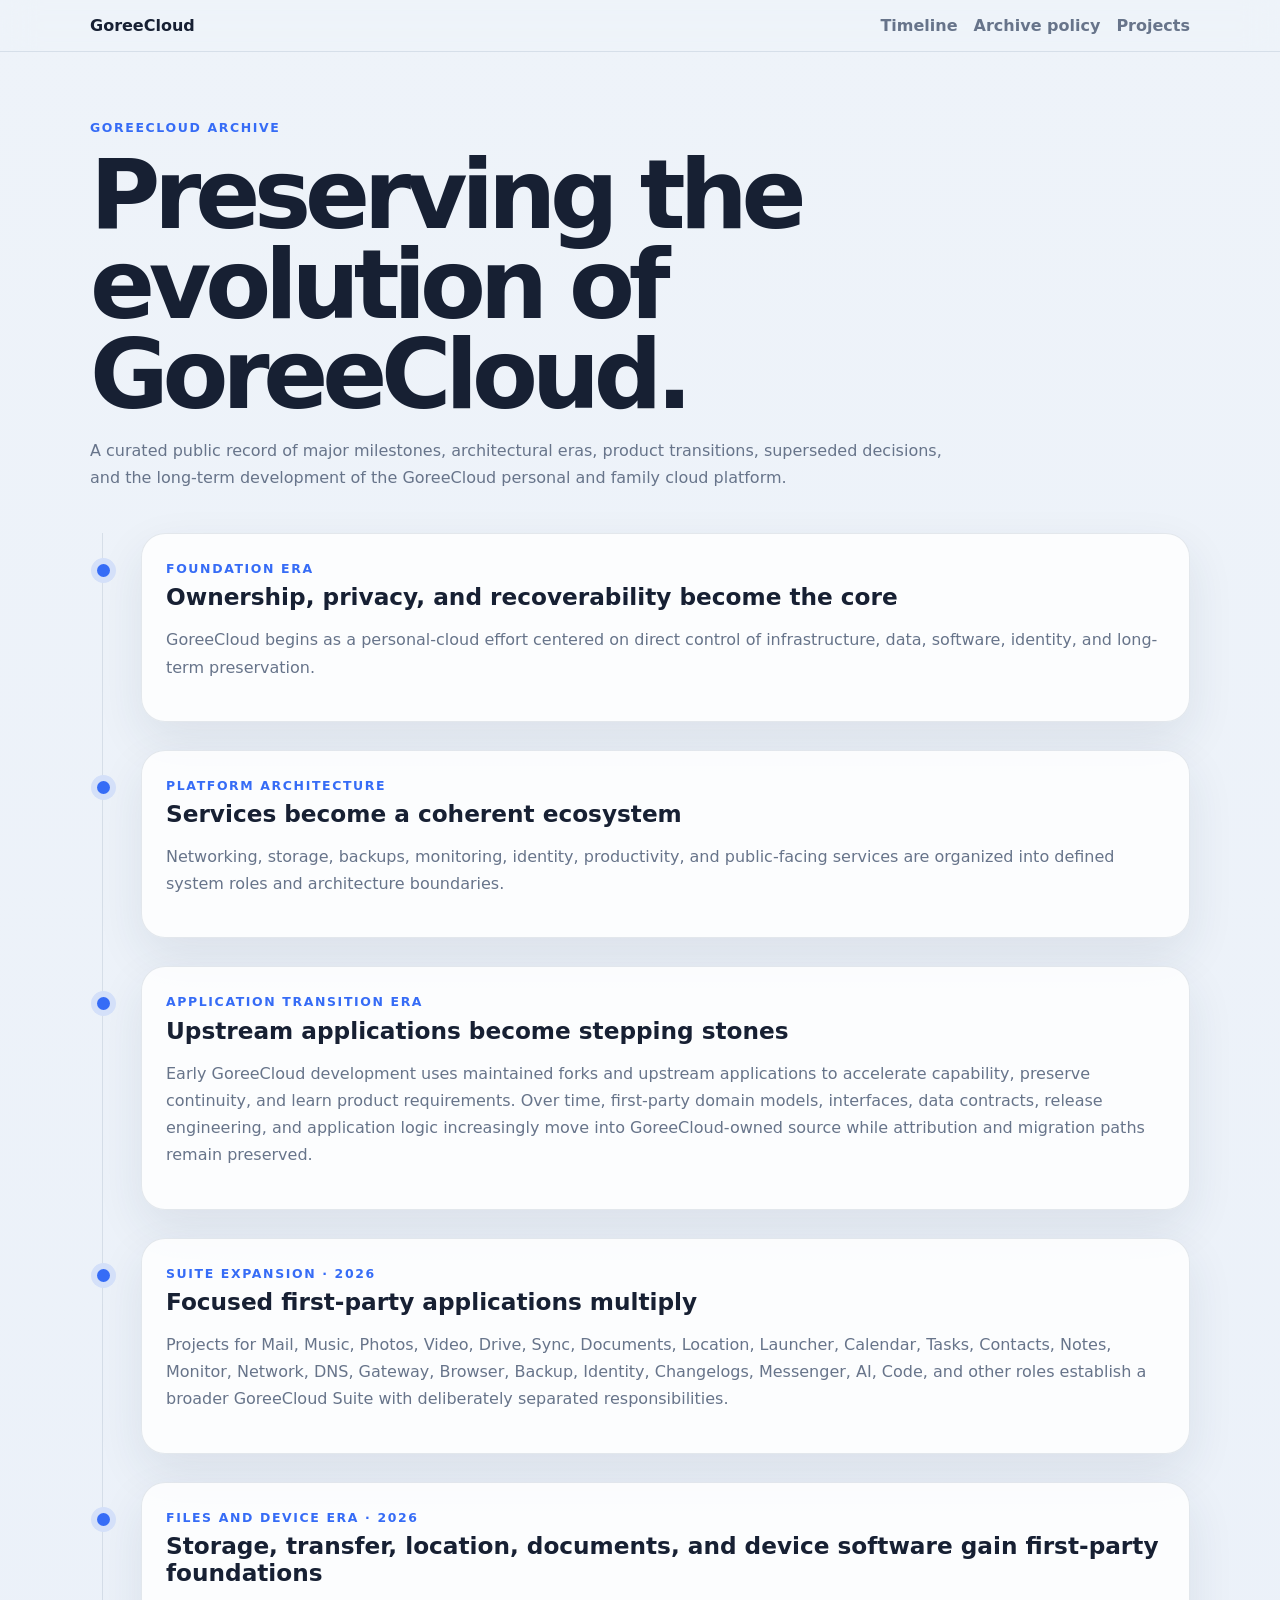
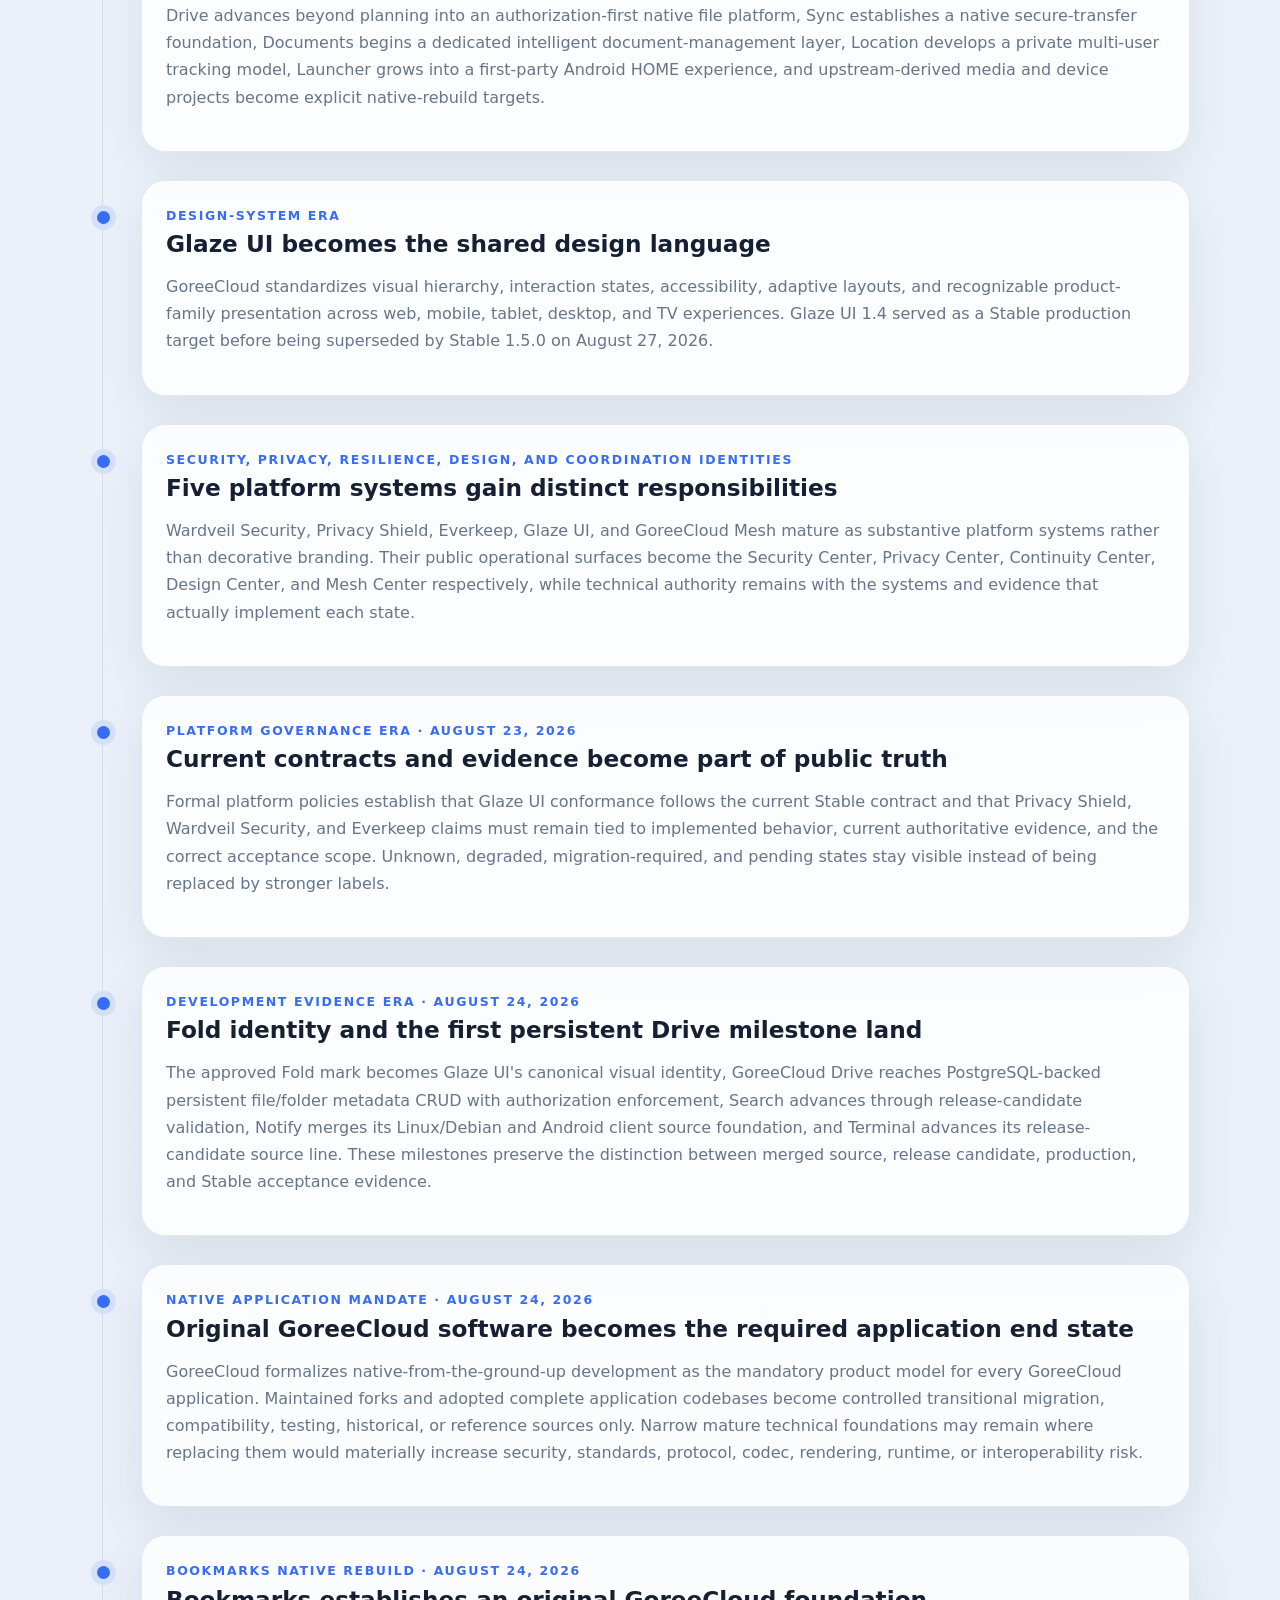
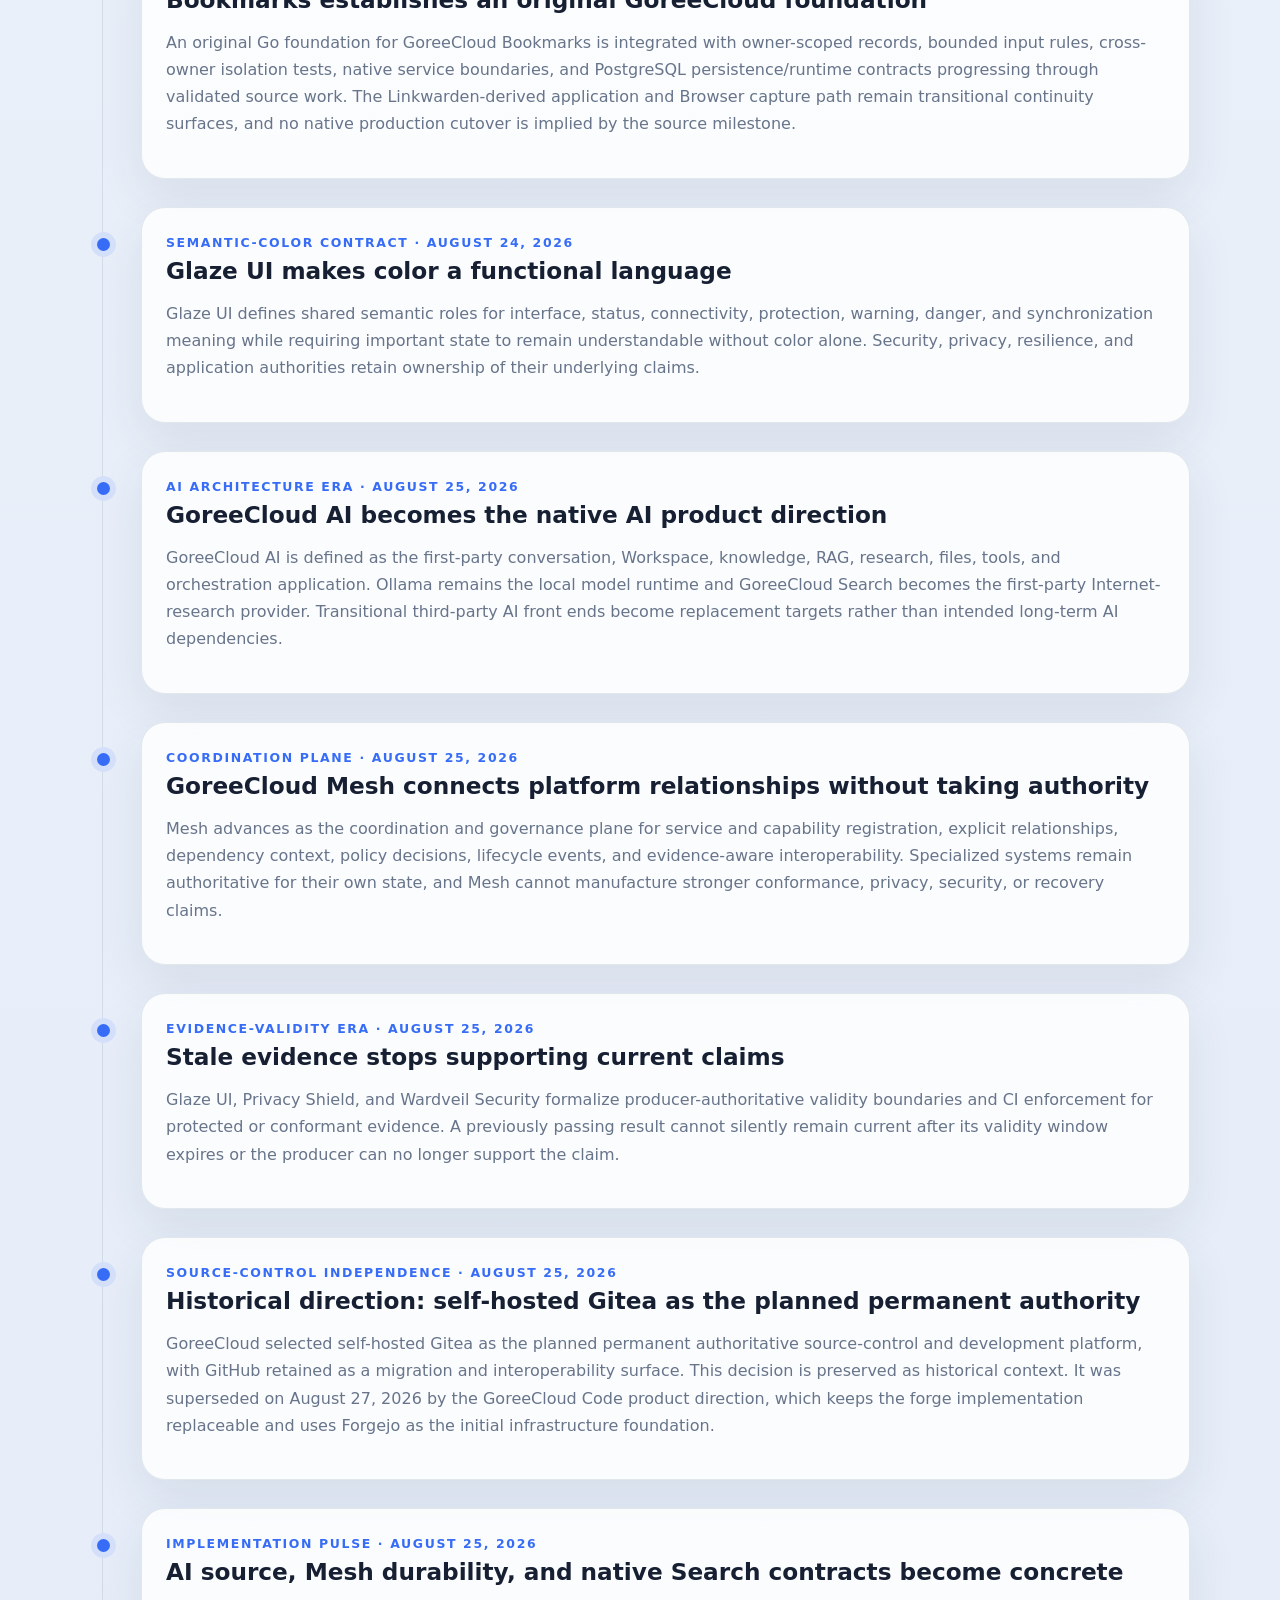
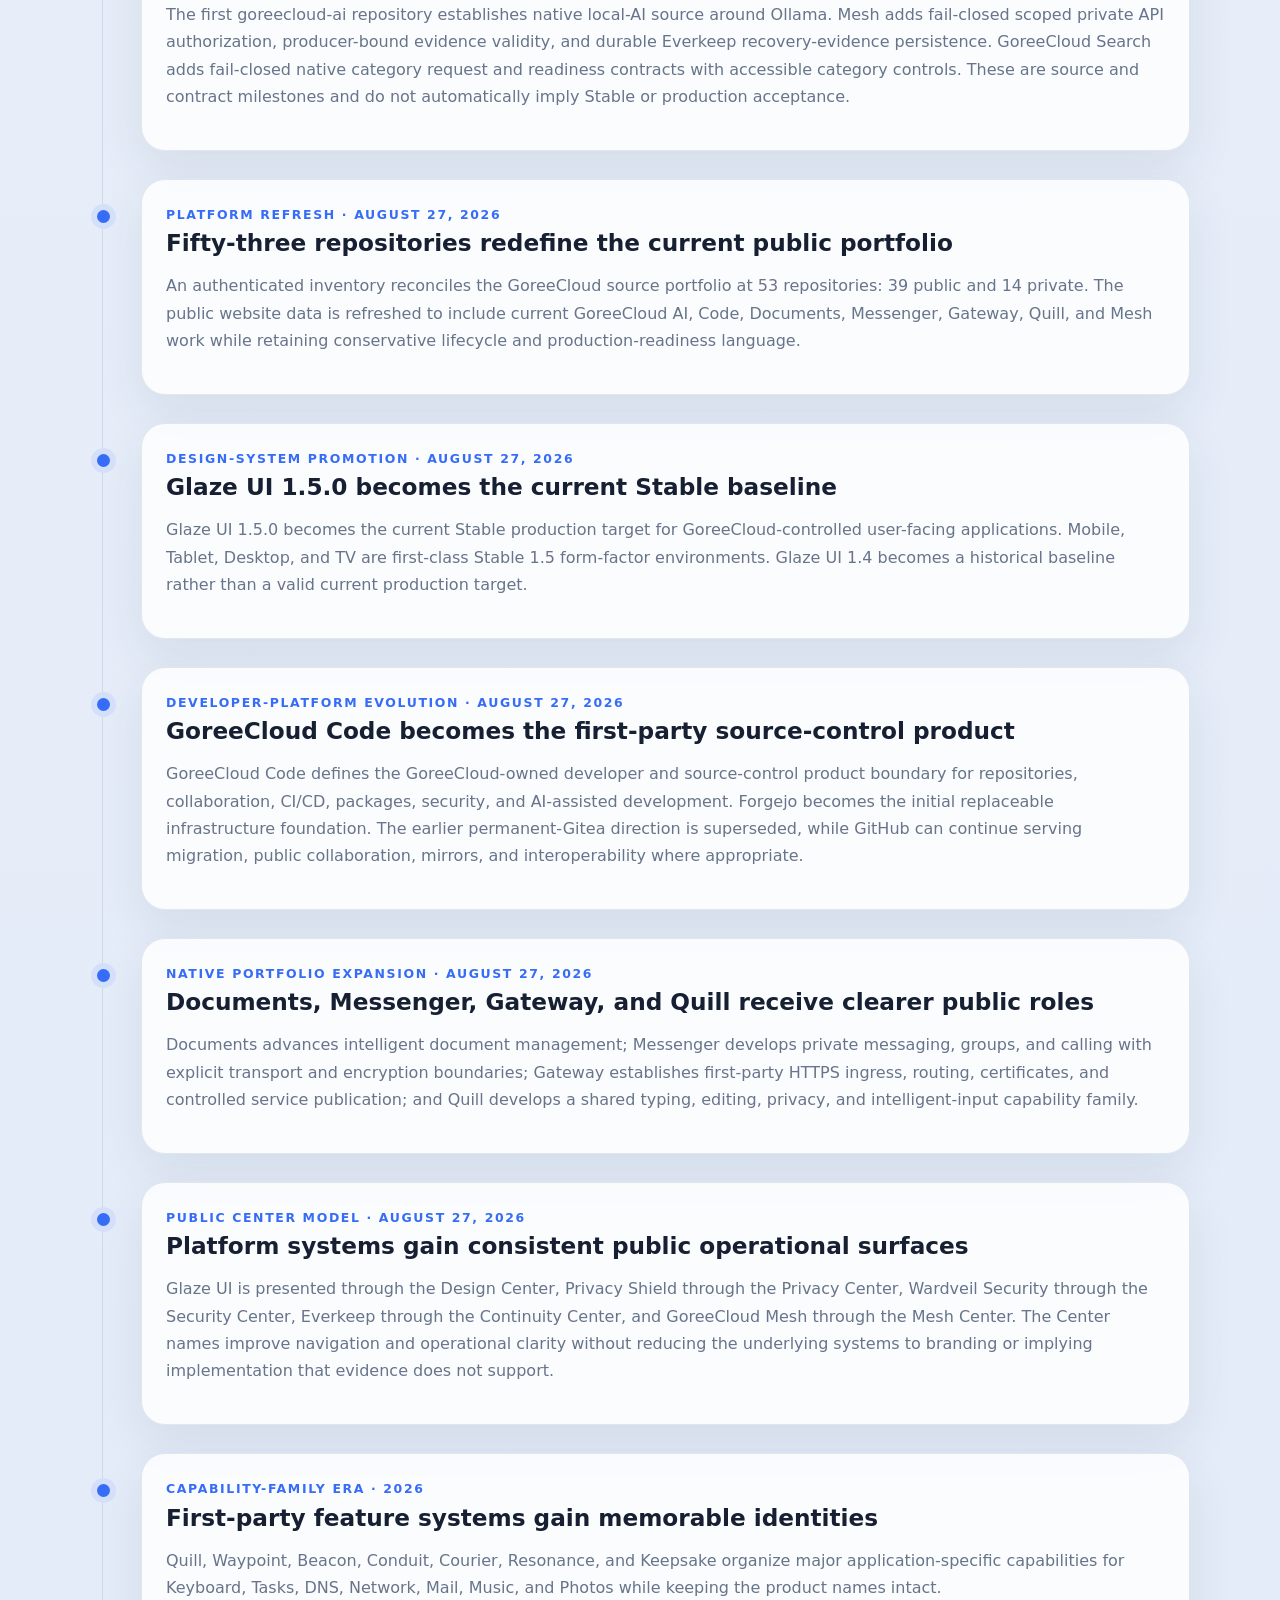
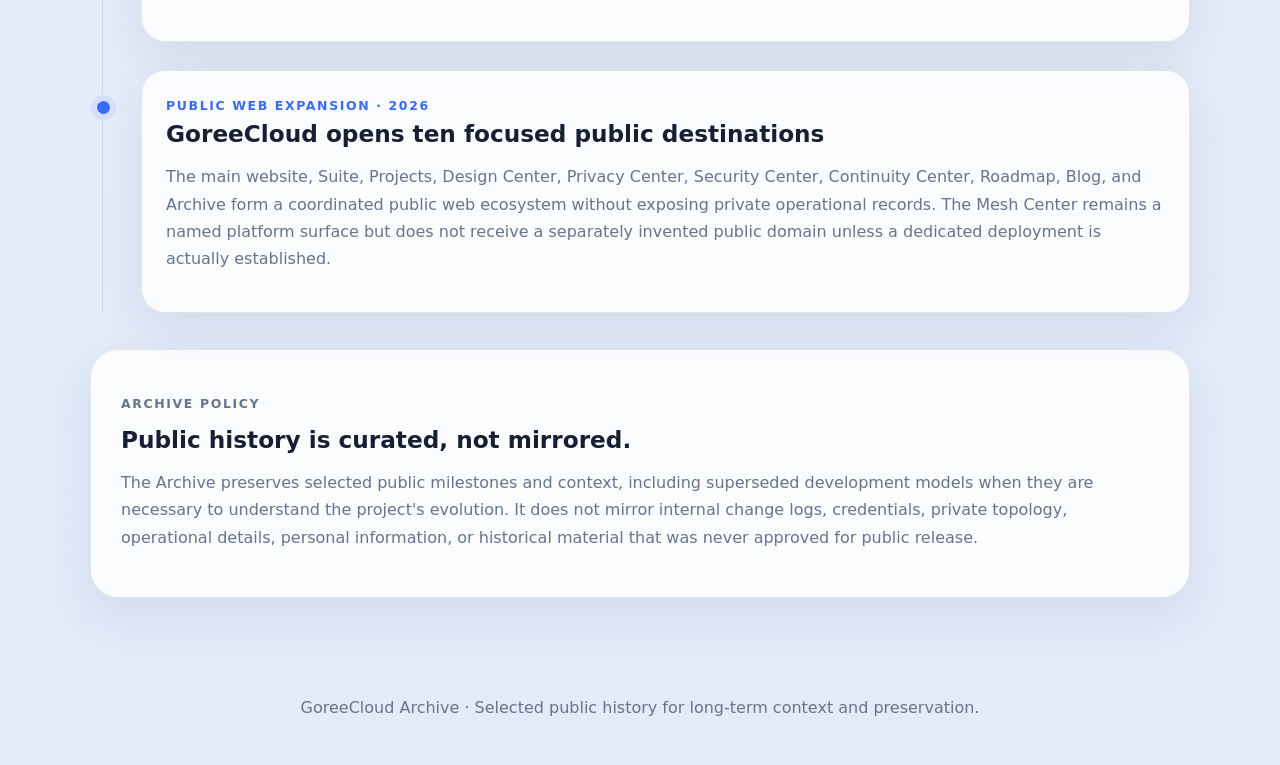
==== sites/archive/index.html @ c801fa12 "Update Archive with August 27 milestones and superseded direction" ====
<!doctype html><html lang="en"><head><meta charset="utf-8"><meta name="viewport" content="width=device-width,initial-scale=1,viewport-fit=cover"><meta name="color-scheme" content="light dark"><title>GoreeCloud Archive</title><meta name="description" content="Selected public milestones and the historical evolution of GoreeCloud, including native applications, GoreeCloud AI, Code, Mesh, platform Centers, Search, and source-control transitions."><link rel="stylesheet" href="./style.css"></head><body><header class="top"><a class="brand" href="https://www.goreecloud.com">GoreeCloud</a><nav><a href="#timeline">Timeline</a><a href="#principles">Archive policy</a><a href="https://projects.goreecloud.com">Projects</a></nav></header><main><section class="hero"><p class="eyebrow">GoreeCloud Archive</p><h1>Preserving the evolution of GoreeCloud.</h1><p>A curated public record of major milestones, architectural eras, product transitions, superseded decisions, and the long-term development of the GoreeCloud personal and family cloud platform.</p></section><section id="timeline" class="timeline">
<article><time>Foundation era</time><h2>Ownership, privacy, and recoverability become the core</h2><p>GoreeCloud begins as a personal-cloud effort centered on direct control of infrastructure, data, software, identity, and long-term preservation.</p></article>
<article><time>Platform architecture</time><h2>Services become a coherent ecosystem</h2><p>Networking, storage, backups, monitoring, identity, productivity, and public-facing services are organized into defined system roles and architecture boundaries.</p></article>
<article><time>Application transition era</time><h2>Upstream applications become stepping stones</h2><p>Early GoreeCloud development uses maintained forks and upstream applications to accelerate capability, preserve continuity, and learn product requirements. Over time, first-party domain models, interfaces, data contracts, release engineering, and application logic increasingly move into GoreeCloud-owned source while attribution and migration paths remain preserved.</p></article>
<article><time>Suite expansion · 2026</time><h2>Focused first-party applications multiply</h2><p>Projects for Mail, Music, Photos, Video, Drive, Sync, Documents, Location, Launcher, Calendar, Tasks, Contacts, Notes, Monitor, Network, DNS, Gateway, Browser, Backup, Identity, Changelogs, Messenger, AI, Code, and other roles establish a broader GoreeCloud Suite with deliberately separated responsibilities.</p></article>
<article><time>Files and device era · 2026</time><h2>Storage, transfer, location, documents, and device software gain first-party foundations</h2><p>Drive advances beyond planning into an authorization-first native file platform, Sync establishes a native secure-transfer foundation, Documents begins a dedicated intelligent document-management layer, Location develops a private multi-user tracking model, Launcher grows into a first-party Android HOME experience, and upstream-derived media and device projects become explicit native-rebuild targets.</p></article>
<article><time>Design-system era</time><h2>Glaze UI becomes the shared design language</h2><p>GoreeCloud standardizes visual hierarchy, interaction states, accessibility, adaptive layouts, and recognizable product-family presentation across web, mobile, tablet, desktop, and TV experiences. Glaze UI 1.4 served as a Stable production target before being superseded by Stable 1.5.0 on August 27, 2026.</p></article>
<article><time>Security, privacy, resilience, design, and coordination identities</time><h2>Five platform systems gain distinct responsibilities</h2><p>Wardveil Security, Privacy Shield, Everkeep, Glaze UI, and GoreeCloud Mesh mature as substantive platform systems rather than decorative branding. Their public operational surfaces become the Security Center, Privacy Center, Continuity Center, Design Center, and Mesh Center respectively, while technical authority remains with the systems and evidence that actually implement each state.</p></article>
<article><time>Platform governance era · August 23, 2026</time><h2>Current contracts and evidence become part of public truth</h2><p>Formal platform policies establish that Glaze UI conformance follows the current Stable contract and that Privacy Shield, Wardveil Security, and Everkeep claims must remain tied to implemented behavior, current authoritative evidence, and the correct acceptance scope. Unknown, degraded, migration-required, and pending states stay visible instead of being replaced by stronger labels.</p></article>
<article><time>Development evidence era · August 24, 2026</time><h2>Fold identity and the first persistent Drive milestone land</h2><p>The approved Fold mark becomes Glaze UI's canonical visual identity, GoreeCloud Drive reaches PostgreSQL-backed persistent file/folder metadata CRUD with authorization enforcement, Search advances through release-candidate validation, Notify merges its Linux/Debian and Android client source foundation, and Terminal advances its release-candidate source line. These milestones preserve the distinction between merged source, release candidate, production, and Stable acceptance evidence.</p></article>
<article><time>Native application mandate · August 24, 2026</time><h2>Original GoreeCloud software becomes the required application end state</h2><p>GoreeCloud formalizes native-from-the-ground-up development as the mandatory product model for every GoreeCloud application. Maintained forks and adopted complete application codebases become controlled transitional migration, compatibility, testing, historical, or reference sources only. Narrow mature technical foundations may remain where replacing them would materially increase security, standards, protocol, codec, rendering, runtime, or interoperability risk.</p></article>
<article><time>Bookmarks native rebuild · August 24, 2026</time><h2>Bookmarks establishes an original GoreeCloud foundation</h2><p>An original Go foundation for GoreeCloud Bookmarks is integrated with owner-scoped records, bounded input rules, cross-owner isolation tests, native service boundaries, and PostgreSQL persistence/runtime contracts progressing through validated source work. The Linkwarden-derived application and Browser capture path remain transitional continuity surfaces, and no native production cutover is implied by the source milestone.</p></article>
<article><time>Semantic-color contract · August 24, 2026</time><h2>Glaze UI makes color a functional language</h2><p>Glaze UI defines shared semantic roles for interface, status, connectivity, protection, warning, danger, and synchronization meaning while requiring important state to remain understandable without color alone. Security, privacy, resilience, and application authorities retain ownership of their underlying claims.</p></article>
<article><time>AI architecture era · August 25, 2026</time><h2>GoreeCloud AI becomes the native AI product direction</h2><p>GoreeCloud AI is defined as the first-party conversation, Workspace, knowledge, RAG, research, files, tools, and orchestration application. Ollama remains the local model runtime and GoreeCloud Search becomes the first-party Internet-research provider. Transitional third-party AI front ends become replacement targets rather than intended long-term AI dependencies.</p></article>
<article><time>Coordination plane · August 25, 2026</time><h2>GoreeCloud Mesh connects platform relationships without taking authority</h2><p>Mesh advances as the coordination and governance plane for service and capability registration, explicit relationships, dependency context, policy decisions, lifecycle events, and evidence-aware interoperability. Specialized systems remain authoritative for their own state, and Mesh cannot manufacture stronger conformance, privacy, security, or recovery claims.</p></article>
<article><time>Evidence-validity era · August 25, 2026</time><h2>Stale evidence stops supporting current claims</h2><p>Glaze UI, Privacy Shield, and Wardveil Security formalize producer-authoritative validity boundaries and CI enforcement for protected or conformant evidence. A previously passing result cannot silently remain current after its validity window expires or the producer can no longer support the claim.</p></article>
<article><time>Source-control independence · August 25, 2026</time><h2>Historical direction: self-hosted Gitea as the planned permanent authority</h2><p>GoreeCloud selected self-hosted Gitea as the planned permanent authoritative source-control and development platform, with GitHub retained as a migration and interoperability surface. This decision is preserved as historical context. It was superseded on August 27, 2026 by the GoreeCloud Code product direction, which keeps the forge implementation replaceable and uses Forgejo as the initial infrastructure foundation.</p></article>
<article><time>Implementation pulse · August 25, 2026</time><h2>AI source, Mesh durability, and native Search contracts become concrete</h2><p>The first goreecloud-ai repository establishes native local-AI source around Ollama. Mesh adds fail-closed scoped private API authorization, producer-bound evidence validity, and durable Everkeep recovery-evidence persistence. GoreeCloud Search adds fail-closed native category request and readiness contracts with accessible category controls. These are source and contract milestones and do not automatically imply Stable or production acceptance.</p></article>
<article><time>Platform refresh · August 27, 2026</time><h2>Fifty-three repositories redefine the current public portfolio</h2><p>An authenticated inventory reconciles the GoreeCloud source portfolio at 53 repositories: 39 public and 14 private. The public website data is refreshed to include current GoreeCloud AI, Code, Documents, Messenger, Gateway, Quill, and Mesh work while retaining conservative lifecycle and production-readiness language.</p></article>
<article><time>Design-system promotion · August 27, 2026</time><h2>Glaze UI 1.5.0 becomes the current Stable baseline</h2><p>Glaze UI 1.5.0 becomes the current Stable production target for GoreeCloud-controlled user-facing applications. Mobile, Tablet, Desktop, and TV are first-class Stable 1.5 form-factor environments. Glaze UI 1.4 becomes a historical baseline rather than a valid current production target.</p></article>
<article><time>Developer-platform evolution · August 27, 2026</time><h2>GoreeCloud Code becomes the first-party source-control product</h2><p>GoreeCloud Code defines the GoreeCloud-owned developer and source-control product boundary for repositories, collaboration, CI/CD, packages, security, and AI-assisted development. Forgejo becomes the initial replaceable infrastructure foundation. The earlier permanent-Gitea direction is superseded, while GitHub can continue serving migration, public collaboration, mirrors, and interoperability where appropriate.</p></article>
<article><time>Native portfolio expansion · August 27, 2026</time><h2>Documents, Messenger, Gateway, and Quill receive clearer public roles</h2><p>Documents advances intelligent document management; Messenger develops private messaging, groups, and calling with explicit transport and encryption boundaries; Gateway establishes first-party HTTPS ingress, routing, certificates, and controlled service publication; and Quill develops a shared typing, editing, privacy, and intelligent-input capability family.</p></article>
<article><time>Public Center model · August 27, 2026</time><h2>Platform systems gain consistent public operational surfaces</h2><p>Glaze UI is presented through the Design Center, Privacy Shield through the Privacy Center, Wardveil Security through the Security Center, Everkeep through the Continuity Center, and GoreeCloud Mesh through the Mesh Center. The Center names improve navigation and operational clarity without reducing the underlying systems to branding or implying implementation that evidence does not support.</p></article>
<article><time>Capability-family era · 2026</time><h2>First-party feature systems gain memorable identities</h2><p>Quill, Waypoint, Beacon, Conduit, Courier, Resonance, and Keepsake organize major application-specific capabilities for Keyboard, Tasks, DNS, Network, Mail, Music, and Photos while keeping the product names intact.</p></article>
<article><time>Public web expansion · 2026</time><h2>GoreeCloud opens ten focused public destinations</h2><p>The main website, Suite, Projects, Design Center, Privacy Center, Security Center, Continuity Center, Roadmap, Blog, and Archive form a coordinated public web ecosystem without exposing private operational records. The Mesh Center remains a named platform surface but does not receive a separately invented public domain unless a dedicated deployment is actually established.</p></article>
</section><section id="principles" class="policy"><p class="eyebrow">Archive policy</p><h2>Public history is curated, not mirrored.</h2><p>The Archive preserves selected public milestones and context, including superseded development models when they are necessary to understand the project's evolution. It does not mirror internal change logs, credentials, private topology, operational details, personal information, or historical material that was never approved for public release.</p></section></main><footer>GoreeCloud Archive · Selected public history for long-term context and preservation.</footer></body></html>
---- sites/archive/style.css ----
:root{color-scheme:light dark;--bg:#eef3f9;--panel:rgba(255,255,255,.82);--text:#172033;--muted:#67748a;--line:rgba(95,116,146,.16);--accent:#366cf6;--shadow:0 18px 48px rgba(37,55,82,.09)}@media(prefers-color-scheme:dark){:root{--bg:#0d1119;--panel:rgba(24,31,44,.94);--text:#f3f6fb;--muted:#a1aec0;--line:rgba(193,207,229,.12);--accent:#7aa2ff}}*{box-sizing:border-box}body{margin:0;background:linear-gradient(180deg,var(--bg),color-mix(in srgb,var(--bg) 94%,var(--accent)));color:var(--text);font-family:Inter,ui-sans-serif,system-ui,-apple-system,BlinkMacSystemFont,"Segoe UI",sans-serif}.top{position:sticky;top:0;z-index:5;display:flex;justify-content:space-between;gap:20px;padding:16px max(20px,calc((100vw - 1100px)/2));border-bottom:1px solid var(--line);background:color-mix(in srgb,var(--bg) 84%,transparent);backdrop-filter:blur(18px)}a{color:inherit}.brand{font-weight:850;text-decoration:none}.top nav{display:flex;gap:16px}.top nav a{color:var(--muted);font-weight:700;text-decoration:none}main{width:min(1100px,calc(100% - 32px));margin:auto;padding:56px 0 72px}.hero{max-width:860px;margin-bottom:42px}.eyebrow,time{font-size:.78rem;letter-spacing:.13em;text-transform:uppercase;font-weight:850;color:var(--accent)}h1{font-size:clamp(3rem,8vw,6rem);line-height:.94;letter-spacing:-.065em;margin:.15em 0}.hero>p:last-child,.policy p,.timeline p{color:var(--muted);line-height:1.7}.timeline{position:relative;margin-left:12px;padding-left:38px;border-left:1px solid var(--line)}.timeline article{position:relative;margin:0 0 28px;padding:24px;border:1px solid var(--line);border-radius:24px;background:var(--panel);box-shadow:var(--shadow)}.timeline article:before{content:"";position:absolute;left:-45px;top:30px;width:13px;height:13px;border-radius:50%;background:var(--accent);box-shadow:0 0 0 6px color-mix(in srgb,var(--accent) 14%,var(--bg))}.timeline h2,.policy h2{margin:.4rem 0 .6rem;font-size:1.45rem}.policy{margin-top:36px;padding:30px;border:1px solid var(--line);border-radius:28px;background:var(--panel);box-shadow:var(--shadow)}footer{padding:28px 16px 48px;text-align:center;color:var(--muted)}@media(max-width:720px){.top{flex-direction:column;align-items:flex-start}.top nav{width:100%;overflow:auto}.timeline{padding-left:24px}.timeline article:before{left:-31px}}@media(prefers-reduced-motion:reduce){*,*:before,*:after{transition:none!important;scroll-behavior:auto!important}}
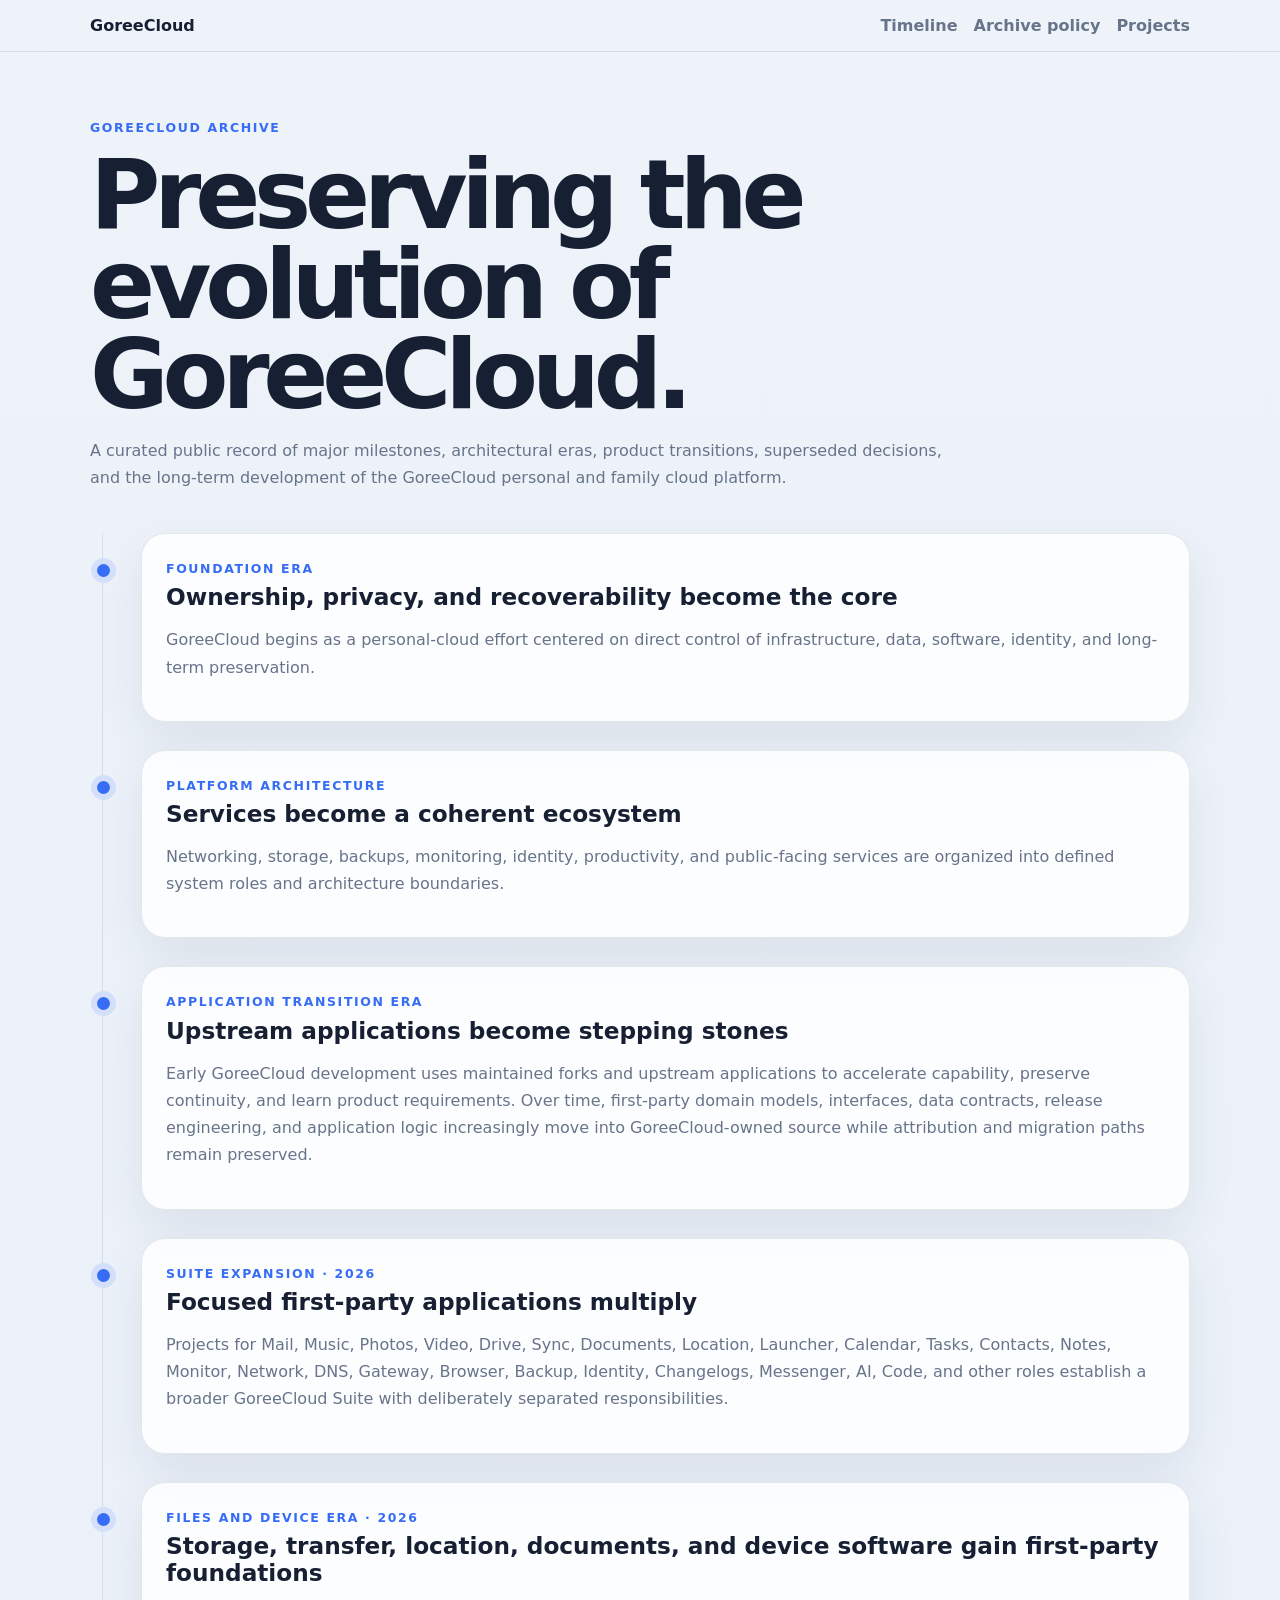
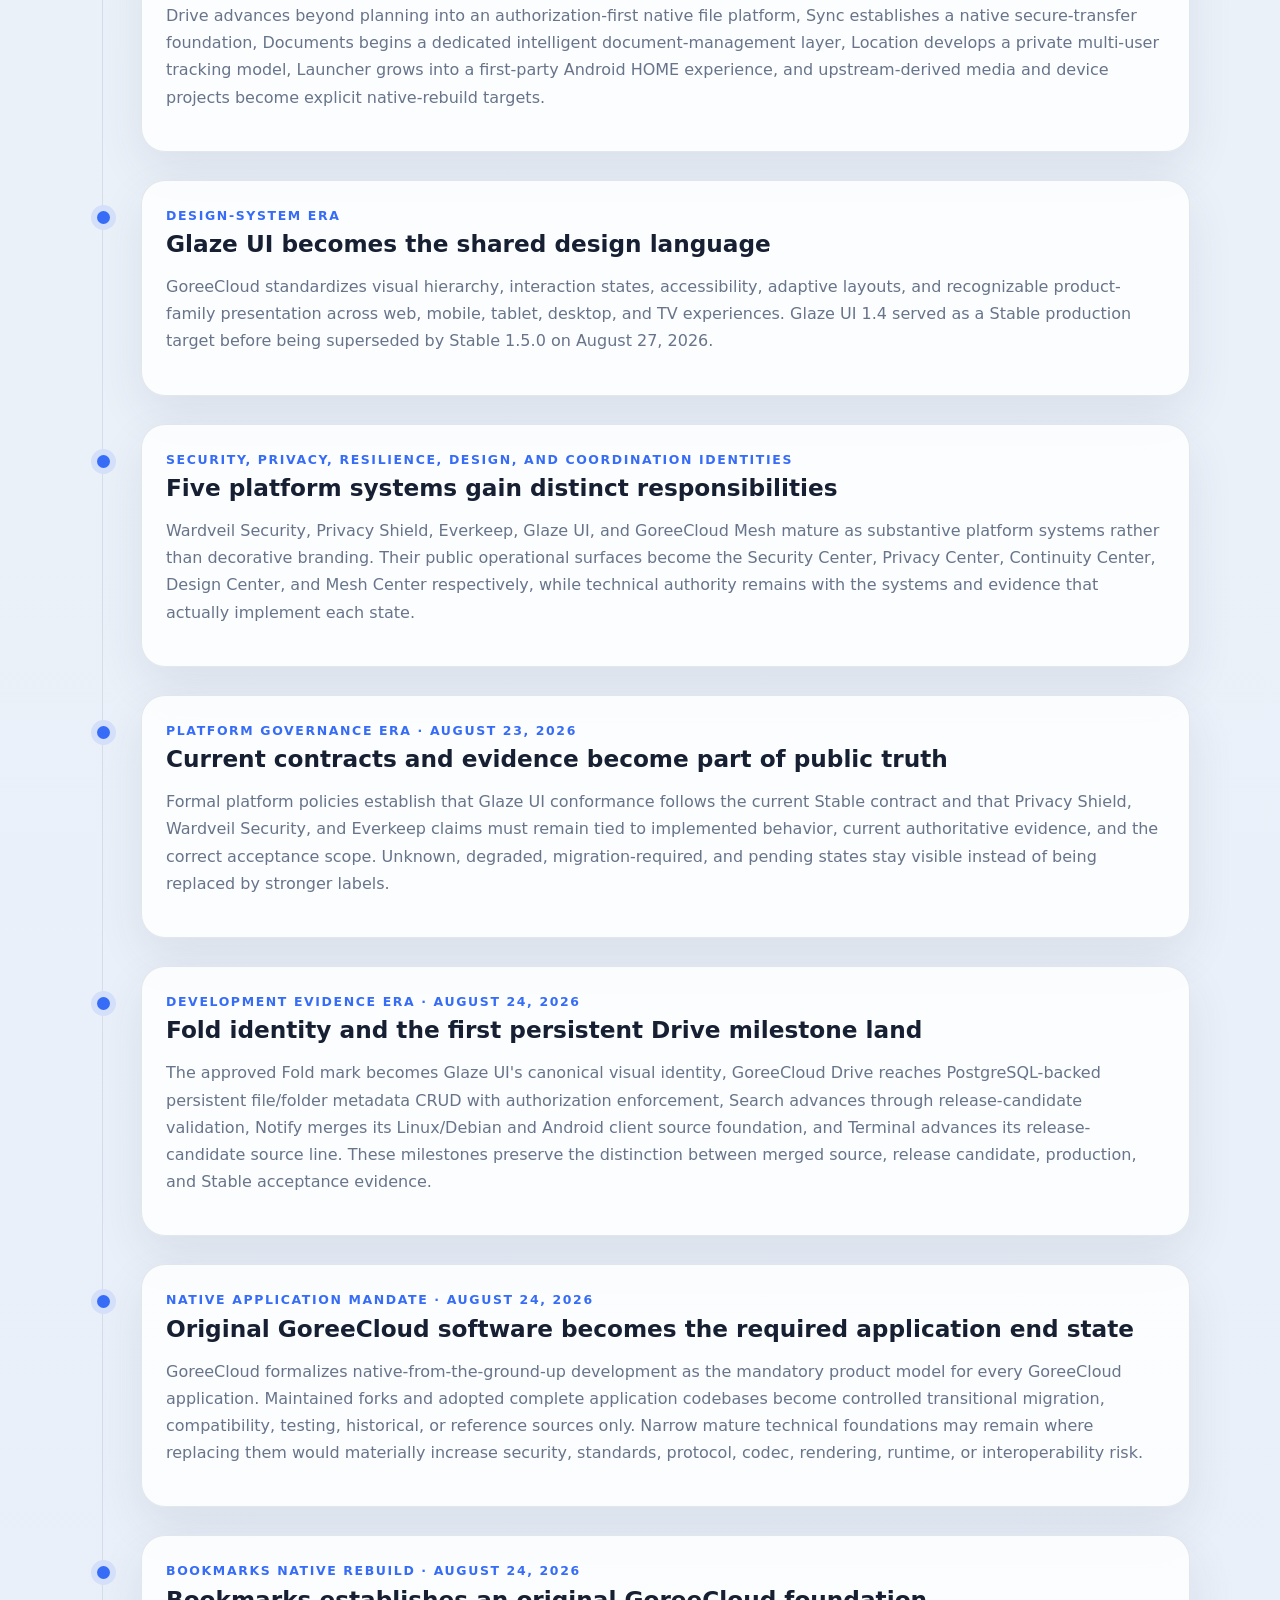
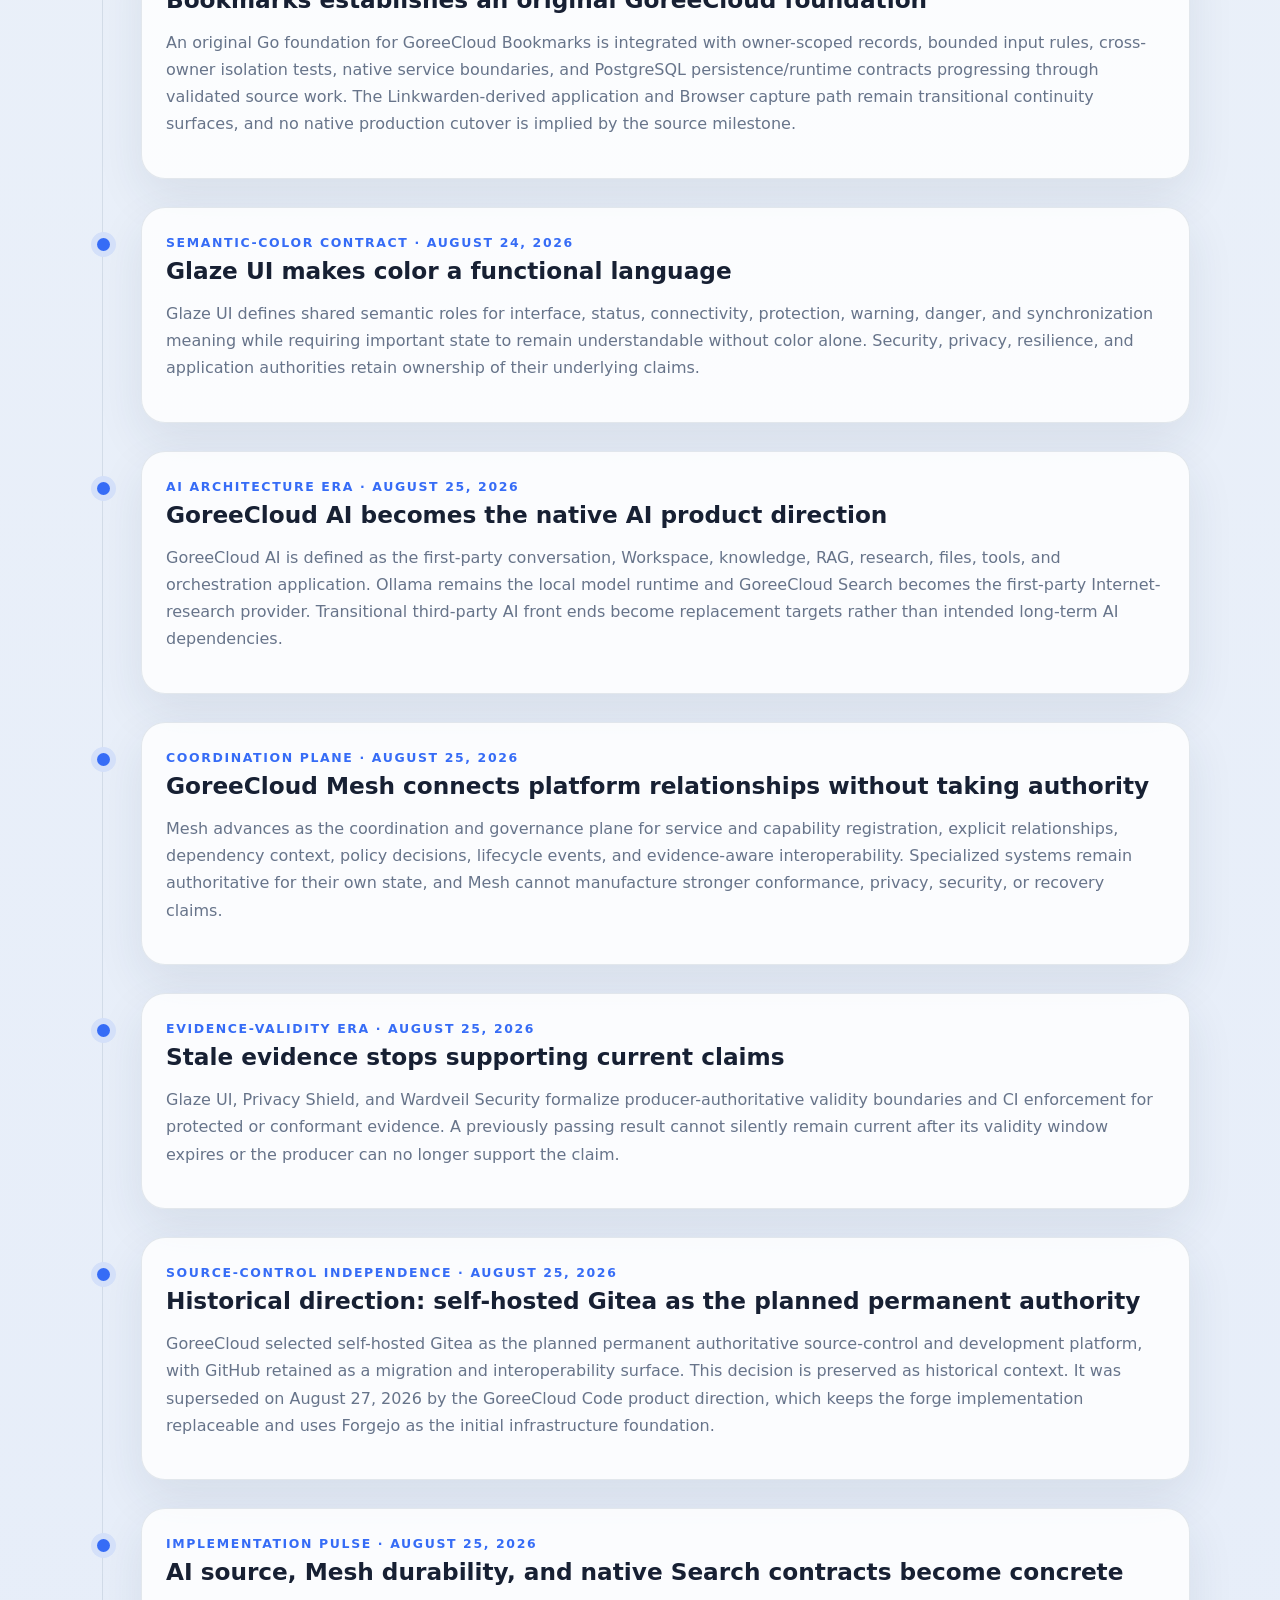
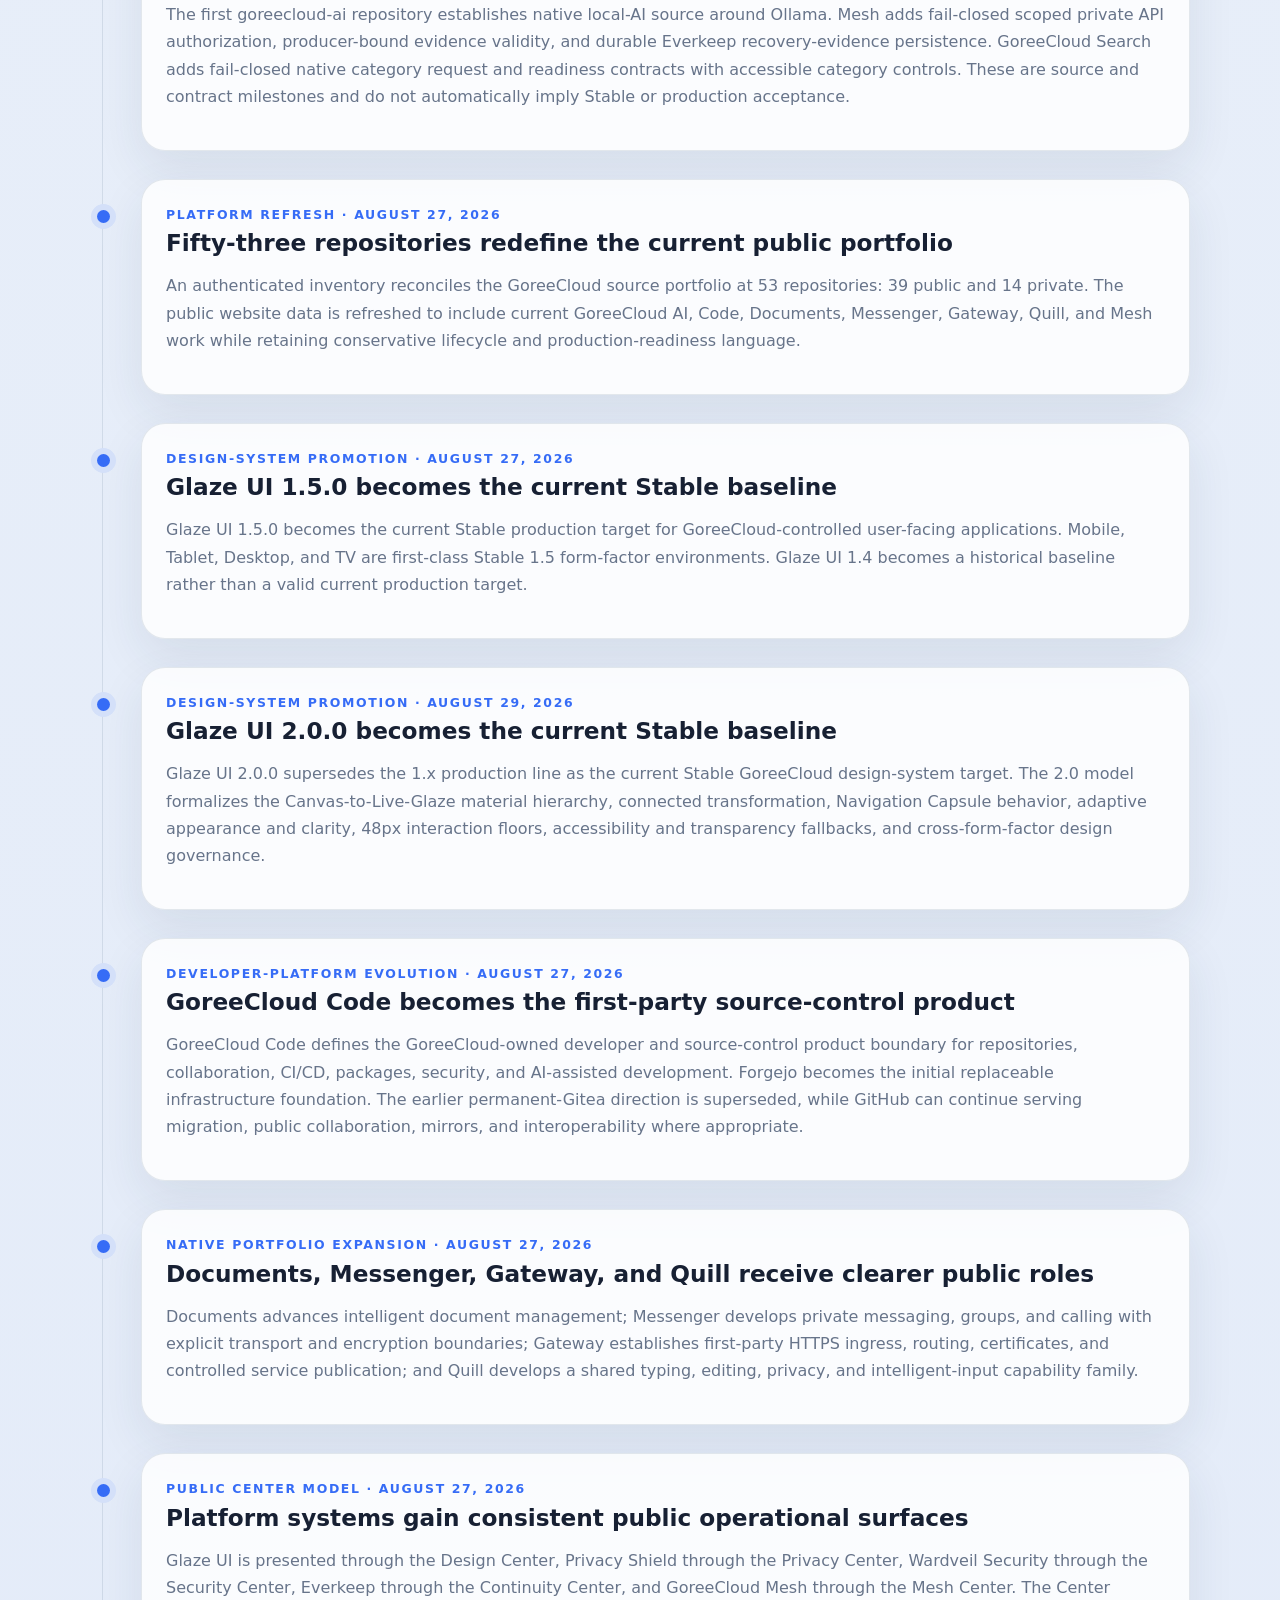
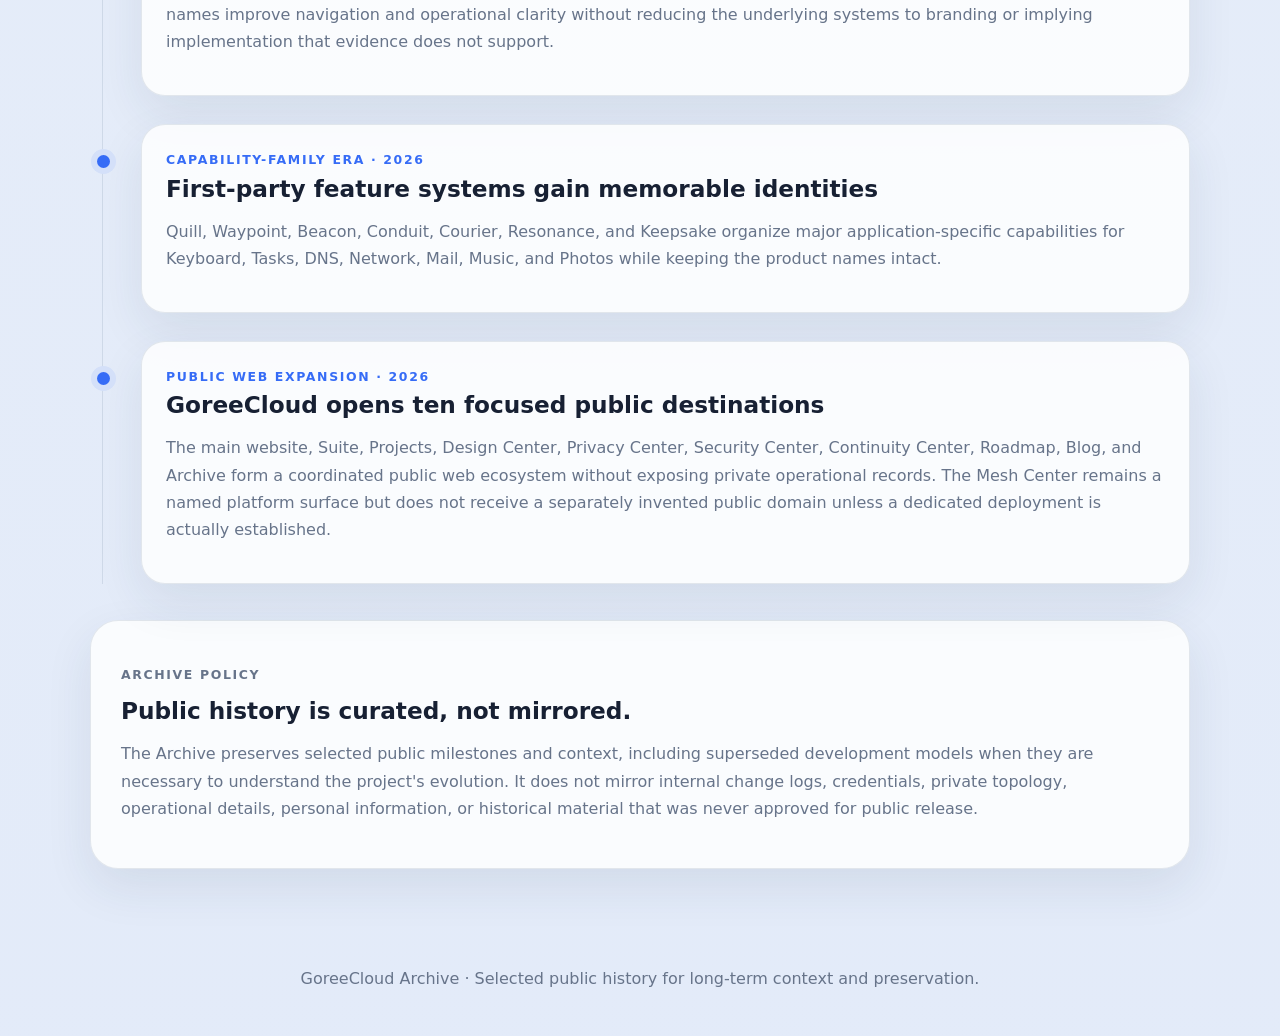
==== commit ea4c1f6d: "Migrate Archive to Glaze UI 2.0" ====
--- a/sites/archive/index.html
+++ b/sites/archive/index.html
@@ -1,4 +1,6 @@
-<!doctype html><html lang="en"><head><meta charset="utf-8"><meta name="viewport" content="width=device-width,initial-scale=1,viewport-fit=cover"><meta name="color-scheme" content="light dark"><title>GoreeCloud Archive</title><meta name="description" content="Selected public milestones and the historical evolution of GoreeCloud, including native applications, GoreeCloud AI, Code, Mesh, platform Centers, Search, and source-control transitions."><link rel="stylesheet" href="./style.css"></head><body><header class="top"><a class="brand" href="https://www.goreecloud.com">GoreeCloud</a><nav><a href="#timeline">Timeline</a><a href="#principles">Archive policy</a><a href="https://projects.goreecloud.com">Projects</a></nav></header><main><section class="hero"><p class="eyebrow">GoreeCloud Archive</p><h1>Preserving the evolution of GoreeCloud.</h1><p>A curated public record of major milestones, architectural eras, product transitions, superseded decisions, and the long-term development of the GoreeCloud personal and family cloud platform.</p></section><section id="timeline" class="timeline">
+<!doctype html><html lang="en"><head><meta charset="utf-8"><meta name="viewport" content="width=device-width,initial-scale=1,viewport-fit=cover"><meta name="color-scheme" content="light dark"><title>GoreeCloud Archive</title><meta name="description" content="Selected public milestones and the historical evolution of GoreeCloud, including native applications, GoreeCloud AI, Code, Mesh, platform Centers, Search, and source-control transitions."><link rel="stylesheet" href="./style.css">  <meta name="goreecloud-glaze-ui" content="2.0.0">
+  <link rel="stylesheet" href="/glaze-ui-2.0.0.css" data-glaze-ui="2.0.0">
+</head><body class="glaze-canvas"><header class="top glaze-material-soft"><a class="brand" href="https://www.goreecloud.com">GoreeCloud</a><nav class="glaze-navigation-capsule"><a href="#timeline">Timeline</a><a href="#principles">Archive policy</a><a href="https://projects.goreecloud.com">Projects</a></nav></header><main><section class="hero"><p class="eyebrow">GoreeCloud Archive</p><h1>Preserving the evolution of GoreeCloud.</h1><p>A curated public record of major milestones, architectural eras, product transitions, superseded decisions, and the long-term development of the GoreeCloud personal and family cloud platform.</p></section><section id="timeline" class="timeline">
 <article><time>Foundation era</time><h2>Ownership, privacy, and recoverability become the core</h2><p>GoreeCloud begins as a personal-cloud effort centered on direct control of infrastructure, data, software, identity, and long-term preservation.</p></article>
 <article><time>Platform architecture</time><h2>Services become a coherent ecosystem</h2><p>Networking, storage, backups, monitoring, identity, productivity, and public-facing services are organized into defined system roles and architecture boundaries.</p></article>
 <article><time>Application transition era</time><h2>Upstream applications become stepping stones</h2><p>Early GoreeCloud development uses maintained forks and upstream applications to accelerate capability, preserve continuity, and learn product requirements. Over time, first-party domain models, interfaces, data contracts, release engineering, and application logic increasingly move into GoreeCloud-owned source while attribution and migration paths remain preserved.</p></article>
@@ -18,9 +20,10 @@
 <article><time>Implementation pulse · August 25, 2026</time><h2>AI source, Mesh durability, and native Search contracts become concrete</h2><p>The first goreecloud-ai repository establishes native local-AI source around Ollama. Mesh adds fail-closed scoped private API authorization, producer-bound evidence validity, and durable Everkeep recovery-evidence persistence. GoreeCloud Search adds fail-closed native category request and readiness contracts with accessible category controls. These are source and contract milestones and do not automatically imply Stable or production acceptance.</p></article>
 <article><time>Platform refresh · August 27, 2026</time><h2>Fifty-three repositories redefine the current public portfolio</h2><p>An authenticated inventory reconciles the GoreeCloud source portfolio at 53 repositories: 39 public and 14 private. The public website data is refreshed to include current GoreeCloud AI, Code, Documents, Messenger, Gateway, Quill, and Mesh work while retaining conservative lifecycle and production-readiness language.</p></article>
 <article><time>Design-system promotion · August 27, 2026</time><h2>Glaze UI 1.5.0 becomes the current Stable baseline</h2><p>Glaze UI 1.5.0 becomes the current Stable production target for GoreeCloud-controlled user-facing applications. Mobile, Tablet, Desktop, and TV are first-class Stable 1.5 form-factor environments. Glaze UI 1.4 becomes a historical baseline rather than a valid current production target.</p></article>
+<article><time>Design-system promotion · August 29, 2026</time><h2>Glaze UI 2.0.0 becomes the current Stable baseline</h2><p>Glaze UI 2.0.0 supersedes the 1.x production line as the current Stable GoreeCloud design-system target. The 2.0 model formalizes the Canvas-to-Live-Glaze material hierarchy, connected transformation, Navigation Capsule behavior, adaptive appearance and clarity, 48px interaction floors, accessibility and transparency fallbacks, and cross-form-factor design governance.</p></article>
 <article><time>Developer-platform evolution · August 27, 2026</time><h2>GoreeCloud Code becomes the first-party source-control product</h2><p>GoreeCloud Code defines the GoreeCloud-owned developer and source-control product boundary for repositories, collaboration, CI/CD, packages, security, and AI-assisted development. Forgejo becomes the initial replaceable infrastructure foundation. The earlier permanent-Gitea direction is superseded, while GitHub can continue serving migration, public collaboration, mirrors, and interoperability where appropriate.</p></article>
 <article><time>Native portfolio expansion · August 27, 2026</time><h2>Documents, Messenger, Gateway, and Quill receive clearer public roles</h2><p>Documents advances intelligent document management; Messenger develops private messaging, groups, and calling with explicit transport and encryption boundaries; Gateway establishes first-party HTTPS ingress, routing, certificates, and controlled service publication; and Quill develops a shared typing, editing, privacy, and intelligent-input capability family.</p></article>
 <article><time>Public Center model · August 27, 2026</time><h2>Platform systems gain consistent public operational surfaces</h2><p>Glaze UI is presented through the Design Center, Privacy Shield through the Privacy Center, Wardveil Security through the Security Center, Everkeep through the Continuity Center, and GoreeCloud Mesh through the Mesh Center. The Center names improve navigation and operational clarity without reducing the underlying systems to branding or implying implementation that evidence does not support.</p></article>
 <article><time>Capability-family era · 2026</time><h2>First-party feature systems gain memorable identities</h2><p>Quill, Waypoint, Beacon, Conduit, Courier, Resonance, and Keepsake organize major application-specific capabilities for Keyboard, Tasks, DNS, Network, Mail, Music, and Photos while keeping the product names intact.</p></article>
 <article><time>Public web expansion · 2026</time><h2>GoreeCloud opens ten focused public destinations</h2><p>The main website, Suite, Projects, Design Center, Privacy Center, Security Center, Continuity Center, Roadmap, Blog, and Archive form a coordinated public web ecosystem without exposing private operational records. The Mesh Center remains a named platform surface but does not receive a separately invented public domain unless a dedicated deployment is actually established.</p></article>
-</section><section id="principles" class="policy"><p class="eyebrow">Archive policy</p><h2>Public history is curated, not mirrored.</h2><p>The Archive preserves selected public milestones and context, including superseded development models when they are necessary to understand the project's evolution. It does not mirror internal change logs, credentials, private topology, operational details, personal information, or historical material that was never approved for public release.</p></section></main><footer>GoreeCloud Archive · Selected public history for long-term context and preservation.</footer></body></html>+</section><section id="principles" class="policy glaze-material"><p class="eyebrow">Archive policy</p><h2>Public history is curated, not mirrored.</h2><p>The Archive preserves selected public milestones and context, including superseded development models when they are necessary to understand the project's evolution. It does not mirror internal change logs, credentials, private topology, operational details, personal information, or historical material that was never approved for public release.</p></section></main><footer>GoreeCloud Archive · Selected public history for long-term context and preservation.</footer></body></html>
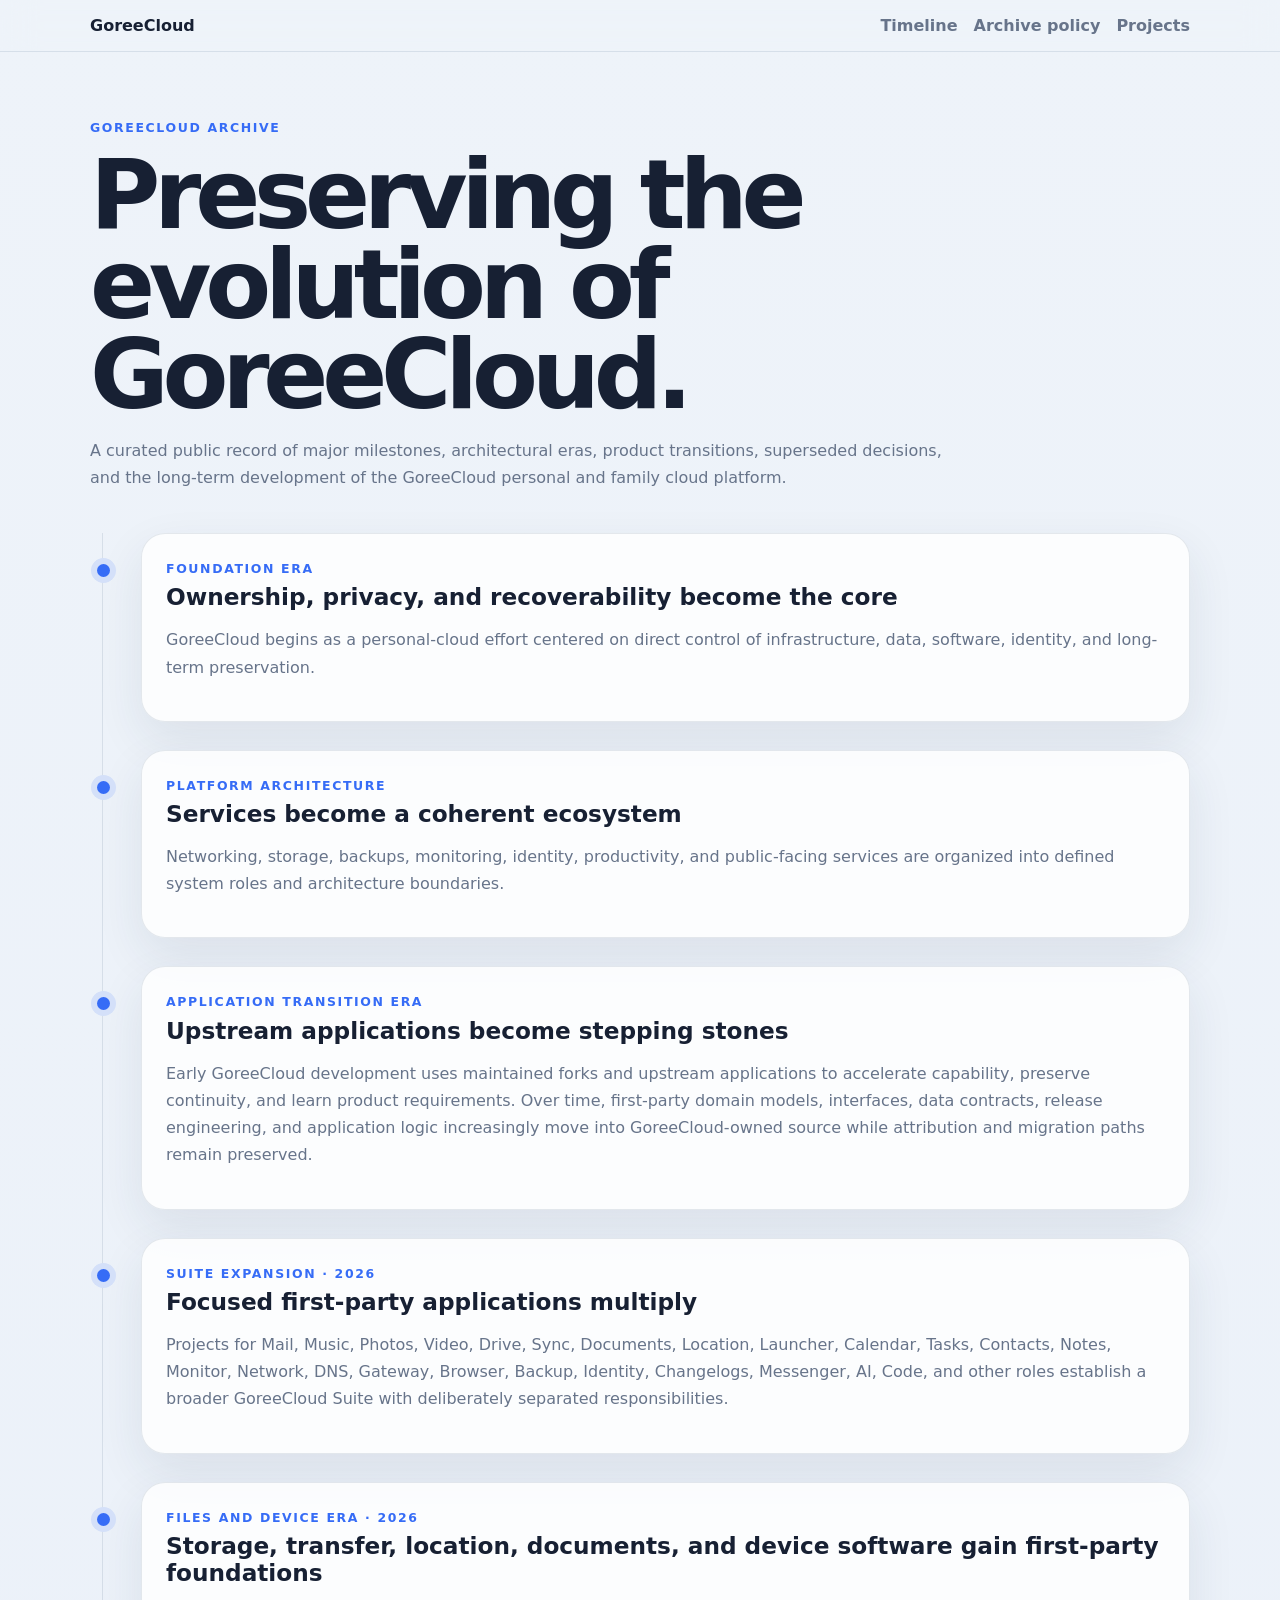
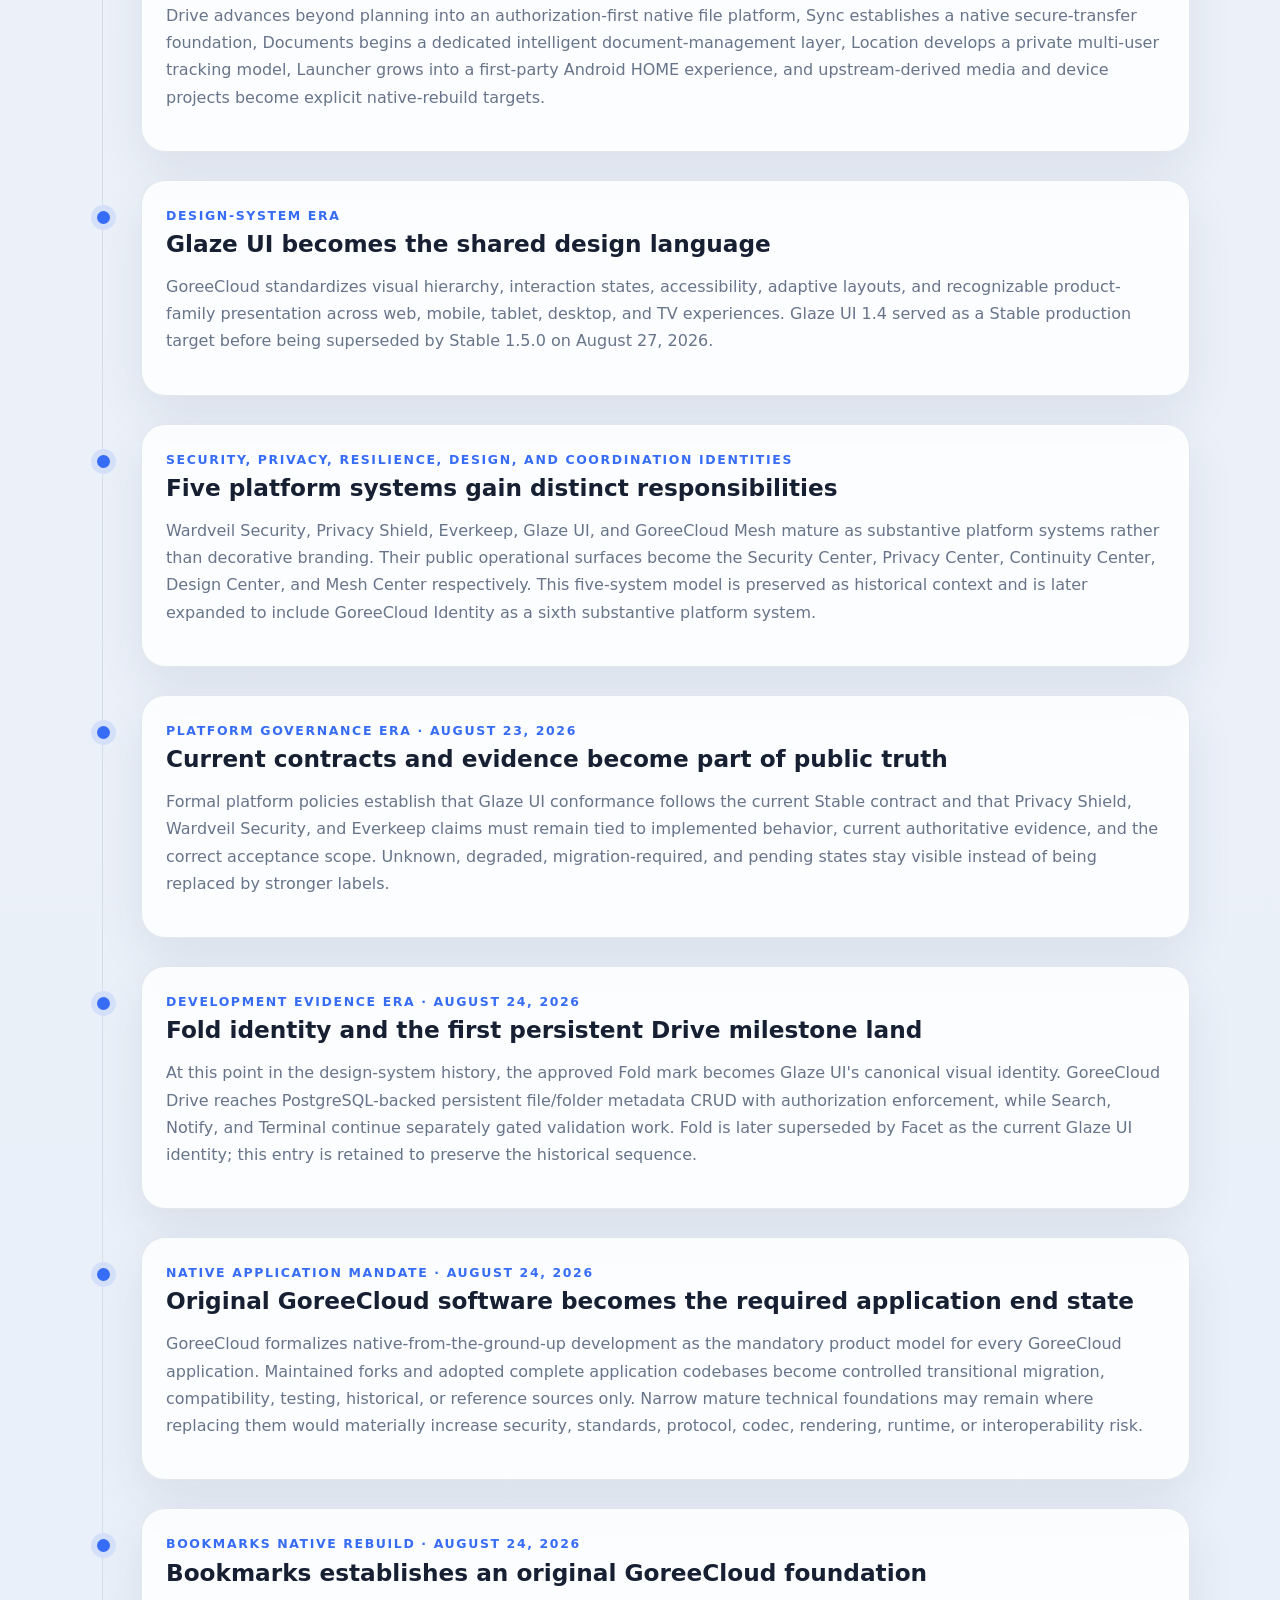
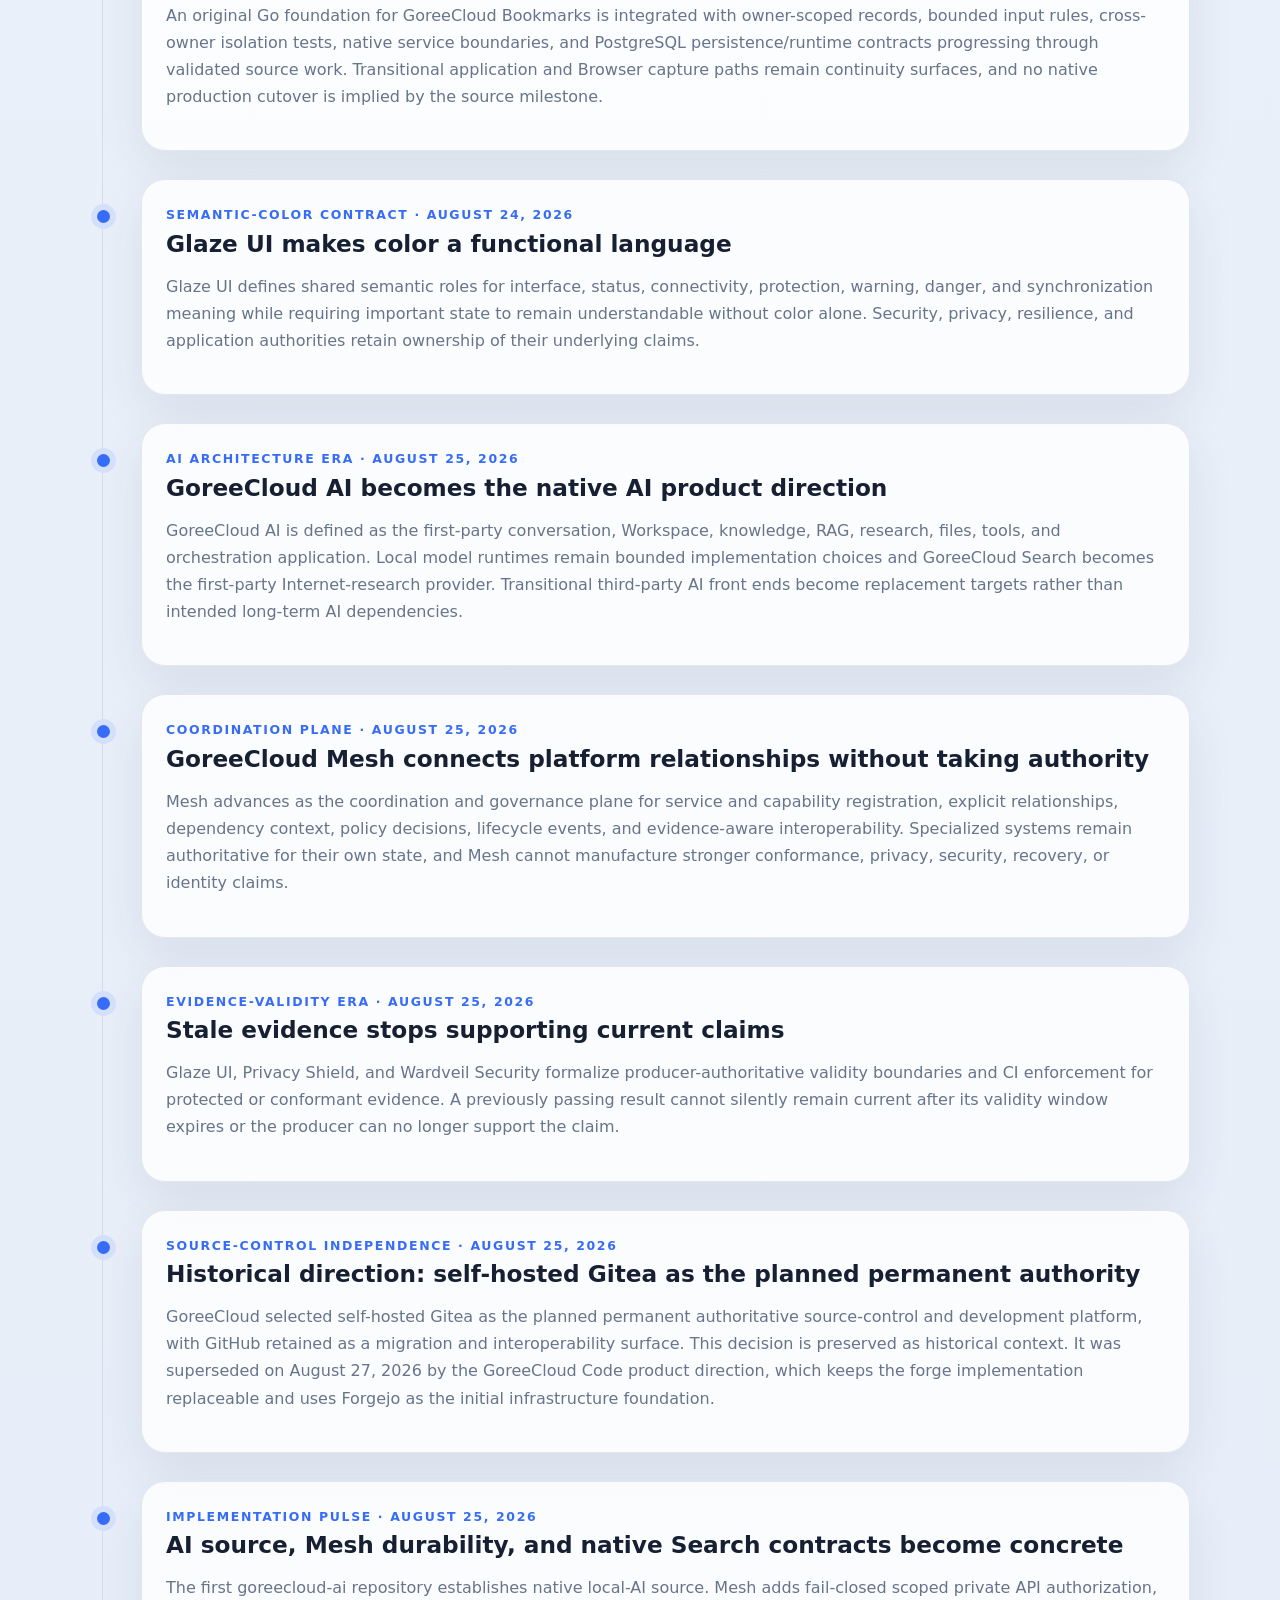
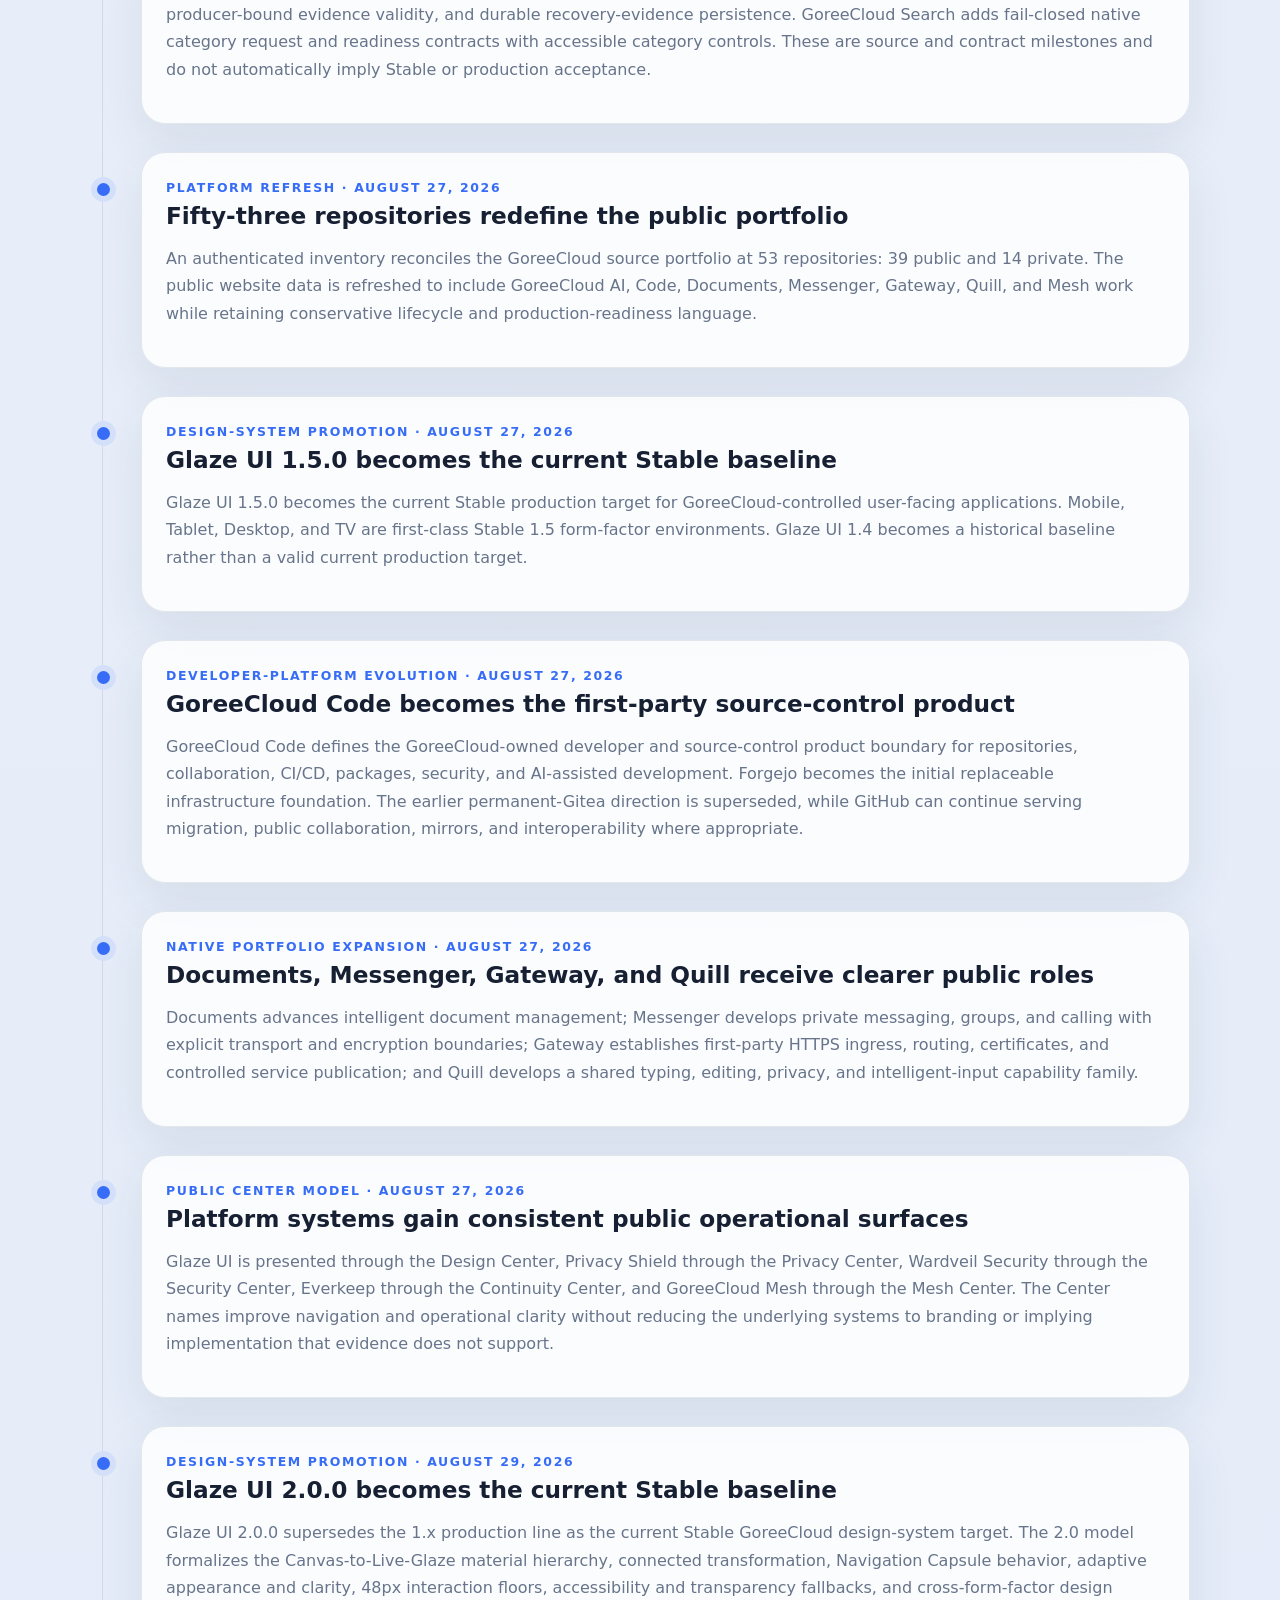
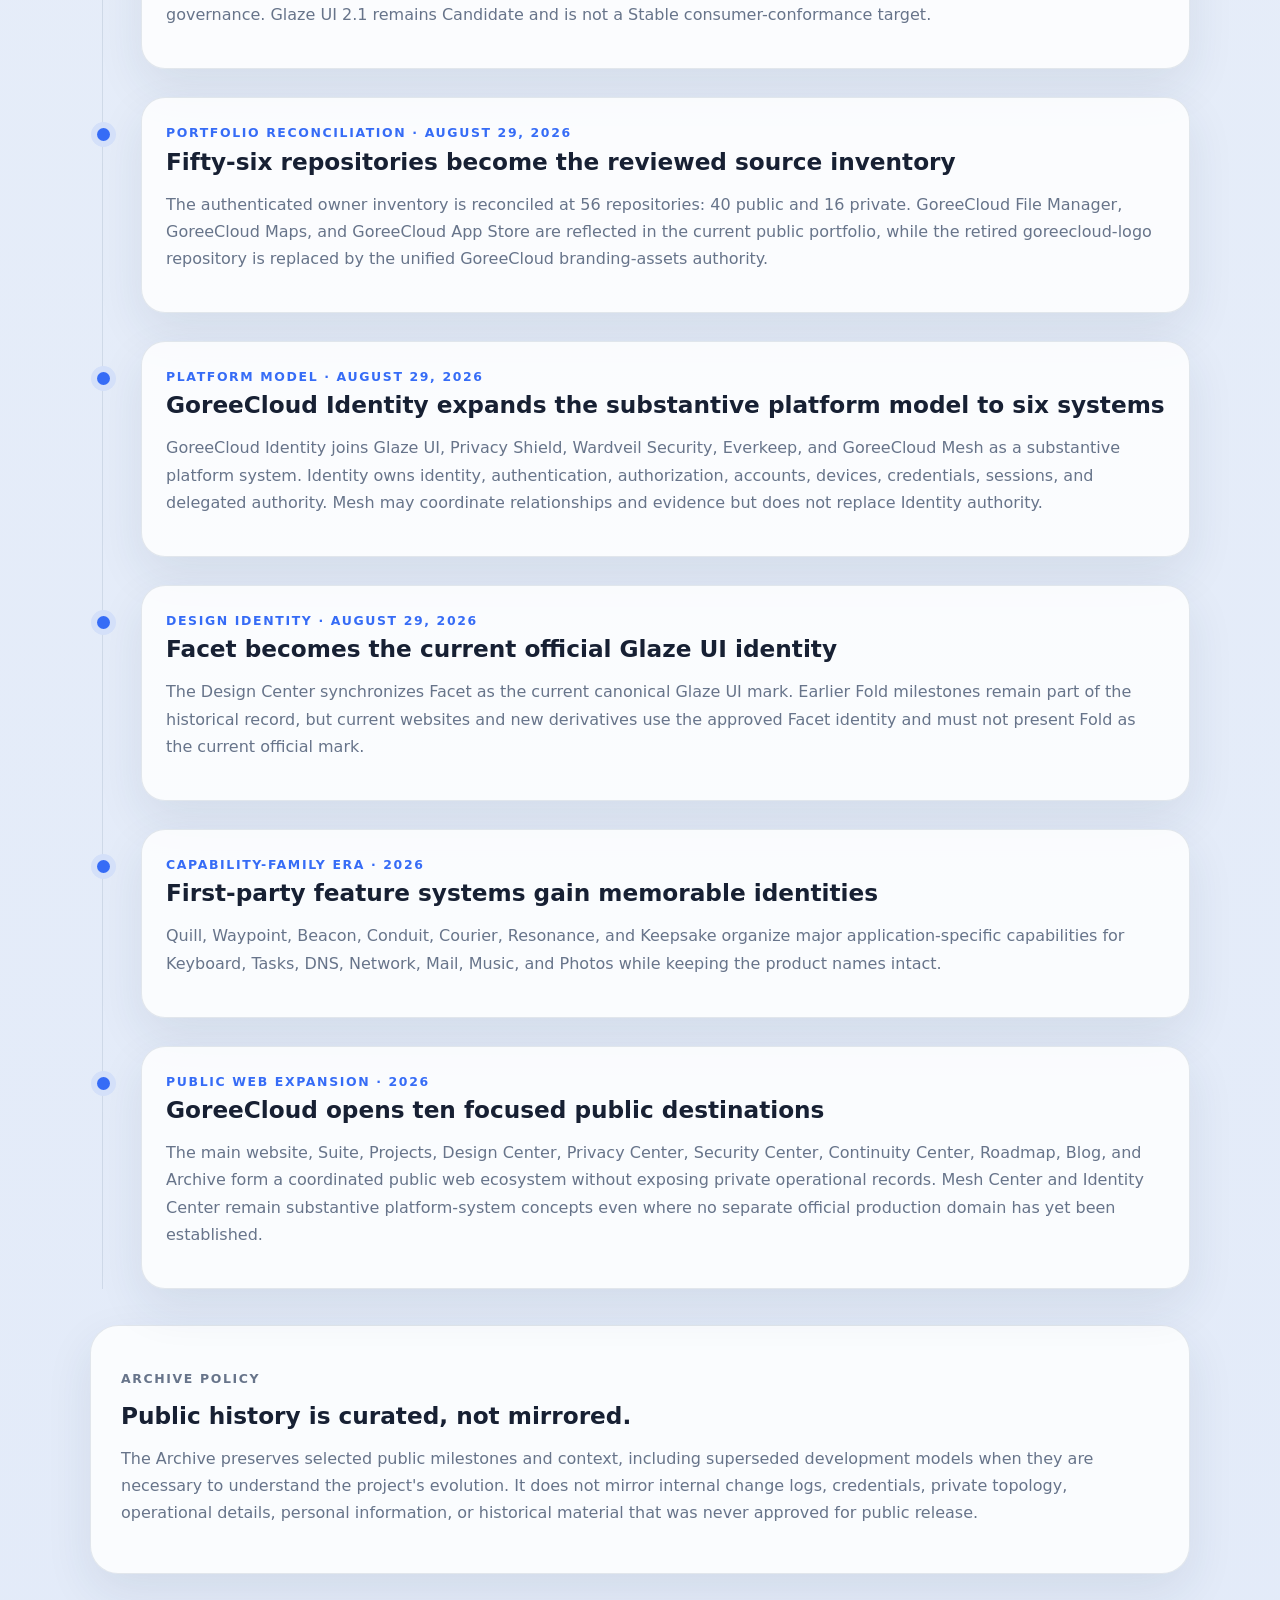
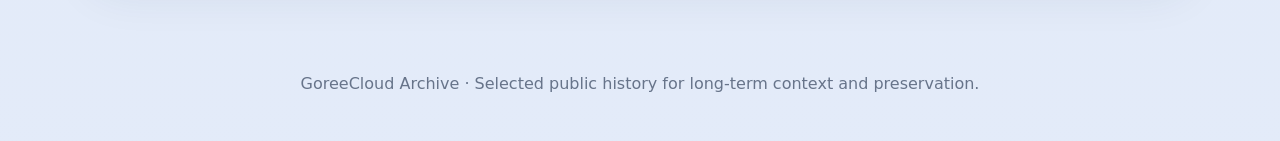
==== commit dfce59b5: "Extend Archive with current portfolio and Glaze UI identity milestones" ====
--- a/sites/archive/index.html
+++ b/sites/archive/index.html
@@ -1,29 +1,30 @@
-<!doctype html><html lang="en"><head><meta charset="utf-8"><meta name="viewport" content="width=device-width,initial-scale=1,viewport-fit=cover"><meta name="color-scheme" content="light dark"><title>GoreeCloud Archive</title><meta name="description" content="Selected public milestones and the historical evolution of GoreeCloud, including native applications, GoreeCloud AI, Code, Mesh, platform Centers, Search, and source-control transitions."><link rel="stylesheet" href="./style.css">  <meta name="goreecloud-glaze-ui" content="2.0.0">
-  <link rel="stylesheet" href="/glaze-ui-2.0.0.css" data-glaze-ui="2.0.0">
-</head><body class="glaze-canvas"><header class="top glaze-material-soft"><a class="brand" href="https://www.goreecloud.com">GoreeCloud</a><nav class="glaze-navigation-capsule"><a href="#timeline">Timeline</a><a href="#principles">Archive policy</a><a href="https://projects.goreecloud.com">Projects</a></nav></header><main><section class="hero"><p class="eyebrow">GoreeCloud Archive</p><h1>Preserving the evolution of GoreeCloud.</h1><p>A curated public record of major milestones, architectural eras, product transitions, superseded decisions, and the long-term development of the GoreeCloud personal and family cloud platform.</p></section><section id="timeline" class="timeline">
+<!doctype html><html lang="en"><head><meta charset="utf-8"><meta name="viewport" content="width=device-width,initial-scale=1,viewport-fit=cover"><meta name="color-scheme" content="light dark"><title>GoreeCloud Archive</title><meta name="description" content="Selected public milestones and the historical evolution of GoreeCloud, including native applications, GoreeCloud AI, Code, Mesh, Identity, platform Centers, Glaze UI, and source-control transitions."><link rel="stylesheet" href="./style.css"><meta name="goreecloud-glaze-ui" content="2.0.0"><link rel="stylesheet" href="/glaze-ui-2.0.0.css" data-glaze-ui="2.0.0"></head><body class="glaze-canvas"><header class="top glaze-material-soft"><a class="brand" href="https://www.goreecloud.com">GoreeCloud</a><nav class="glaze-navigation-capsule" aria-label="Primary"><a href="#timeline">Timeline</a><a href="#principles">Archive policy</a><a href="https://projects.goreecloud.com">Projects</a></nav></header><main><section class="hero"><p class="eyebrow">GoreeCloud Archive</p><h1>Preserving the evolution of GoreeCloud.</h1><p>A curated public record of major milestones, architectural eras, product transitions, superseded decisions, and the long-term development of the GoreeCloud personal and family cloud platform.</p></section><section id="timeline" class="timeline">
 <article><time>Foundation era</time><h2>Ownership, privacy, and recoverability become the core</h2><p>GoreeCloud begins as a personal-cloud effort centered on direct control of infrastructure, data, software, identity, and long-term preservation.</p></article>
 <article><time>Platform architecture</time><h2>Services become a coherent ecosystem</h2><p>Networking, storage, backups, monitoring, identity, productivity, and public-facing services are organized into defined system roles and architecture boundaries.</p></article>
 <article><time>Application transition era</time><h2>Upstream applications become stepping stones</h2><p>Early GoreeCloud development uses maintained forks and upstream applications to accelerate capability, preserve continuity, and learn product requirements. Over time, first-party domain models, interfaces, data contracts, release engineering, and application logic increasingly move into GoreeCloud-owned source while attribution and migration paths remain preserved.</p></article>
 <article><time>Suite expansion · 2026</time><h2>Focused first-party applications multiply</h2><p>Projects for Mail, Music, Photos, Video, Drive, Sync, Documents, Location, Launcher, Calendar, Tasks, Contacts, Notes, Monitor, Network, DNS, Gateway, Browser, Backup, Identity, Changelogs, Messenger, AI, Code, and other roles establish a broader GoreeCloud Suite with deliberately separated responsibilities.</p></article>
 <article><time>Files and device era · 2026</time><h2>Storage, transfer, location, documents, and device software gain first-party foundations</h2><p>Drive advances beyond planning into an authorization-first native file platform, Sync establishes a native secure-transfer foundation, Documents begins a dedicated intelligent document-management layer, Location develops a private multi-user tracking model, Launcher grows into a first-party Android HOME experience, and upstream-derived media and device projects become explicit native-rebuild targets.</p></article>
 <article><time>Design-system era</time><h2>Glaze UI becomes the shared design language</h2><p>GoreeCloud standardizes visual hierarchy, interaction states, accessibility, adaptive layouts, and recognizable product-family presentation across web, mobile, tablet, desktop, and TV experiences. Glaze UI 1.4 served as a Stable production target before being superseded by Stable 1.5.0 on August 27, 2026.</p></article>
-<article><time>Security, privacy, resilience, design, and coordination identities</time><h2>Five platform systems gain distinct responsibilities</h2><p>Wardveil Security, Privacy Shield, Everkeep, Glaze UI, and GoreeCloud Mesh mature as substantive platform systems rather than decorative branding. Their public operational surfaces become the Security Center, Privacy Center, Continuity Center, Design Center, and Mesh Center respectively, while technical authority remains with the systems and evidence that actually implement each state.</p></article>
+<article><time>Security, privacy, resilience, design, and coordination identities</time><h2>Five platform systems gain distinct responsibilities</h2><p>Wardveil Security, Privacy Shield, Everkeep, Glaze UI, and GoreeCloud Mesh mature as substantive platform systems rather than decorative branding. Their public operational surfaces become the Security Center, Privacy Center, Continuity Center, Design Center, and Mesh Center respectively. This five-system model is preserved as historical context and is later expanded to include GoreeCloud Identity as a sixth substantive platform system.</p></article>
 <article><time>Platform governance era · August 23, 2026</time><h2>Current contracts and evidence become part of public truth</h2><p>Formal platform policies establish that Glaze UI conformance follows the current Stable contract and that Privacy Shield, Wardveil Security, and Everkeep claims must remain tied to implemented behavior, current authoritative evidence, and the correct acceptance scope. Unknown, degraded, migration-required, and pending states stay visible instead of being replaced by stronger labels.</p></article>
-<article><time>Development evidence era · August 24, 2026</time><h2>Fold identity and the first persistent Drive milestone land</h2><p>The approved Fold mark becomes Glaze UI's canonical visual identity, GoreeCloud Drive reaches PostgreSQL-backed persistent file/folder metadata CRUD with authorization enforcement, Search advances through release-candidate validation, Notify merges its Linux/Debian and Android client source foundation, and Terminal advances its release-candidate source line. These milestones preserve the distinction between merged source, release candidate, production, and Stable acceptance evidence.</p></article>
+<article><time>Development evidence era · August 24, 2026</time><h2>Fold identity and the first persistent Drive milestone land</h2><p>At this point in the design-system history, the approved Fold mark becomes Glaze UI's canonical visual identity. GoreeCloud Drive reaches PostgreSQL-backed persistent file/folder metadata CRUD with authorization enforcement, while Search, Notify, and Terminal continue separately gated validation work. Fold is later superseded by Facet as the current Glaze UI identity; this entry is retained to preserve the historical sequence.</p></article>
 <article><time>Native application mandate · August 24, 2026</time><h2>Original GoreeCloud software becomes the required application end state</h2><p>GoreeCloud formalizes native-from-the-ground-up development as the mandatory product model for every GoreeCloud application. Maintained forks and adopted complete application codebases become controlled transitional migration, compatibility, testing, historical, or reference sources only. Narrow mature technical foundations may remain where replacing them would materially increase security, standards, protocol, codec, rendering, runtime, or interoperability risk.</p></article>
-<article><time>Bookmarks native rebuild · August 24, 2026</time><h2>Bookmarks establishes an original GoreeCloud foundation</h2><p>An original Go foundation for GoreeCloud Bookmarks is integrated with owner-scoped records, bounded input rules, cross-owner isolation tests, native service boundaries, and PostgreSQL persistence/runtime contracts progressing through validated source work. The Linkwarden-derived application and Browser capture path remain transitional continuity surfaces, and no native production cutover is implied by the source milestone.</p></article>
+<article><time>Bookmarks native rebuild · August 24, 2026</time><h2>Bookmarks establishes an original GoreeCloud foundation</h2><p>An original Go foundation for GoreeCloud Bookmarks is integrated with owner-scoped records, bounded input rules, cross-owner isolation tests, native service boundaries, and PostgreSQL persistence/runtime contracts progressing through validated source work. Transitional application and Browser capture paths remain continuity surfaces, and no native production cutover is implied by the source milestone.</p></article>
 <article><time>Semantic-color contract · August 24, 2026</time><h2>Glaze UI makes color a functional language</h2><p>Glaze UI defines shared semantic roles for interface, status, connectivity, protection, warning, danger, and synchronization meaning while requiring important state to remain understandable without color alone. Security, privacy, resilience, and application authorities retain ownership of their underlying claims.</p></article>
-<article><time>AI architecture era · August 25, 2026</time><h2>GoreeCloud AI becomes the native AI product direction</h2><p>GoreeCloud AI is defined as the first-party conversation, Workspace, knowledge, RAG, research, files, tools, and orchestration application. Ollama remains the local model runtime and GoreeCloud Search becomes the first-party Internet-research provider. Transitional third-party AI front ends become replacement targets rather than intended long-term AI dependencies.</p></article>
-<article><time>Coordination plane · August 25, 2026</time><h2>GoreeCloud Mesh connects platform relationships without taking authority</h2><p>Mesh advances as the coordination and governance plane for service and capability registration, explicit relationships, dependency context, policy decisions, lifecycle events, and evidence-aware interoperability. Specialized systems remain authoritative for their own state, and Mesh cannot manufacture stronger conformance, privacy, security, or recovery claims.</p></article>
+<article><time>AI architecture era · August 25, 2026</time><h2>GoreeCloud AI becomes the native AI product direction</h2><p>GoreeCloud AI is defined as the first-party conversation, Workspace, knowledge, RAG, research, files, tools, and orchestration application. Local model runtimes remain bounded implementation choices and GoreeCloud Search becomes the first-party Internet-research provider. Transitional third-party AI front ends become replacement targets rather than intended long-term AI dependencies.</p></article>
+<article><time>Coordination plane · August 25, 2026</time><h2>GoreeCloud Mesh connects platform relationships without taking authority</h2><p>Mesh advances as the coordination and governance plane for service and capability registration, explicit relationships, dependency context, policy decisions, lifecycle events, and evidence-aware interoperability. Specialized systems remain authoritative for their own state, and Mesh cannot manufacture stronger conformance, privacy, security, recovery, or identity claims.</p></article>
 <article><time>Evidence-validity era · August 25, 2026</time><h2>Stale evidence stops supporting current claims</h2><p>Glaze UI, Privacy Shield, and Wardveil Security formalize producer-authoritative validity boundaries and CI enforcement for protected or conformant evidence. A previously passing result cannot silently remain current after its validity window expires or the producer can no longer support the claim.</p></article>
 <article><time>Source-control independence · August 25, 2026</time><h2>Historical direction: self-hosted Gitea as the planned permanent authority</h2><p>GoreeCloud selected self-hosted Gitea as the planned permanent authoritative source-control and development platform, with GitHub retained as a migration and interoperability surface. This decision is preserved as historical context. It was superseded on August 27, 2026 by the GoreeCloud Code product direction, which keeps the forge implementation replaceable and uses Forgejo as the initial infrastructure foundation.</p></article>
-<article><time>Implementation pulse · August 25, 2026</time><h2>AI source, Mesh durability, and native Search contracts become concrete</h2><p>The first goreecloud-ai repository establishes native local-AI source around Ollama. Mesh adds fail-closed scoped private API authorization, producer-bound evidence validity, and durable Everkeep recovery-evidence persistence. GoreeCloud Search adds fail-closed native category request and readiness contracts with accessible category controls. These are source and contract milestones and do not automatically imply Stable or production acceptance.</p></article>
-<article><time>Platform refresh · August 27, 2026</time><h2>Fifty-three repositories redefine the current public portfolio</h2><p>An authenticated inventory reconciles the GoreeCloud source portfolio at 53 repositories: 39 public and 14 private. The public website data is refreshed to include current GoreeCloud AI, Code, Documents, Messenger, Gateway, Quill, and Mesh work while retaining conservative lifecycle and production-readiness language.</p></article>
+<article><time>Implementation pulse · August 25, 2026</time><h2>AI source, Mesh durability, and native Search contracts become concrete</h2><p>The first goreecloud-ai repository establishes native local-AI source. Mesh adds fail-closed scoped private API authorization, producer-bound evidence validity, and durable recovery-evidence persistence. GoreeCloud Search adds fail-closed native category request and readiness contracts with accessible category controls. These are source and contract milestones and do not automatically imply Stable or production acceptance.</p></article>
+<article><time>Platform refresh · August 27, 2026</time><h2>Fifty-three repositories redefine the public portfolio</h2><p>An authenticated inventory reconciles the GoreeCloud source portfolio at 53 repositories: 39 public and 14 private. The public website data is refreshed to include GoreeCloud AI, Code, Documents, Messenger, Gateway, Quill, and Mesh work while retaining conservative lifecycle and production-readiness language.</p></article>
 <article><time>Design-system promotion · August 27, 2026</time><h2>Glaze UI 1.5.0 becomes the current Stable baseline</h2><p>Glaze UI 1.5.0 becomes the current Stable production target for GoreeCloud-controlled user-facing applications. Mobile, Tablet, Desktop, and TV are first-class Stable 1.5 form-factor environments. Glaze UI 1.4 becomes a historical baseline rather than a valid current production target.</p></article>
-<article><time>Design-system promotion · August 29, 2026</time><h2>Glaze UI 2.0.0 becomes the current Stable baseline</h2><p>Glaze UI 2.0.0 supersedes the 1.x production line as the current Stable GoreeCloud design-system target. The 2.0 model formalizes the Canvas-to-Live-Glaze material hierarchy, connected transformation, Navigation Capsule behavior, adaptive appearance and clarity, 48px interaction floors, accessibility and transparency fallbacks, and cross-form-factor design governance.</p></article>
 <article><time>Developer-platform evolution · August 27, 2026</time><h2>GoreeCloud Code becomes the first-party source-control product</h2><p>GoreeCloud Code defines the GoreeCloud-owned developer and source-control product boundary for repositories, collaboration, CI/CD, packages, security, and AI-assisted development. Forgejo becomes the initial replaceable infrastructure foundation. The earlier permanent-Gitea direction is superseded, while GitHub can continue serving migration, public collaboration, mirrors, and interoperability where appropriate.</p></article>
 <article><time>Native portfolio expansion · August 27, 2026</time><h2>Documents, Messenger, Gateway, and Quill receive clearer public roles</h2><p>Documents advances intelligent document management; Messenger develops private messaging, groups, and calling with explicit transport and encryption boundaries; Gateway establishes first-party HTTPS ingress, routing, certificates, and controlled service publication; and Quill develops a shared typing, editing, privacy, and intelligent-input capability family.</p></article>
 <article><time>Public Center model · August 27, 2026</time><h2>Platform systems gain consistent public operational surfaces</h2><p>Glaze UI is presented through the Design Center, Privacy Shield through the Privacy Center, Wardveil Security through the Security Center, Everkeep through the Continuity Center, and GoreeCloud Mesh through the Mesh Center. The Center names improve navigation and operational clarity without reducing the underlying systems to branding or implying implementation that evidence does not support.</p></article>
+<article><time>Design-system promotion · August 29, 2026</time><h2>Glaze UI 2.0.0 becomes the current Stable baseline</h2><p>Glaze UI 2.0.0 supersedes the 1.x production line as the current Stable GoreeCloud design-system target. The 2.0 model formalizes the Canvas-to-Live-Glaze material hierarchy, connected transformation, Navigation Capsule behavior, adaptive appearance and clarity, 48px interaction floors, accessibility and transparency fallbacks, and cross-form-factor design governance. Glaze UI 2.1 remains Candidate and is not a Stable consumer-conformance target.</p></article>
+<article><time>Portfolio reconciliation · August 29, 2026</time><h2>Fifty-six repositories become the reviewed source inventory</h2><p>The authenticated owner inventory is reconciled at 56 repositories: 40 public and 16 private. GoreeCloud File Manager, GoreeCloud Maps, and GoreeCloud App Store are reflected in the current public portfolio, while the retired goreecloud-logo repository is replaced by the unified GoreeCloud branding-assets authority.</p></article>
+<article><time>Platform model · August 29, 2026</time><h2>GoreeCloud Identity expands the substantive platform model to six systems</h2><p>GoreeCloud Identity joins Glaze UI, Privacy Shield, Wardveil Security, Everkeep, and GoreeCloud Mesh as a substantive platform system. Identity owns identity, authentication, authorization, accounts, devices, credentials, sessions, and delegated authority. Mesh may coordinate relationships and evidence but does not replace Identity authority.</p></article>
+<article><time>Design identity · August 29, 2026</time><h2>Facet becomes the current official Glaze UI identity</h2><p>The Design Center synchronizes Facet as the current canonical Glaze UI mark. Earlier Fold milestones remain part of the historical record, but current websites and new derivatives use the approved Facet identity and must not present Fold as the current official mark.</p></article>
 <article><time>Capability-family era · 2026</time><h2>First-party feature systems gain memorable identities</h2><p>Quill, Waypoint, Beacon, Conduit, Courier, Resonance, and Keepsake organize major application-specific capabilities for Keyboard, Tasks, DNS, Network, Mail, Music, and Photos while keeping the product names intact.</p></article>
-<article><time>Public web expansion · 2026</time><h2>GoreeCloud opens ten focused public destinations</h2><p>The main website, Suite, Projects, Design Center, Privacy Center, Security Center, Continuity Center, Roadmap, Blog, and Archive form a coordinated public web ecosystem without exposing private operational records. The Mesh Center remains a named platform surface but does not receive a separately invented public domain unless a dedicated deployment is actually established.</p></article>
+<article><time>Public web expansion · 2026</time><h2>GoreeCloud opens ten focused public destinations</h2><p>The main website, Suite, Projects, Design Center, Privacy Center, Security Center, Continuity Center, Roadmap, Blog, and Archive form a coordinated public web ecosystem without exposing private operational records. Mesh Center and Identity Center remain substantive platform-system concepts even where no separate official production domain has yet been established.</p></article>
 </section><section id="principles" class="policy glaze-material"><p class="eyebrow">Archive policy</p><h2>Public history is curated, not mirrored.</h2><p>The Archive preserves selected public milestones and context, including superseded development models when they are necessary to understand the project's evolution. It does not mirror internal change logs, credentials, private topology, operational details, personal information, or historical material that was never approved for public release.</p></section></main><footer>GoreeCloud Archive · Selected public history for long-term context and preservation.</footer></body></html>
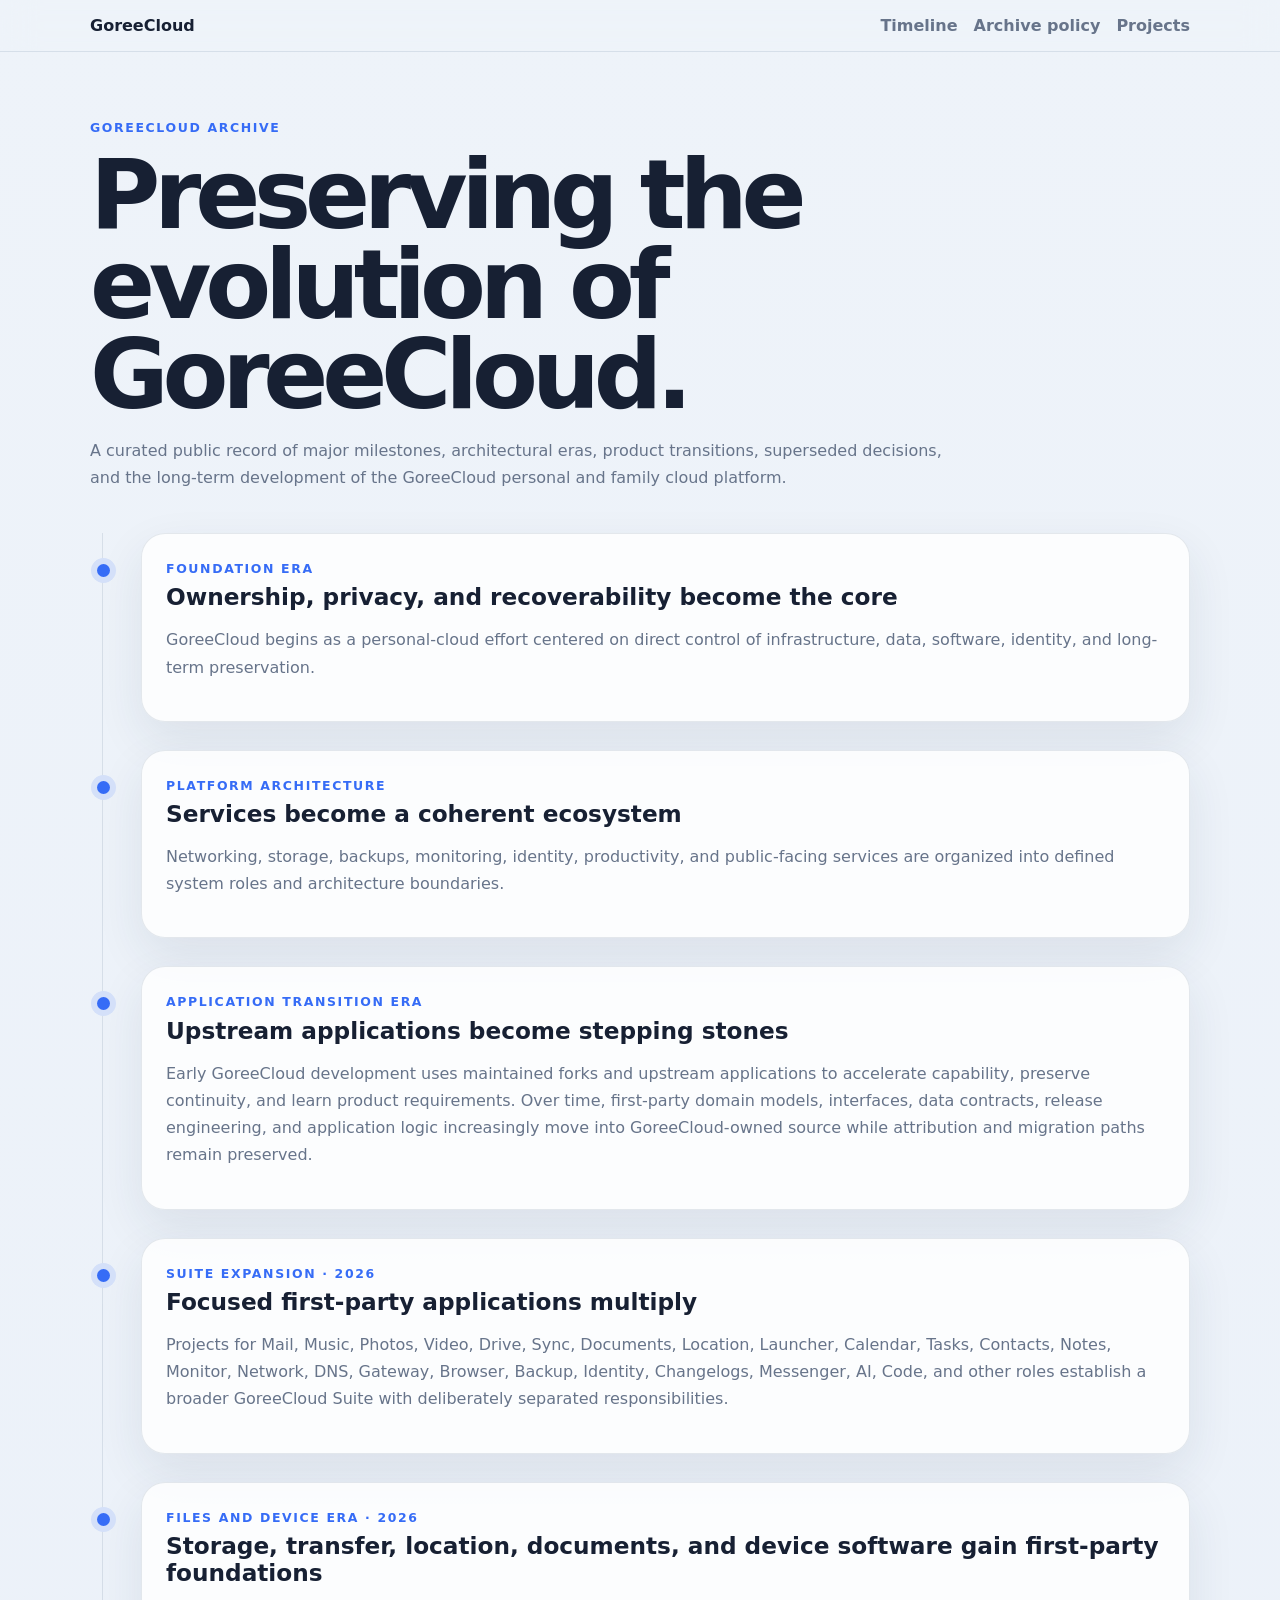
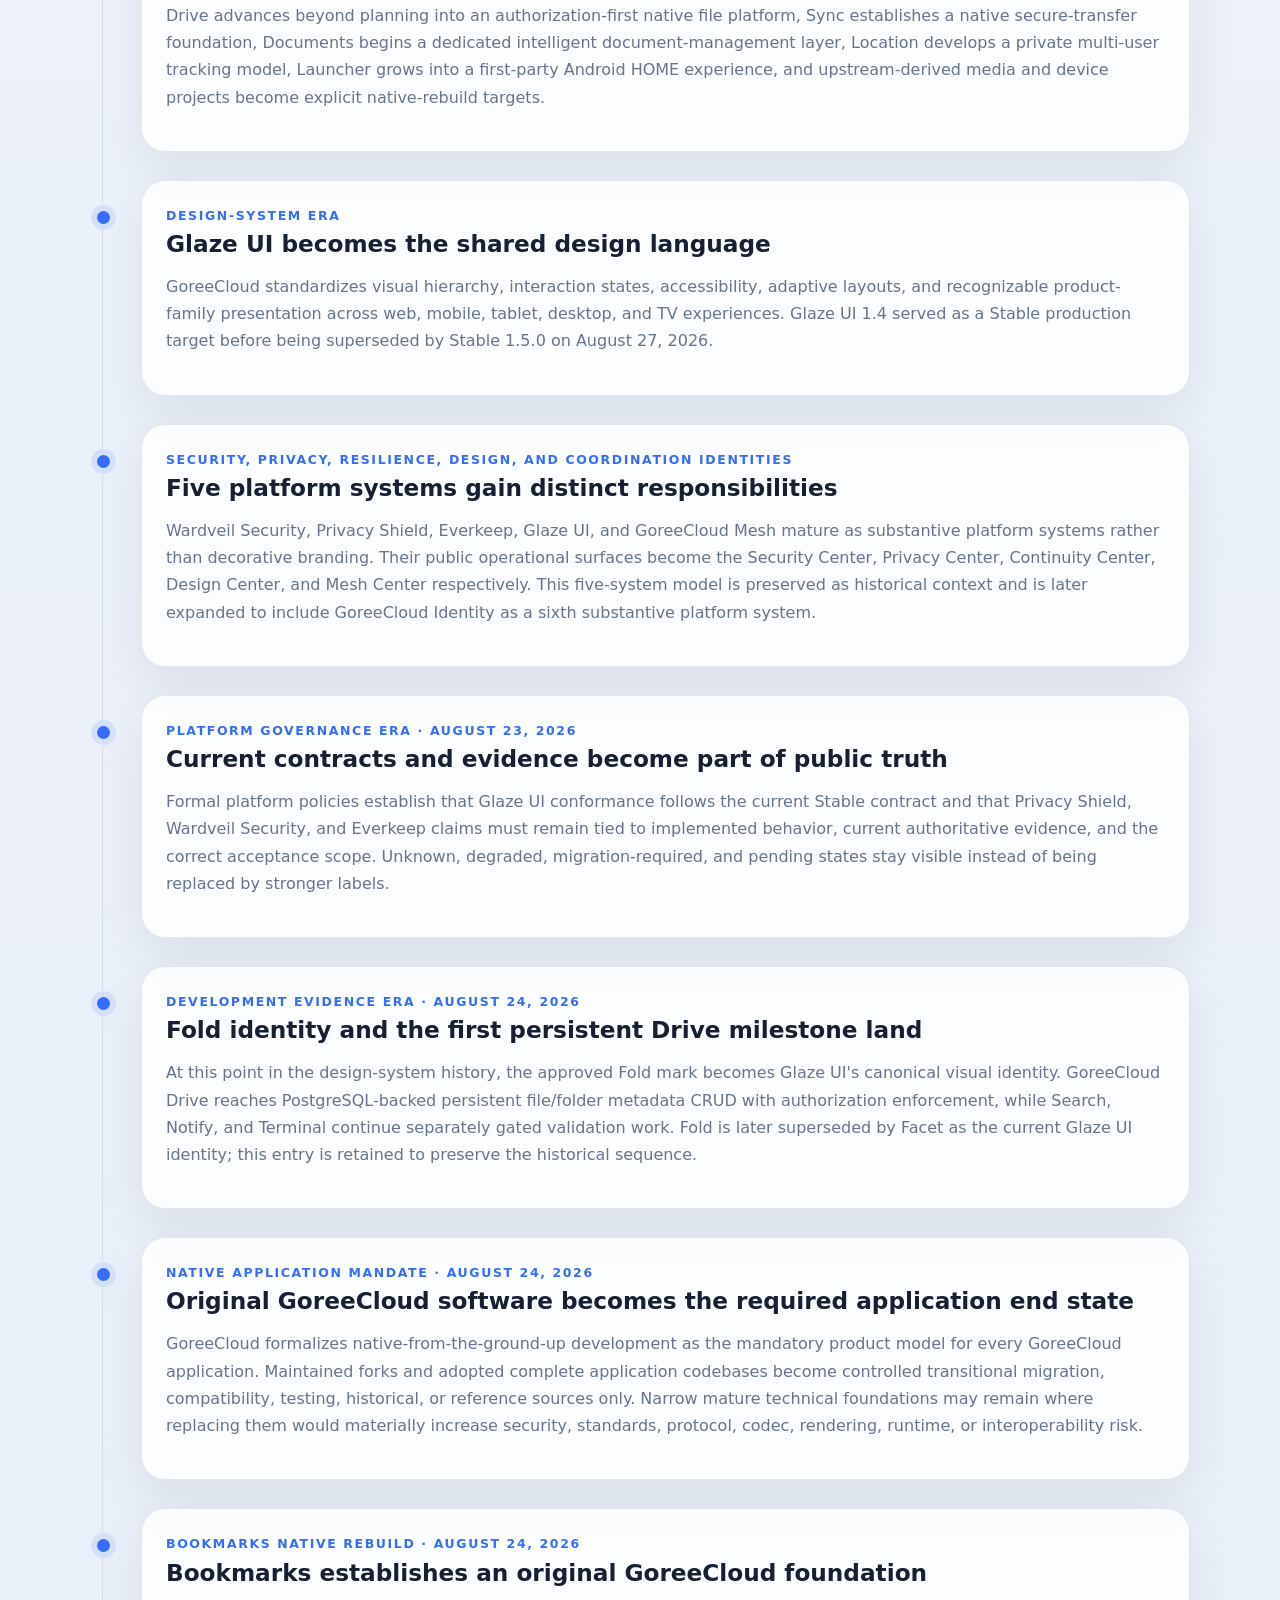
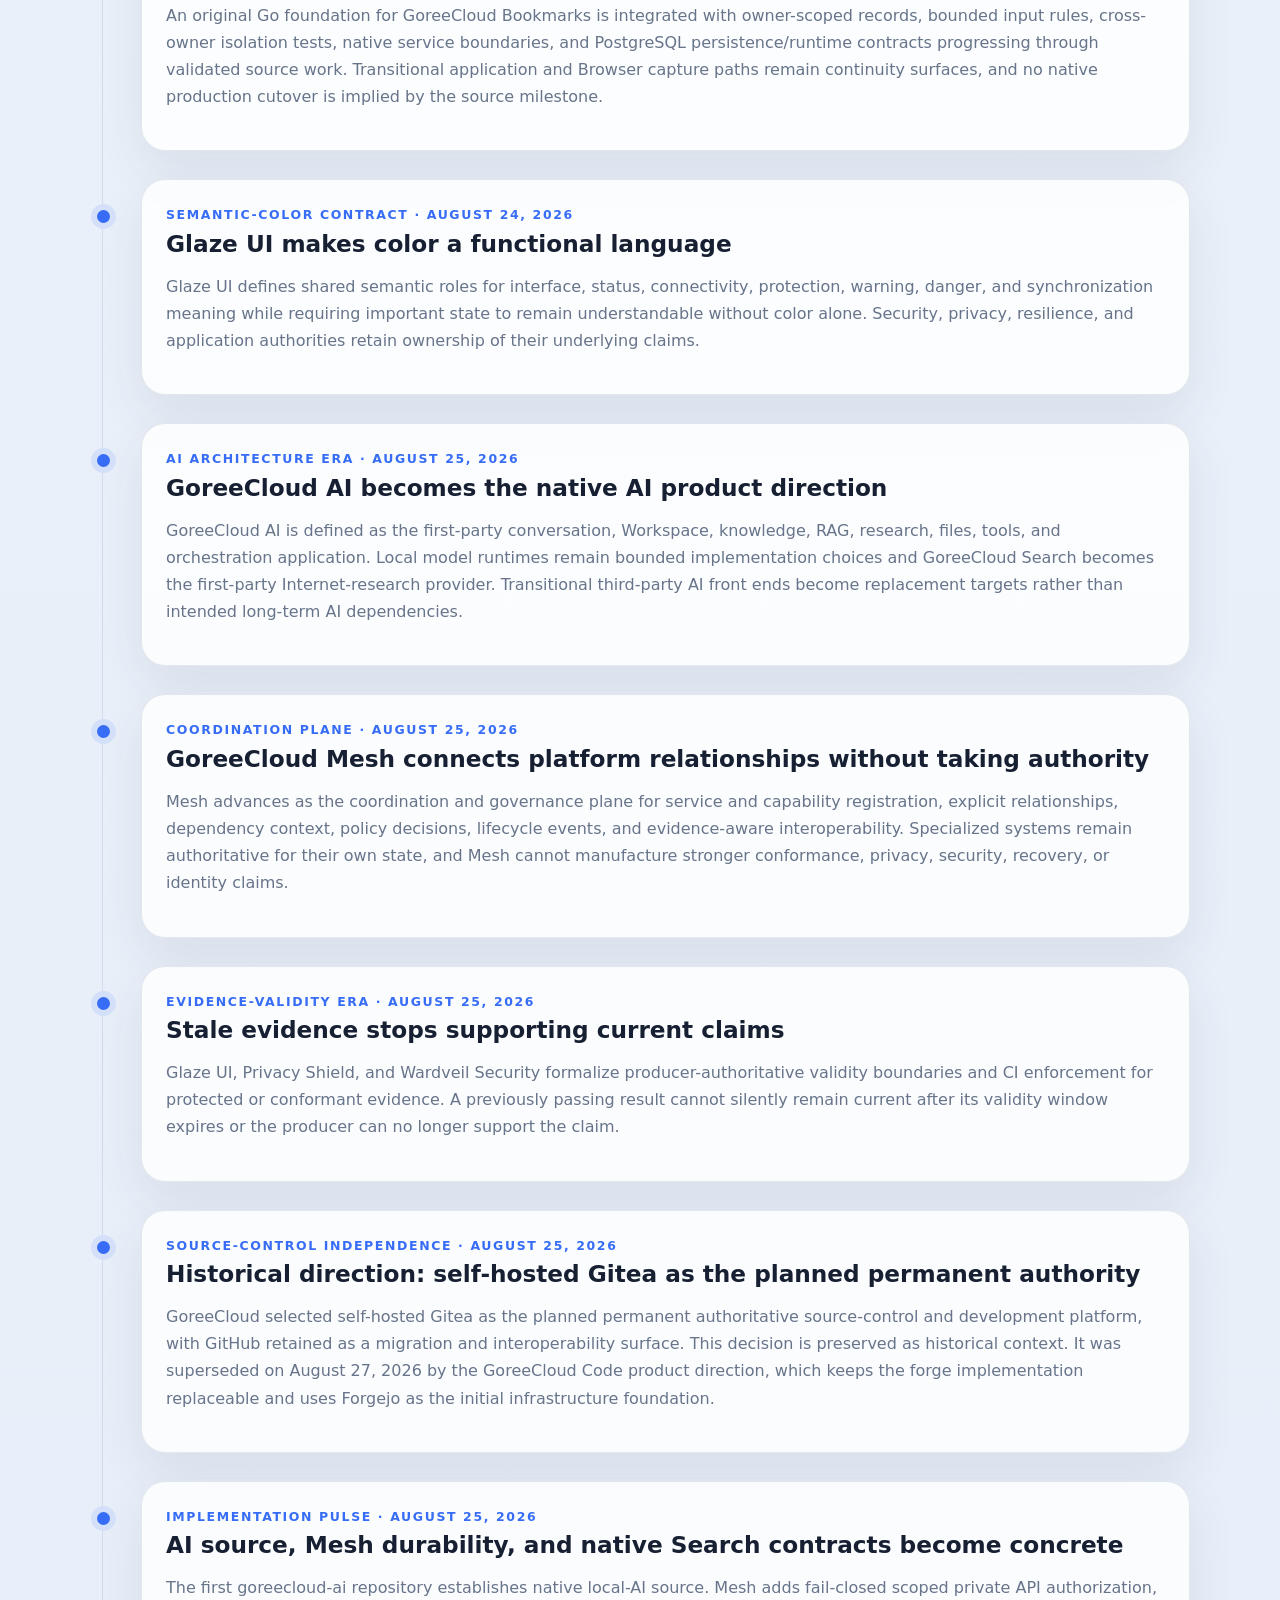
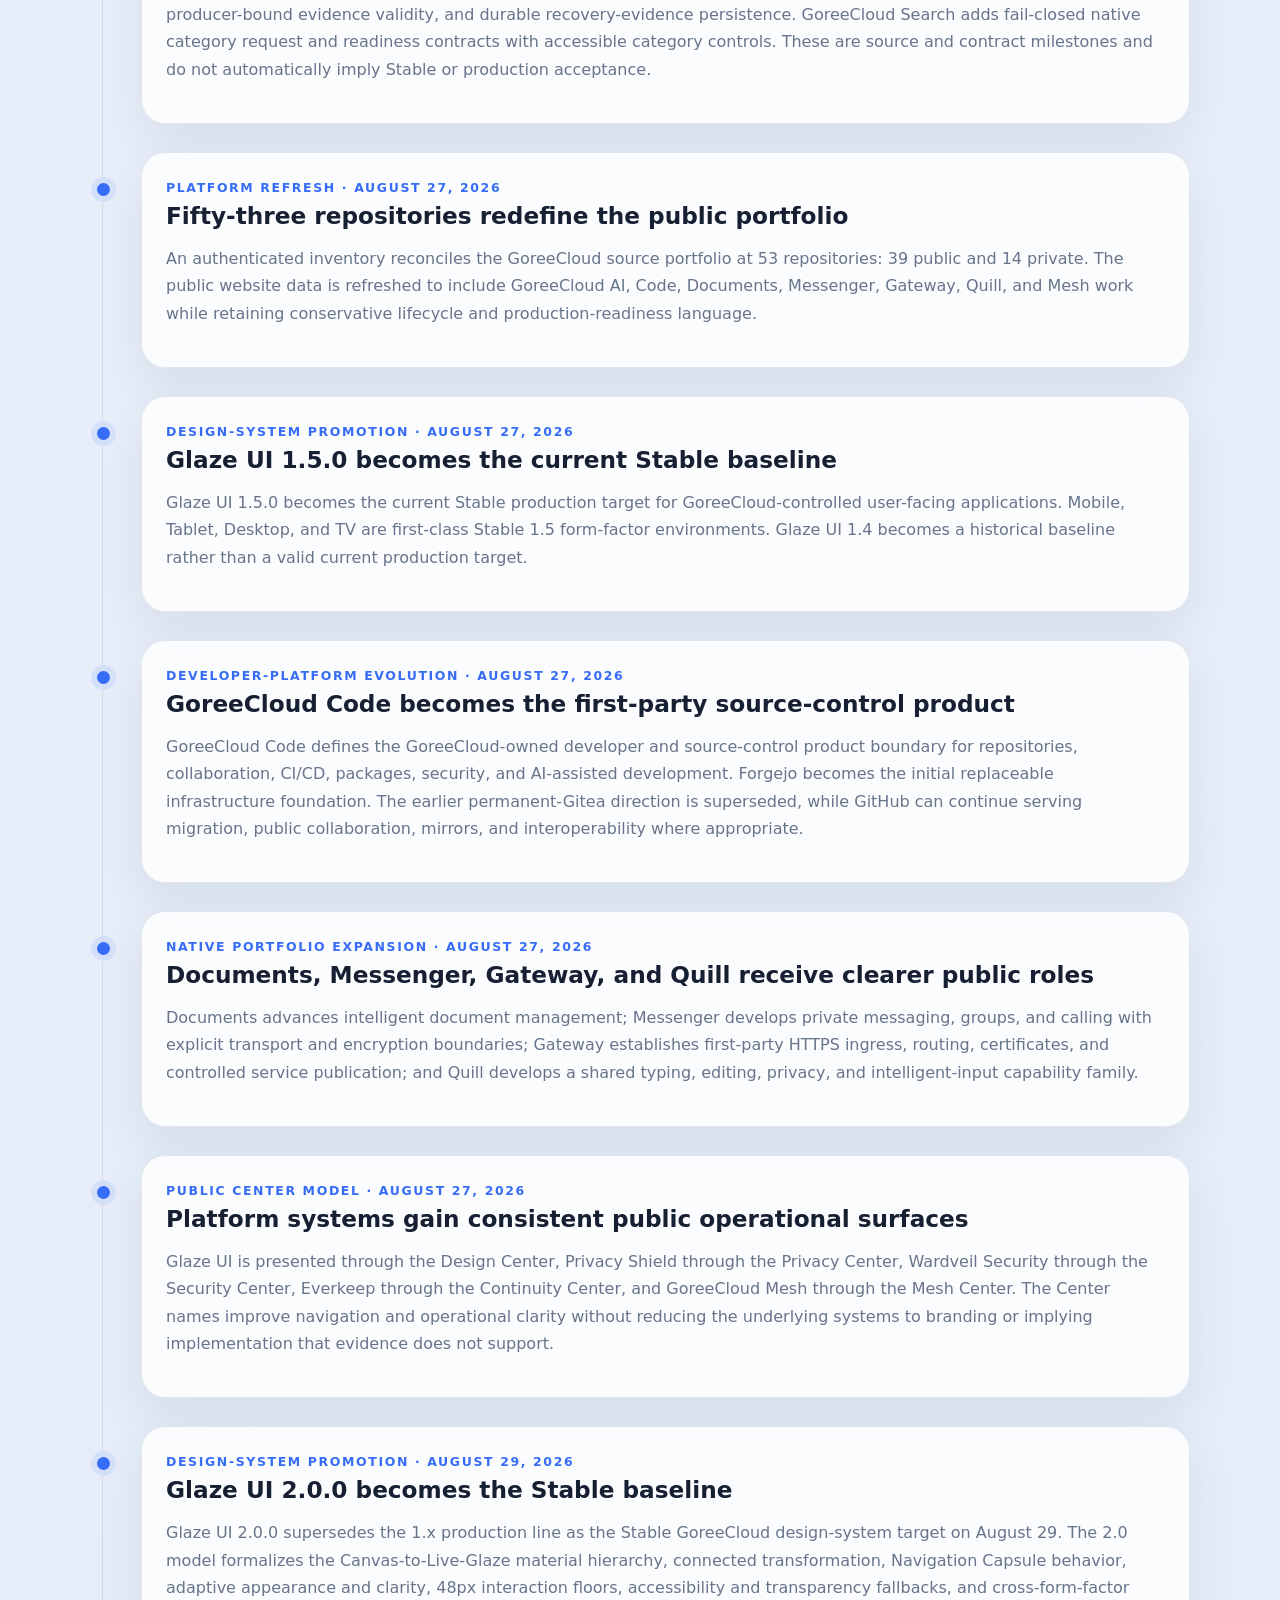
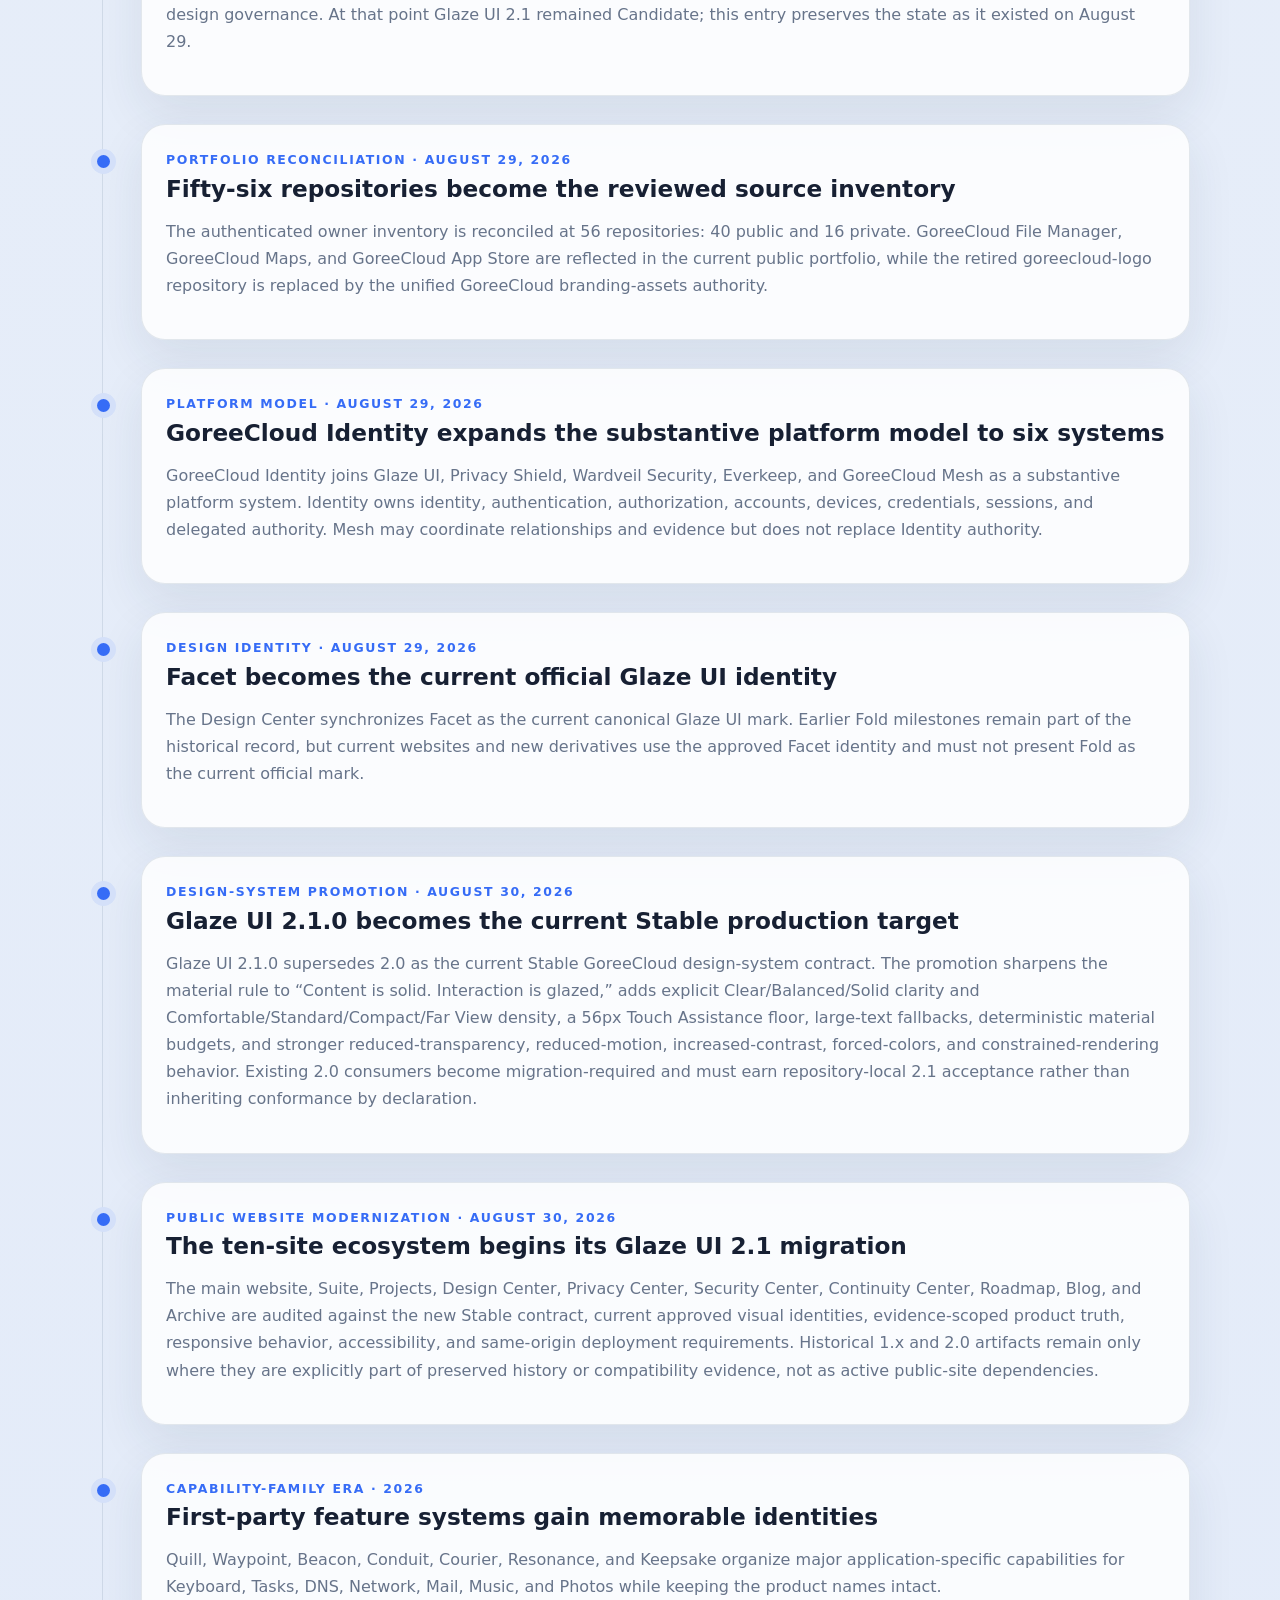
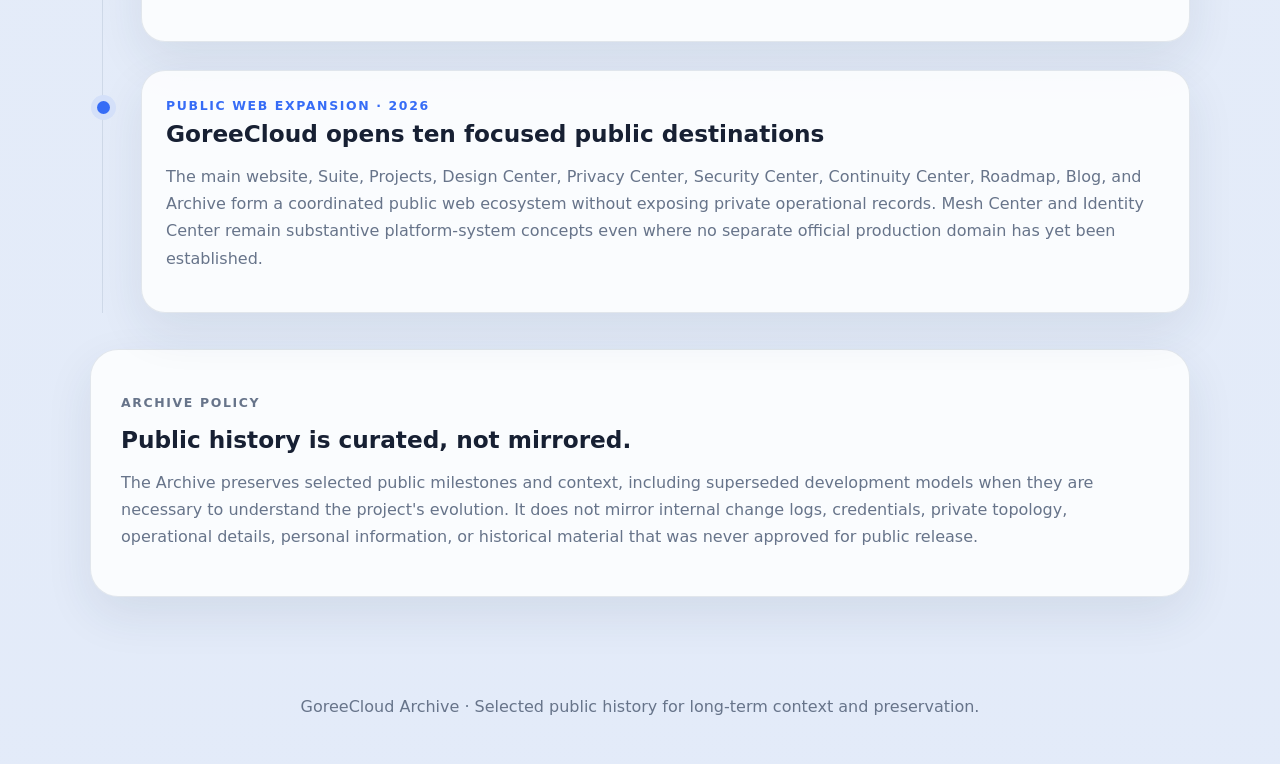
==== commit 56f7f4d4: "feat(archive): preserve history on Glaze UI 2.1" ====
--- a/sites/archive/index.html
+++ b/sites/archive/index.html
@@ -1,4 +1,4 @@
-<!doctype html><html lang="en"><head><meta charset="utf-8"><meta name="viewport" content="width=device-width,initial-scale=1,viewport-fit=cover"><meta name="color-scheme" content="light dark"><title>GoreeCloud Archive</title><meta name="description" content="Selected public milestones and the historical evolution of GoreeCloud, including native applications, GoreeCloud AI, Code, Mesh, Identity, platform Centers, Glaze UI, and source-control transitions."><link rel="stylesheet" href="./style.css"><meta name="goreecloud-glaze-ui" content="2.0.0"><link rel="stylesheet" href="/glaze-ui-2.0.0.css" data-glaze-ui="2.0.0"></head><body class="glaze-canvas"><header class="top glaze-material-soft"><a class="brand" href="https://www.goreecloud.com">GoreeCloud</a><nav class="glaze-navigation-capsule" aria-label="Primary"><a href="#timeline">Timeline</a><a href="#principles">Archive policy</a><a href="https://projects.goreecloud.com">Projects</a></nav></header><main><section class="hero"><p class="eyebrow">GoreeCloud Archive</p><h1>Preserving the evolution of GoreeCloud.</h1><p>A curated public record of major milestones, architectural eras, product transitions, superseded decisions, and the long-term development of the GoreeCloud personal and family cloud platform.</p></section><section id="timeline" class="timeline">
+<!doctype html><html lang="en"><head><meta charset="utf-8"><meta name="viewport" content="width=device-width,initial-scale=1,viewport-fit=cover"><meta name="color-scheme" content="light dark"><title>GoreeCloud Archive</title><meta name="description" content="Selected public milestones and the historical evolution of GoreeCloud, including native applications, GoreeCloud AI, Code, Mesh, Identity, platform Centers, Glaze UI, and source-control transitions."><link rel="stylesheet" href="./style.css"><meta name="goreecloud-glaze-ui" content="2.1.0"><link rel="stylesheet" href="/glaze-ui-2.1.0.css" data-glaze-ui="2.1.0"></head><body class="glaze-canvas"><header class="top glaze-material-soft"><a class="brand" href="https://www.goreecloud.com">GoreeCloud</a><nav class="glaze-navigation-capsule" aria-label="Primary"><a href="#timeline">Timeline</a><a href="#principles">Archive policy</a><a href="https://projects.goreecloud.com">Projects</a></nav></header><main><section class="hero"><p class="eyebrow">GoreeCloud Archive</p><h1>Preserving the evolution of GoreeCloud.</h1><p>A curated public record of major milestones, architectural eras, product transitions, superseded decisions, and the long-term development of the GoreeCloud personal and family cloud platform.</p></section><section id="timeline" class="timeline">
 <article><time>Foundation era</time><h2>Ownership, privacy, and recoverability become the core</h2><p>GoreeCloud begins as a personal-cloud effort centered on direct control of infrastructure, data, software, identity, and long-term preservation.</p></article>
 <article><time>Platform architecture</time><h2>Services become a coherent ecosystem</h2><p>Networking, storage, backups, monitoring, identity, productivity, and public-facing services are organized into defined system roles and architecture boundaries.</p></article>
 <article><time>Application transition era</time><h2>Upstream applications become stepping stones</h2><p>Early GoreeCloud development uses maintained forks and upstream applications to accelerate capability, preserve continuity, and learn product requirements. Over time, first-party domain models, interfaces, data contracts, release engineering, and application logic increasingly move into GoreeCloud-owned source while attribution and migration paths remain preserved.</p></article>
@@ -21,10 +21,12 @@
 <article><time>Developer-platform evolution · August 27, 2026</time><h2>GoreeCloud Code becomes the first-party source-control product</h2><p>GoreeCloud Code defines the GoreeCloud-owned developer and source-control product boundary for repositories, collaboration, CI/CD, packages, security, and AI-assisted development. Forgejo becomes the initial replaceable infrastructure foundation. The earlier permanent-Gitea direction is superseded, while GitHub can continue serving migration, public collaboration, mirrors, and interoperability where appropriate.</p></article>
 <article><time>Native portfolio expansion · August 27, 2026</time><h2>Documents, Messenger, Gateway, and Quill receive clearer public roles</h2><p>Documents advances intelligent document management; Messenger develops private messaging, groups, and calling with explicit transport and encryption boundaries; Gateway establishes first-party HTTPS ingress, routing, certificates, and controlled service publication; and Quill develops a shared typing, editing, privacy, and intelligent-input capability family.</p></article>
 <article><time>Public Center model · August 27, 2026</time><h2>Platform systems gain consistent public operational surfaces</h2><p>Glaze UI is presented through the Design Center, Privacy Shield through the Privacy Center, Wardveil Security through the Security Center, Everkeep through the Continuity Center, and GoreeCloud Mesh through the Mesh Center. The Center names improve navigation and operational clarity without reducing the underlying systems to branding or implying implementation that evidence does not support.</p></article>
-<article><time>Design-system promotion · August 29, 2026</time><h2>Glaze UI 2.0.0 becomes the current Stable baseline</h2><p>Glaze UI 2.0.0 supersedes the 1.x production line as the current Stable GoreeCloud design-system target. The 2.0 model formalizes the Canvas-to-Live-Glaze material hierarchy, connected transformation, Navigation Capsule behavior, adaptive appearance and clarity, 48px interaction floors, accessibility and transparency fallbacks, and cross-form-factor design governance. Glaze UI 2.1 remains Candidate and is not a Stable consumer-conformance target.</p></article>
+<article><time>Design-system promotion · August 29, 2026</time><h2>Glaze UI 2.0.0 becomes the Stable baseline</h2><p>Glaze UI 2.0.0 supersedes the 1.x production line as the Stable GoreeCloud design-system target on August 29. The 2.0 model formalizes the Canvas-to-Live-Glaze material hierarchy, connected transformation, Navigation Capsule behavior, adaptive appearance and clarity, 48px interaction floors, accessibility and transparency fallbacks, and cross-form-factor design governance. At that point Glaze UI 2.1 remained Candidate; this entry preserves the state as it existed on August 29.</p></article>
 <article><time>Portfolio reconciliation · August 29, 2026</time><h2>Fifty-six repositories become the reviewed source inventory</h2><p>The authenticated owner inventory is reconciled at 56 repositories: 40 public and 16 private. GoreeCloud File Manager, GoreeCloud Maps, and GoreeCloud App Store are reflected in the current public portfolio, while the retired goreecloud-logo repository is replaced by the unified GoreeCloud branding-assets authority.</p></article>
 <article><time>Platform model · August 29, 2026</time><h2>GoreeCloud Identity expands the substantive platform model to six systems</h2><p>GoreeCloud Identity joins Glaze UI, Privacy Shield, Wardveil Security, Everkeep, and GoreeCloud Mesh as a substantive platform system. Identity owns identity, authentication, authorization, accounts, devices, credentials, sessions, and delegated authority. Mesh may coordinate relationships and evidence but does not replace Identity authority.</p></article>
 <article><time>Design identity · August 29, 2026</time><h2>Facet becomes the current official Glaze UI identity</h2><p>The Design Center synchronizes Facet as the current canonical Glaze UI mark. Earlier Fold milestones remain part of the historical record, but current websites and new derivatives use the approved Facet identity and must not present Fold as the current official mark.</p></article>
+<article><time>Design-system promotion · August 30, 2026</time><h2>Glaze UI 2.1.0 becomes the current Stable production target</h2><p>Glaze UI 2.1.0 supersedes 2.0 as the current Stable GoreeCloud design-system contract. The promotion sharpens the material rule to “Content is solid. Interaction is glazed,” adds explicit Clear/Balanced/Solid clarity and Comfortable/Standard/Compact/Far View density, a 56px Touch Assistance floor, large-text fallbacks, deterministic material budgets, and stronger reduced-transparency, reduced-motion, increased-contrast, forced-colors, and constrained-rendering behavior. Existing 2.0 consumers become migration-required and must earn repository-local 2.1 acceptance rather than inheriting conformance by declaration.</p></article>
+<article><time>Public website modernization · August 30, 2026</time><h2>The ten-site ecosystem begins its Glaze UI 2.1 migration</h2><p>The main website, Suite, Projects, Design Center, Privacy Center, Security Center, Continuity Center, Roadmap, Blog, and Archive are audited against the new Stable contract, current approved visual identities, evidence-scoped product truth, responsive behavior, accessibility, and same-origin deployment requirements. Historical 1.x and 2.0 artifacts remain only where they are explicitly part of preserved history or compatibility evidence, not as active public-site dependencies.</p></article>
 <article><time>Capability-family era · 2026</time><h2>First-party feature systems gain memorable identities</h2><p>Quill, Waypoint, Beacon, Conduit, Courier, Resonance, and Keepsake organize major application-specific capabilities for Keyboard, Tasks, DNS, Network, Mail, Music, and Photos while keeping the product names intact.</p></article>
 <article><time>Public web expansion · 2026</time><h2>GoreeCloud opens ten focused public destinations</h2><p>The main website, Suite, Projects, Design Center, Privacy Center, Security Center, Continuity Center, Roadmap, Blog, and Archive form a coordinated public web ecosystem without exposing private operational records. Mesh Center and Identity Center remain substantive platform-system concepts even where no separate official production domain has yet been established.</p></article>
-</section><section id="principles" class="policy glaze-material"><p class="eyebrow">Archive policy</p><h2>Public history is curated, not mirrored.</h2><p>The Archive preserves selected public milestones and context, including superseded development models when they are necessary to understand the project's evolution. It does not mirror internal change logs, credentials, private topology, operational details, personal information, or historical material that was never approved for public release.</p></section></main><footer>GoreeCloud Archive · Selected public history for long-term context and preservation.</footer></body></html>+</section><section id="principles" class="policy"><p class="eyebrow">Archive policy</p><h2>Public history is curated, not mirrored.</h2><p>The Archive preserves selected public milestones and context, including superseded development models when they are necessary to understand the project's evolution. It does not mirror internal change logs, credentials, private topology, operational details, personal information, or historical material that was never approved for public release.</p></section></main><footer>GoreeCloud Archive · Selected public history for long-term context and preservation.</footer></body></html>
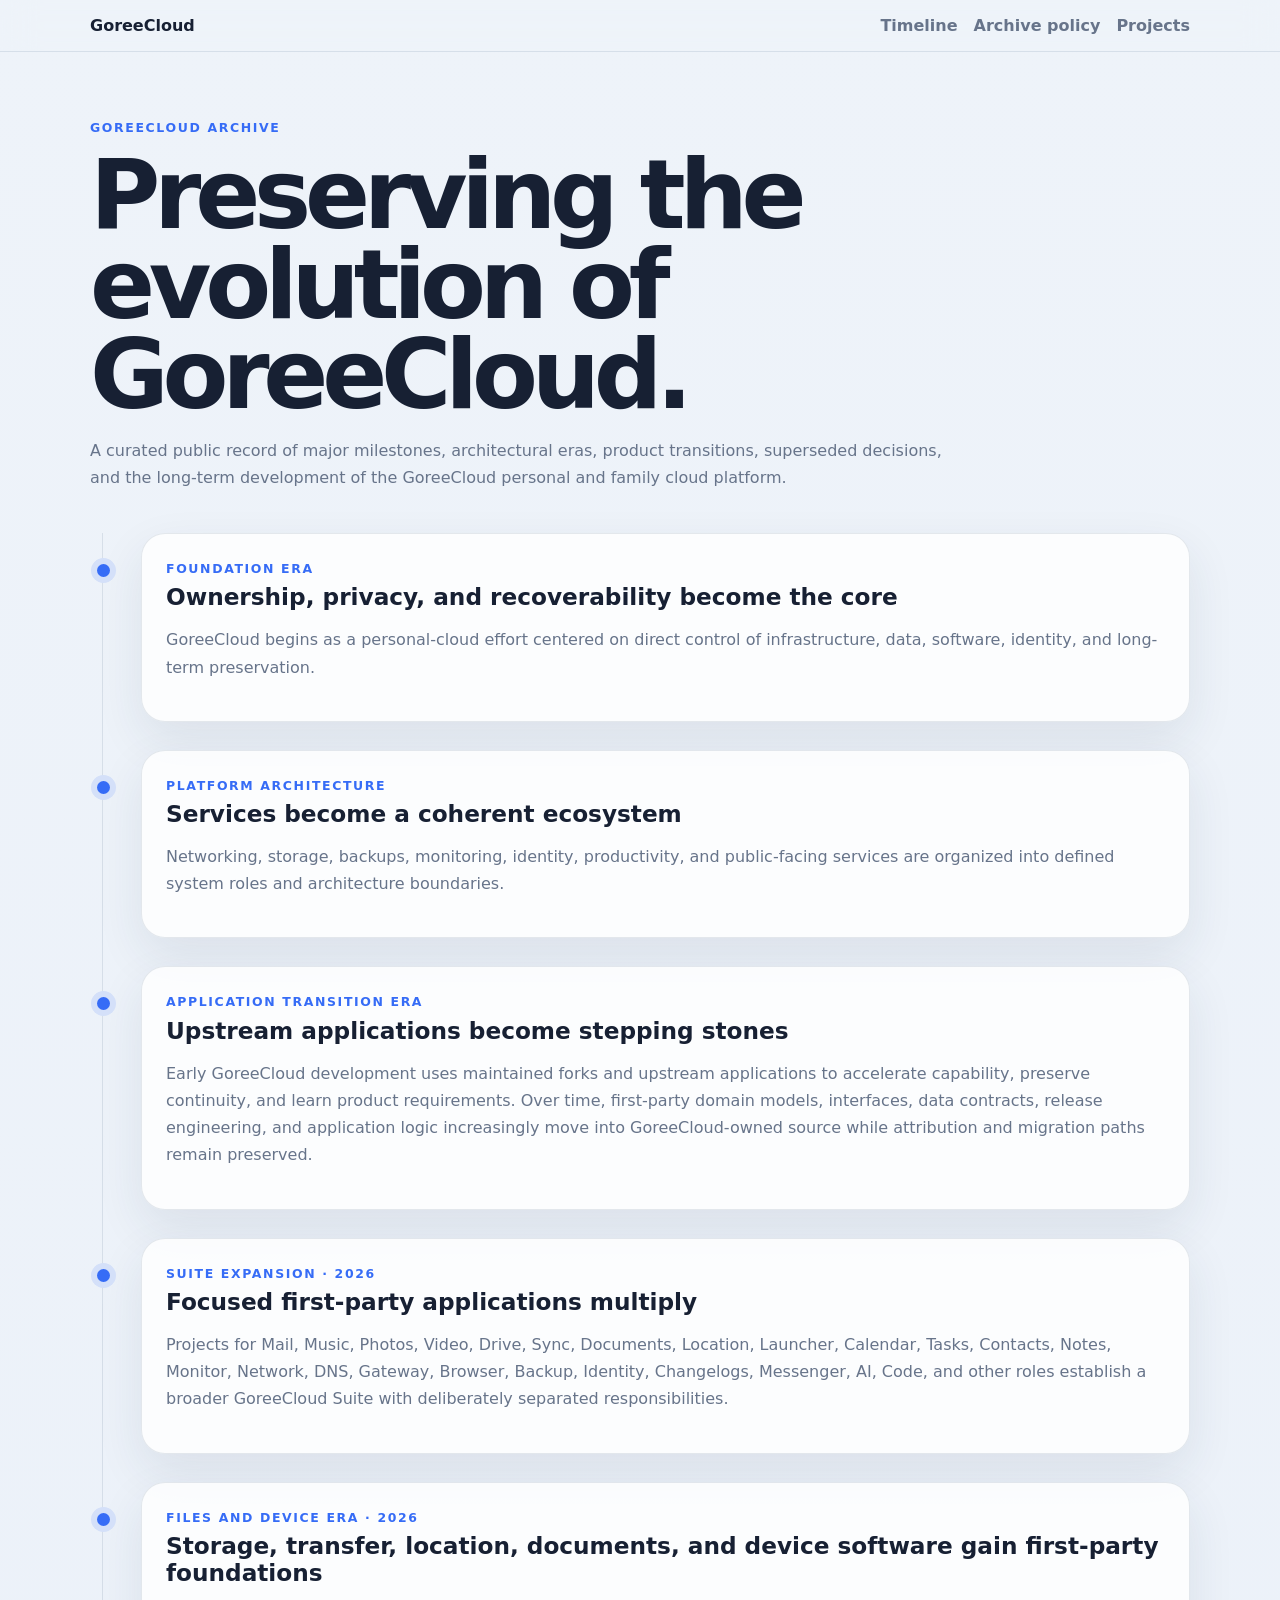
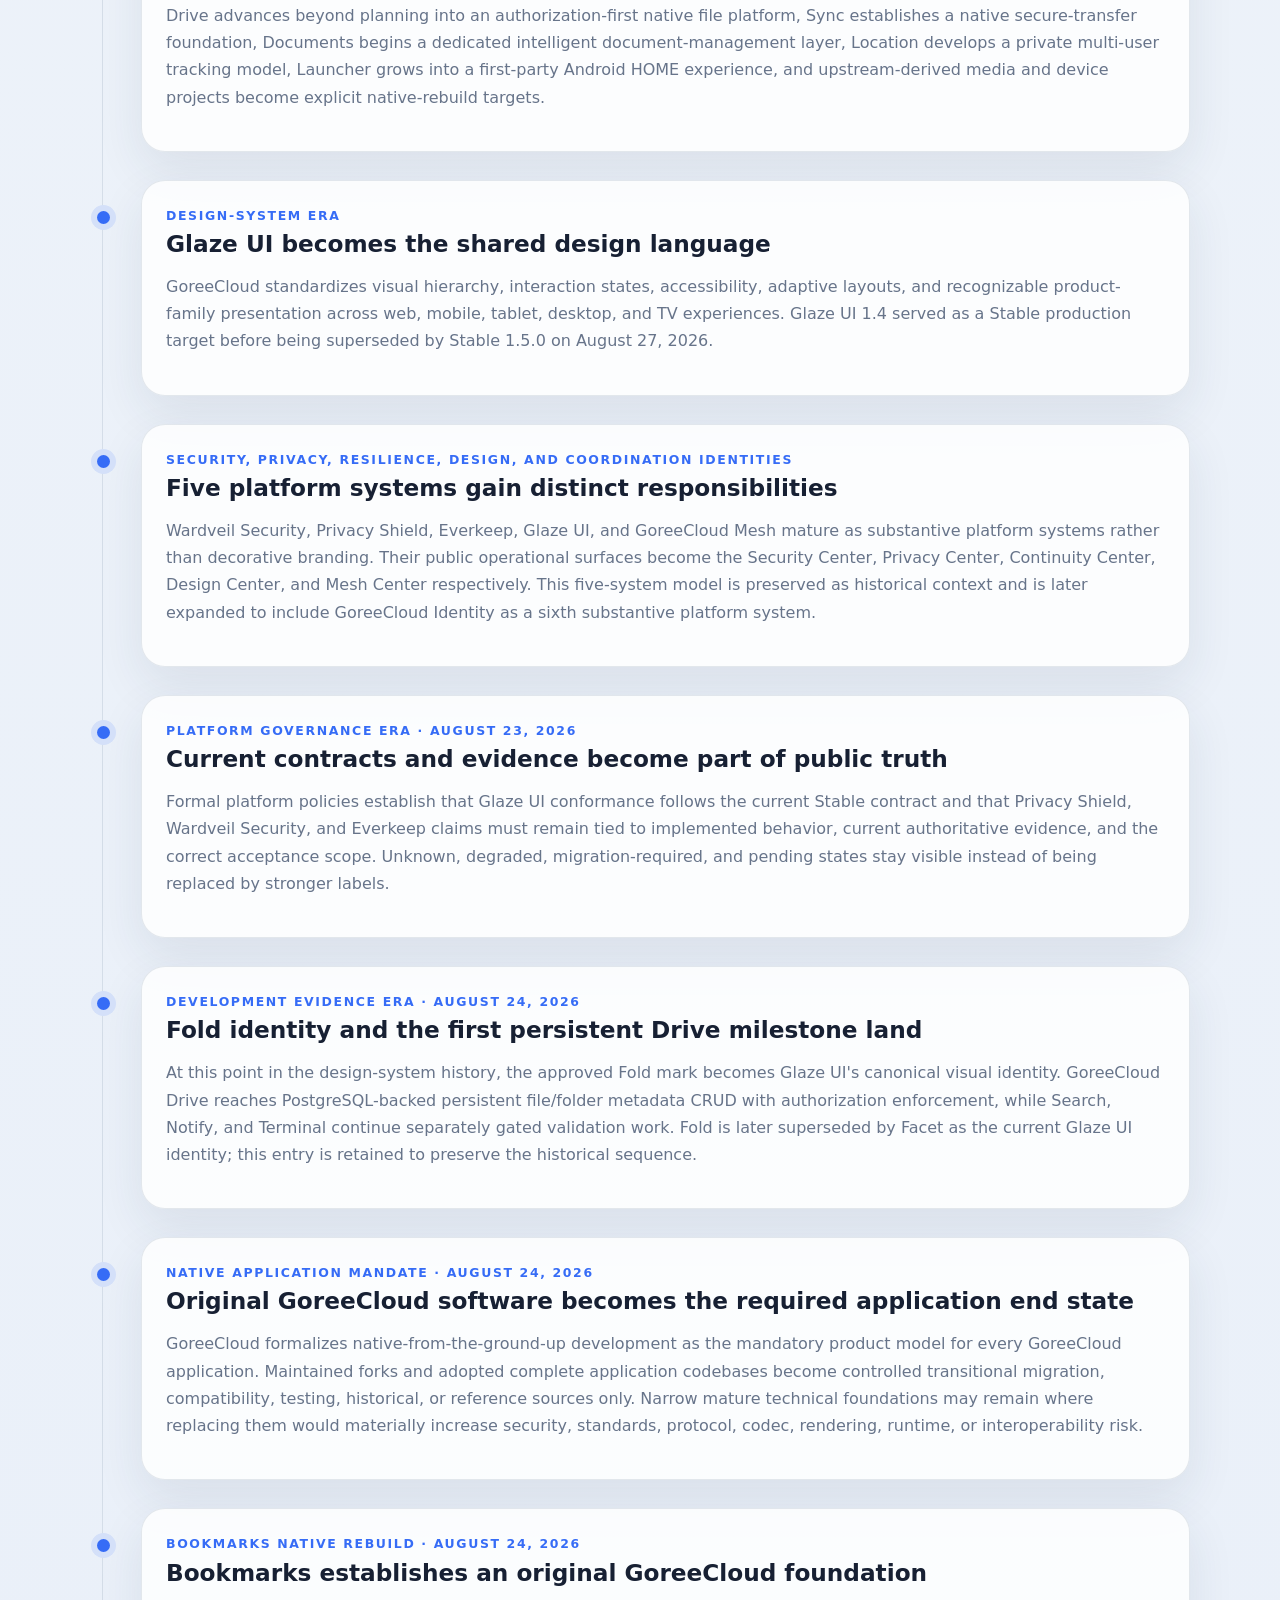
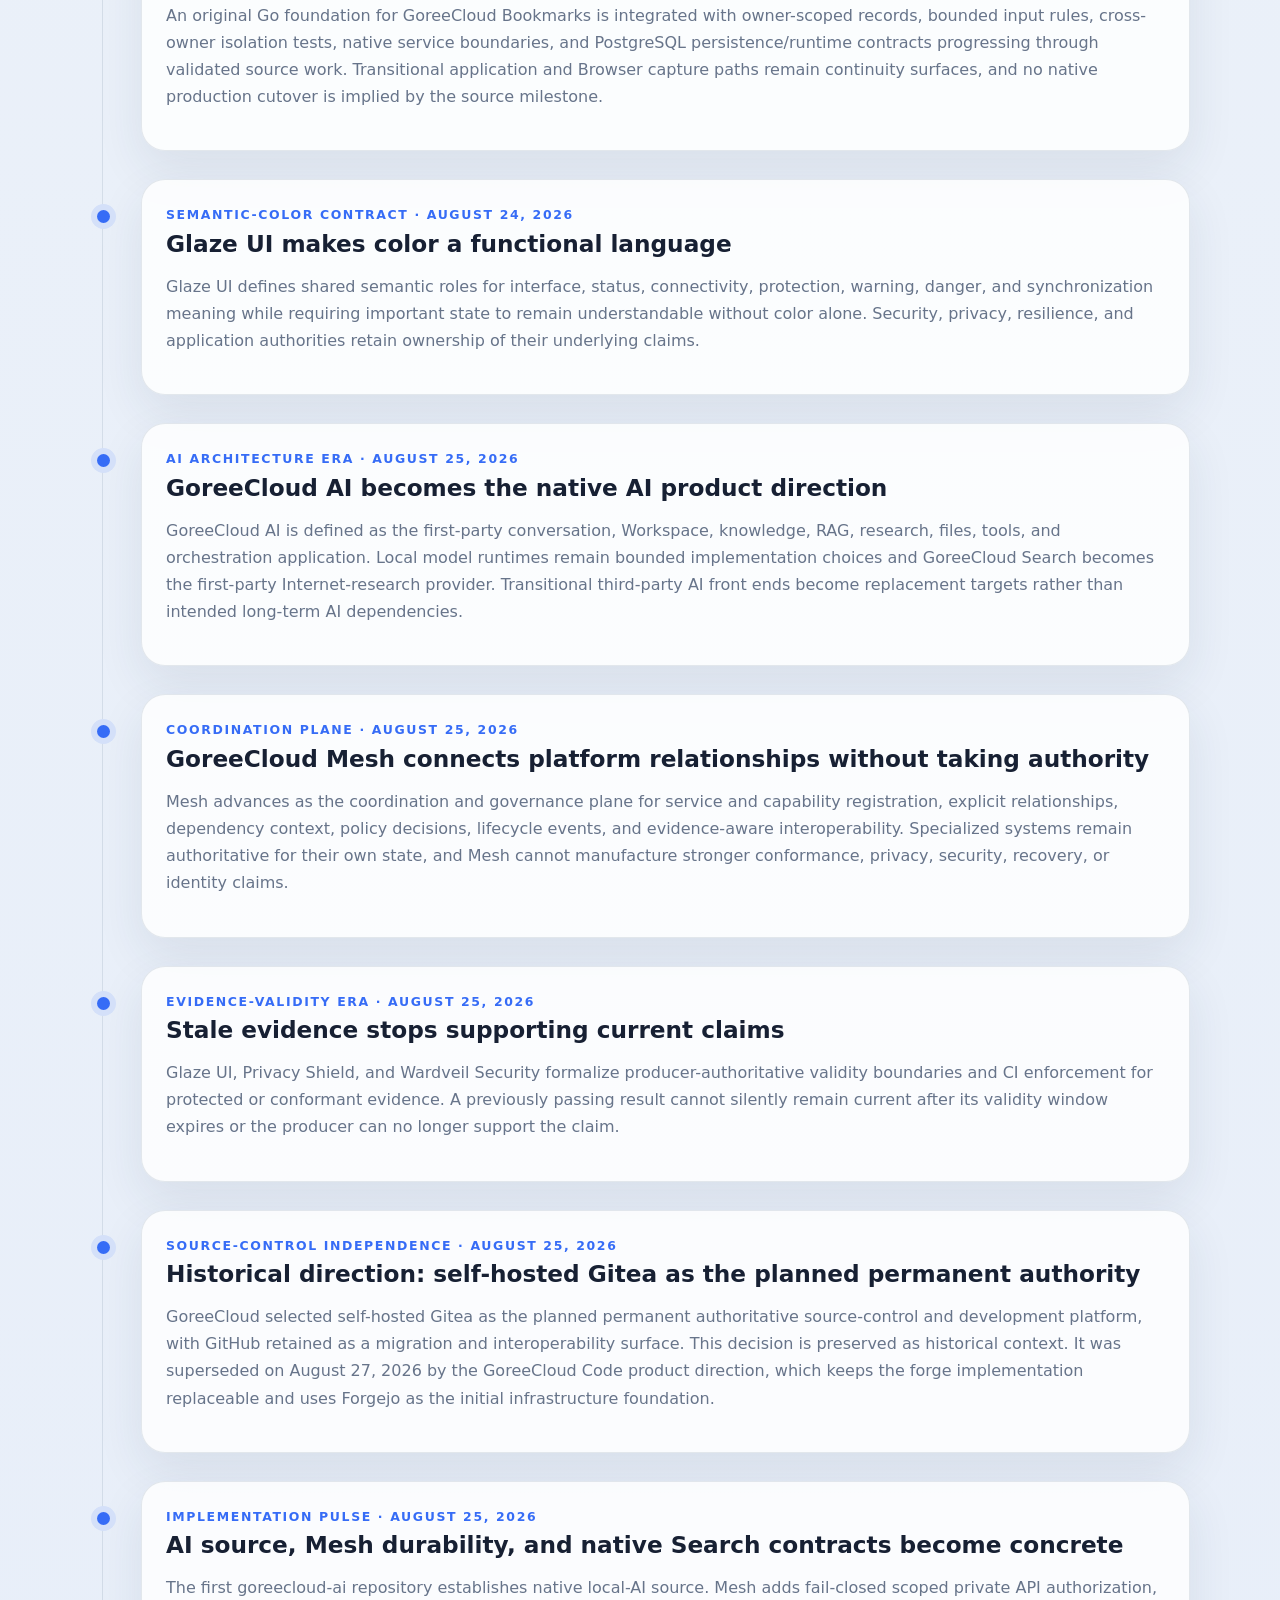
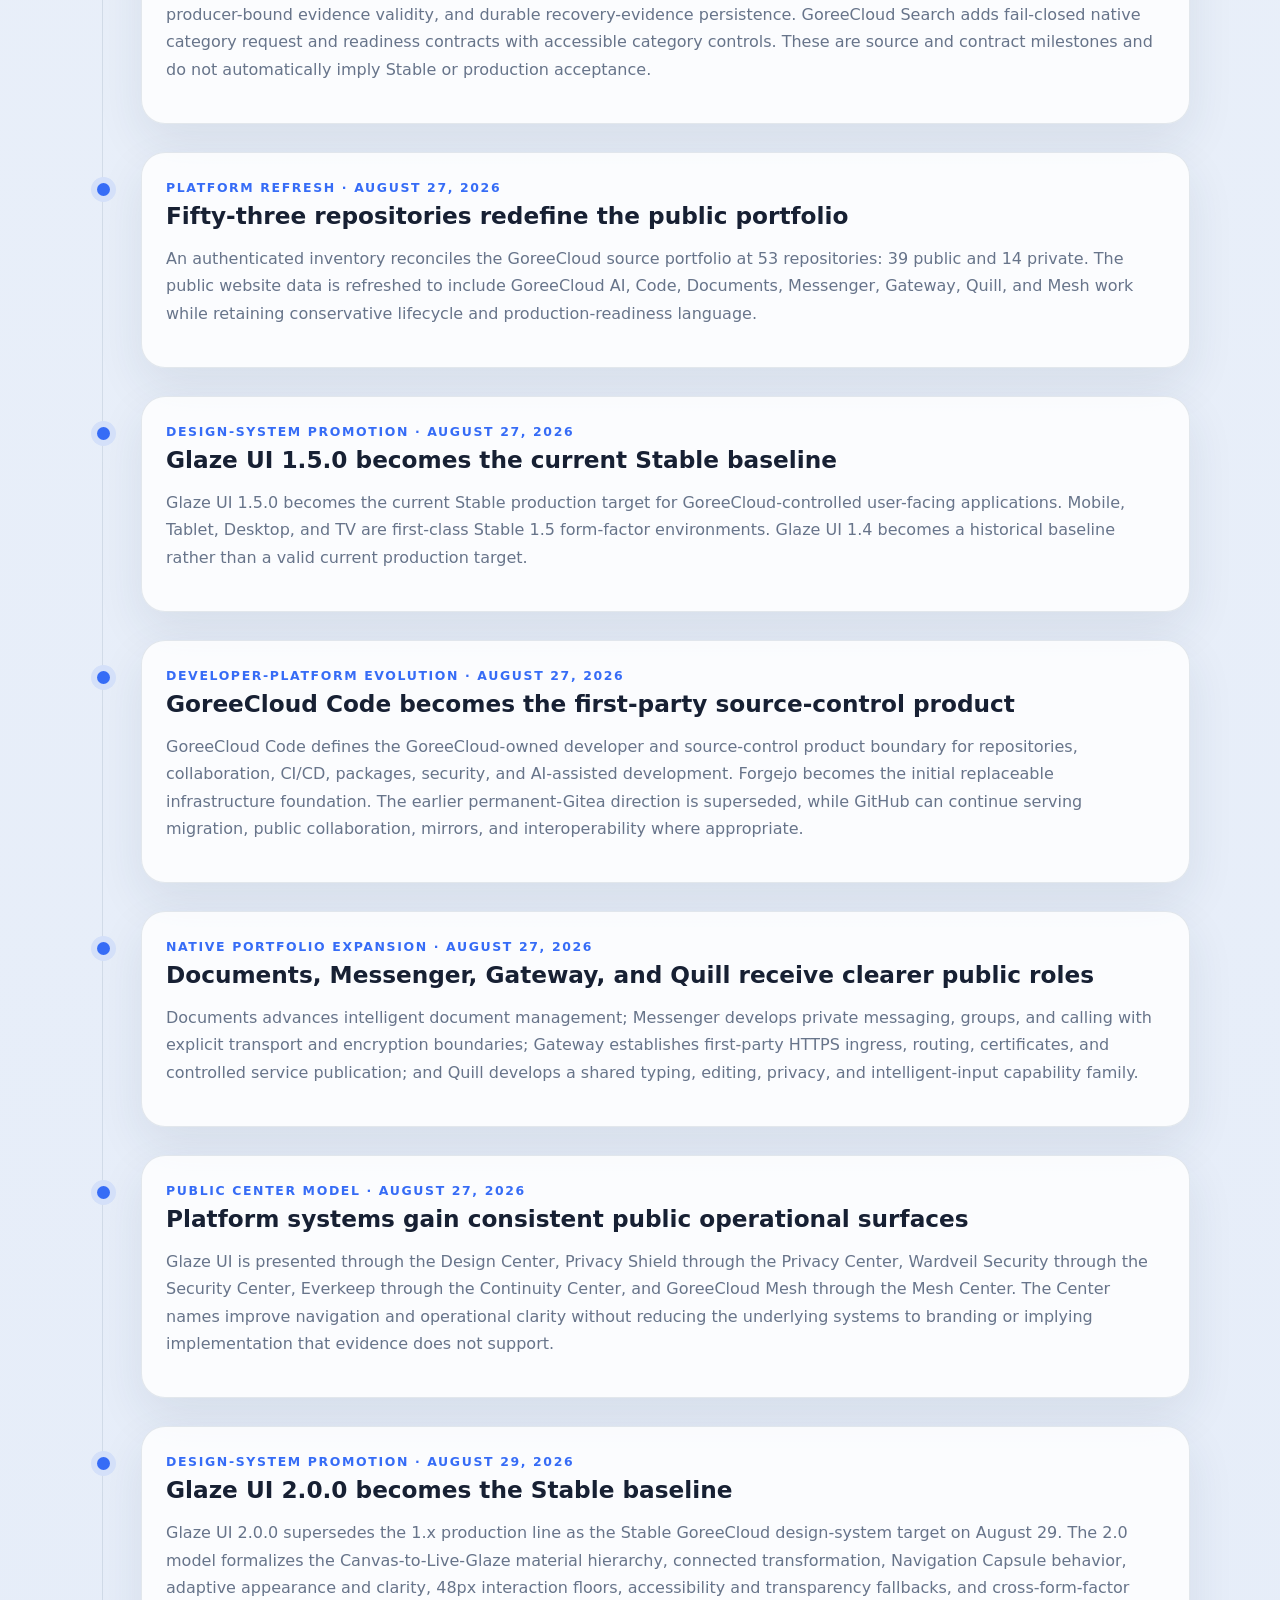
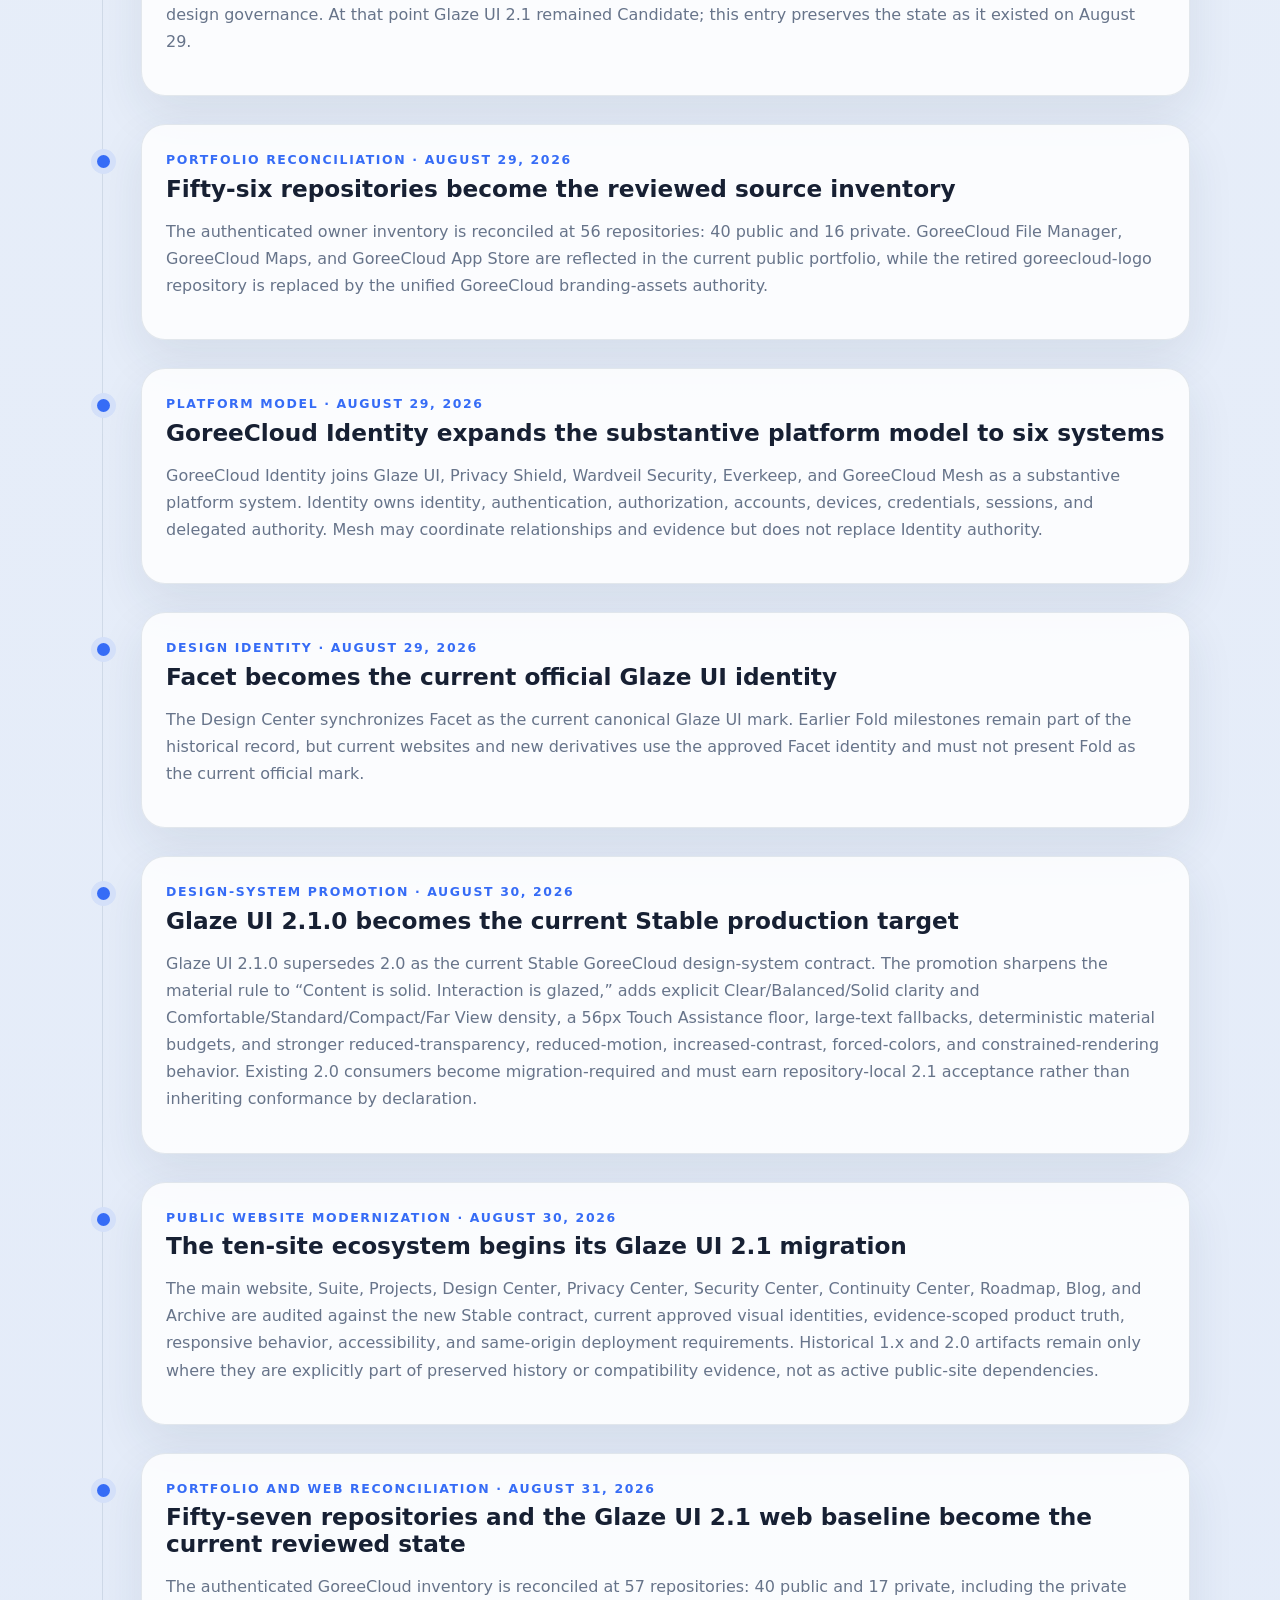
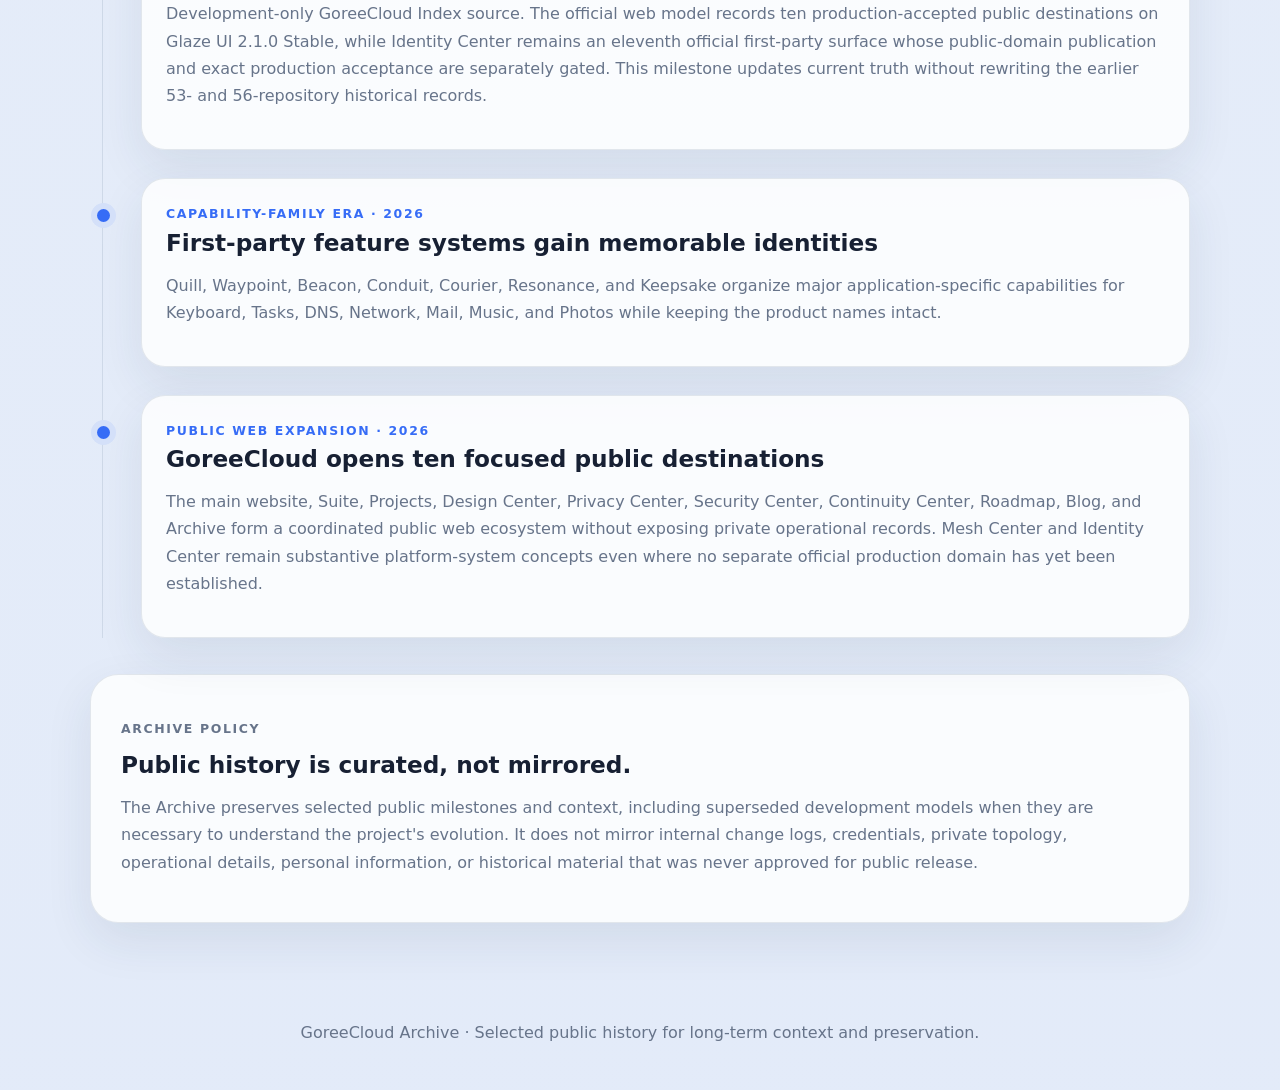
==== commit 48345972: "docs(archive): record August 31 portfolio reconciliation" ====
--- a/sites/archive/index.html
+++ b/sites/archive/index.html
@@ -27,6 +27,7 @@
 <article><time>Design identity · August 29, 2026</time><h2>Facet becomes the current official Glaze UI identity</h2><p>The Design Center synchronizes Facet as the current canonical Glaze UI mark. Earlier Fold milestones remain part of the historical record, but current websites and new derivatives use the approved Facet identity and must not present Fold as the current official mark.</p></article>
 <article><time>Design-system promotion · August 30, 2026</time><h2>Glaze UI 2.1.0 becomes the current Stable production target</h2><p>Glaze UI 2.1.0 supersedes 2.0 as the current Stable GoreeCloud design-system contract. The promotion sharpens the material rule to “Content is solid. Interaction is glazed,” adds explicit Clear/Balanced/Solid clarity and Comfortable/Standard/Compact/Far View density, a 56px Touch Assistance floor, large-text fallbacks, deterministic material budgets, and stronger reduced-transparency, reduced-motion, increased-contrast, forced-colors, and constrained-rendering behavior. Existing 2.0 consumers become migration-required and must earn repository-local 2.1 acceptance rather than inheriting conformance by declaration.</p></article>
 <article><time>Public website modernization · August 30, 2026</time><h2>The ten-site ecosystem begins its Glaze UI 2.1 migration</h2><p>The main website, Suite, Projects, Design Center, Privacy Center, Security Center, Continuity Center, Roadmap, Blog, and Archive are audited against the new Stable contract, current approved visual identities, evidence-scoped product truth, responsive behavior, accessibility, and same-origin deployment requirements. Historical 1.x and 2.0 artifacts remain only where they are explicitly part of preserved history or compatibility evidence, not as active public-site dependencies.</p></article>
+<article><time>Portfolio and web reconciliation · August 31, 2026</time><h2>Fifty-seven repositories and the Glaze UI 2.1 web baseline become the current reviewed state</h2><p>The authenticated GoreeCloud inventory is reconciled at 57 repositories: 40 public and 17 private, including the private Development-only GoreeCloud Index source. The official web model records ten production-accepted public destinations on Glaze UI 2.1.0 Stable, while Identity Center remains an eleventh official first-party surface whose public-domain publication and exact production acceptance are separately gated. This milestone updates current truth without rewriting the earlier 53- and 56-repository historical records.</p></article>
 <article><time>Capability-family era · 2026</time><h2>First-party feature systems gain memorable identities</h2><p>Quill, Waypoint, Beacon, Conduit, Courier, Resonance, and Keepsake organize major application-specific capabilities for Keyboard, Tasks, DNS, Network, Mail, Music, and Photos while keeping the product names intact.</p></article>
 <article><time>Public web expansion · 2026</time><h2>GoreeCloud opens ten focused public destinations</h2><p>The main website, Suite, Projects, Design Center, Privacy Center, Security Center, Continuity Center, Roadmap, Blog, and Archive form a coordinated public web ecosystem without exposing private operational records. Mesh Center and Identity Center remain substantive platform-system concepts even where no separate official production domain has yet been established.</p></article>
 </section><section id="principles" class="policy"><p class="eyebrow">Archive policy</p><h2>Public history is curated, not mirrored.</h2><p>The Archive preserves selected public milestones and context, including superseded development models when they are necessary to understand the project's evolution. It does not mirror internal change logs, credentials, private topology, operational details, personal information, or historical material that was never approved for public release.</p></section></main><footer>GoreeCloud Archive · Selected public history for long-term context and preservation.</footer></body></html>
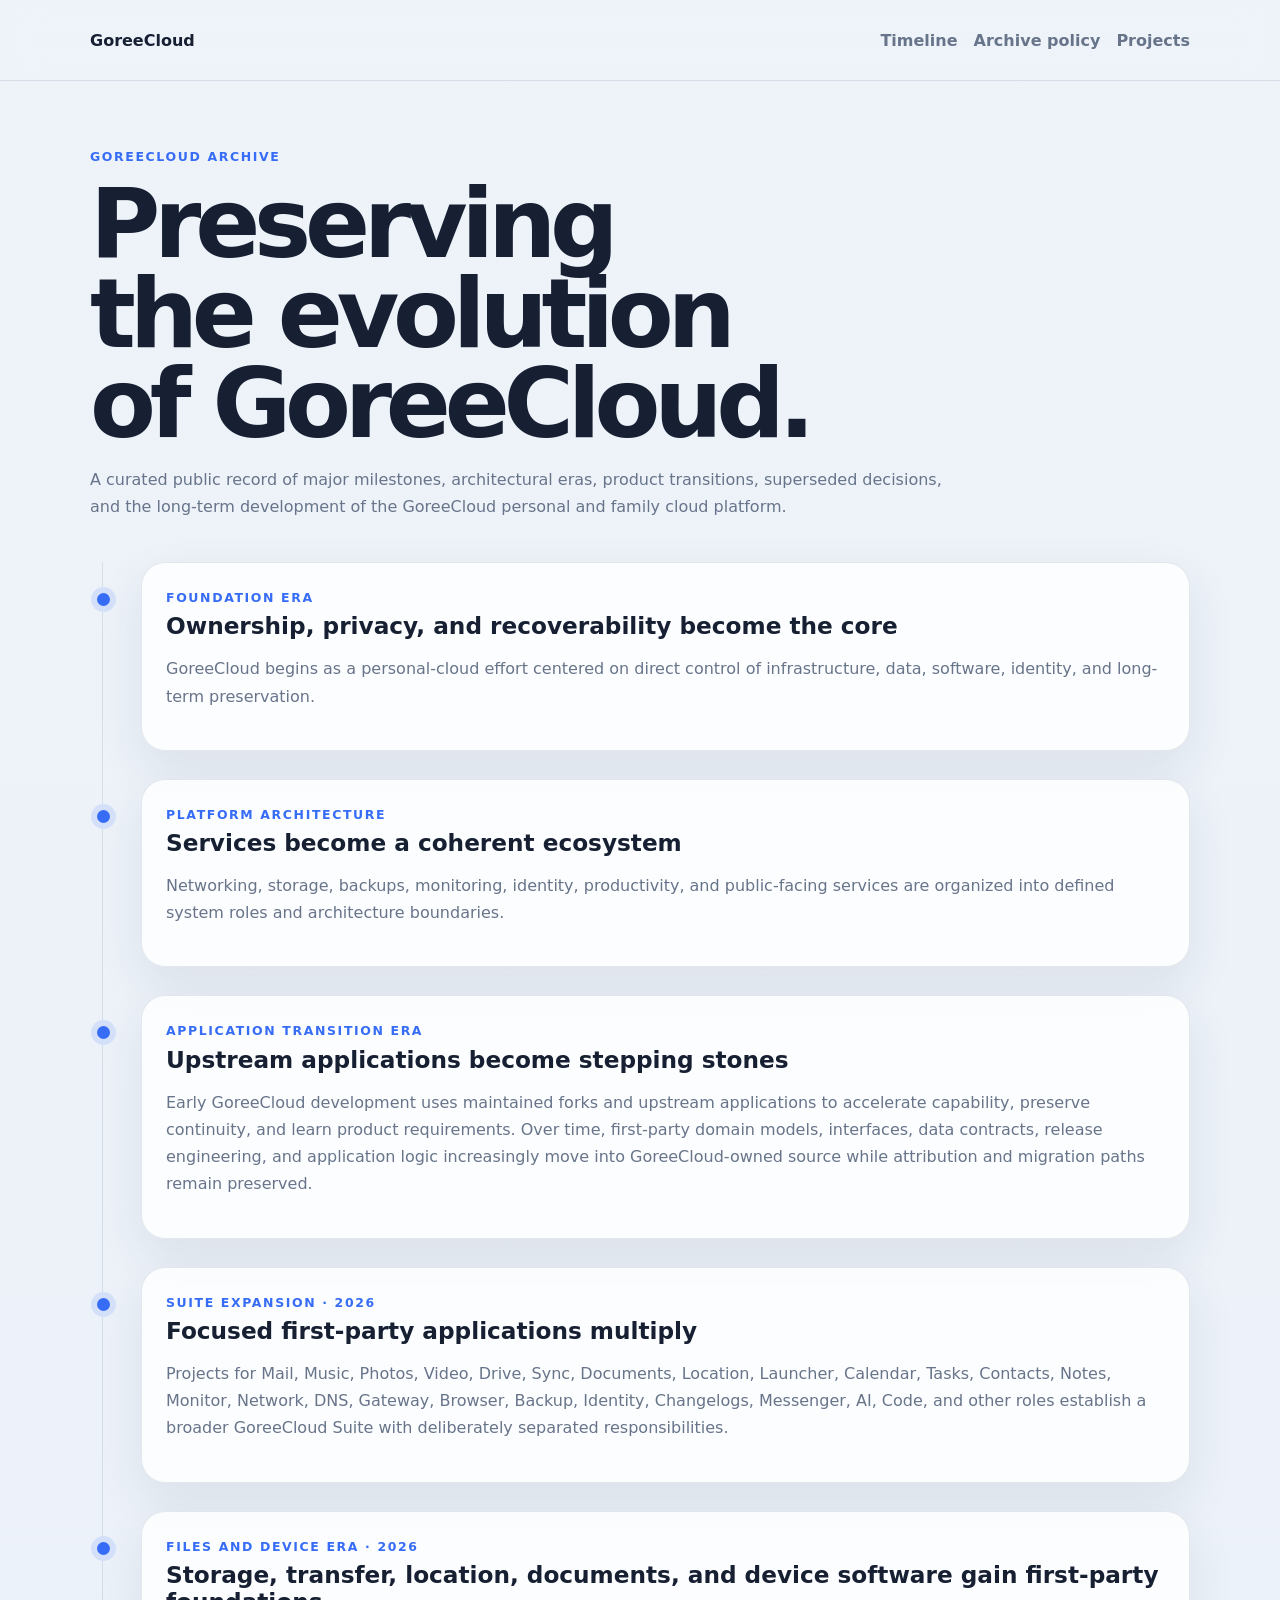
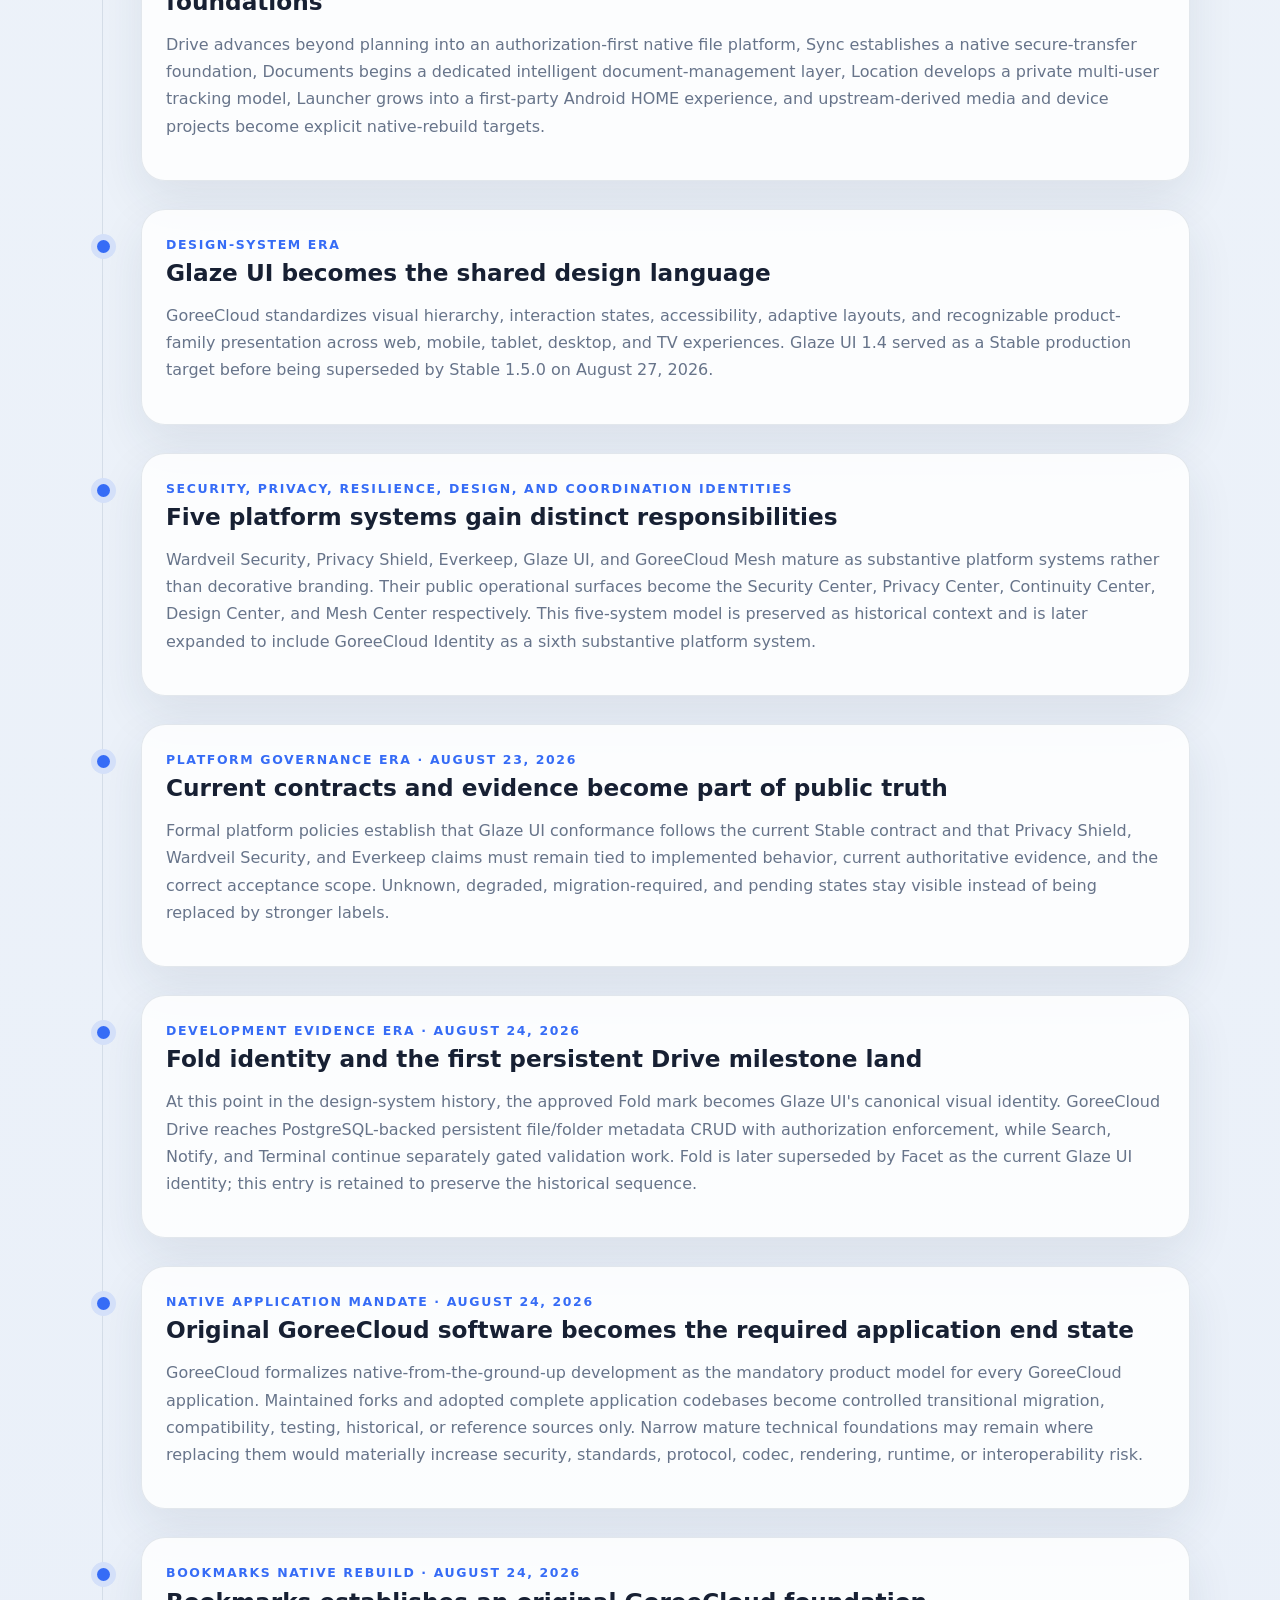
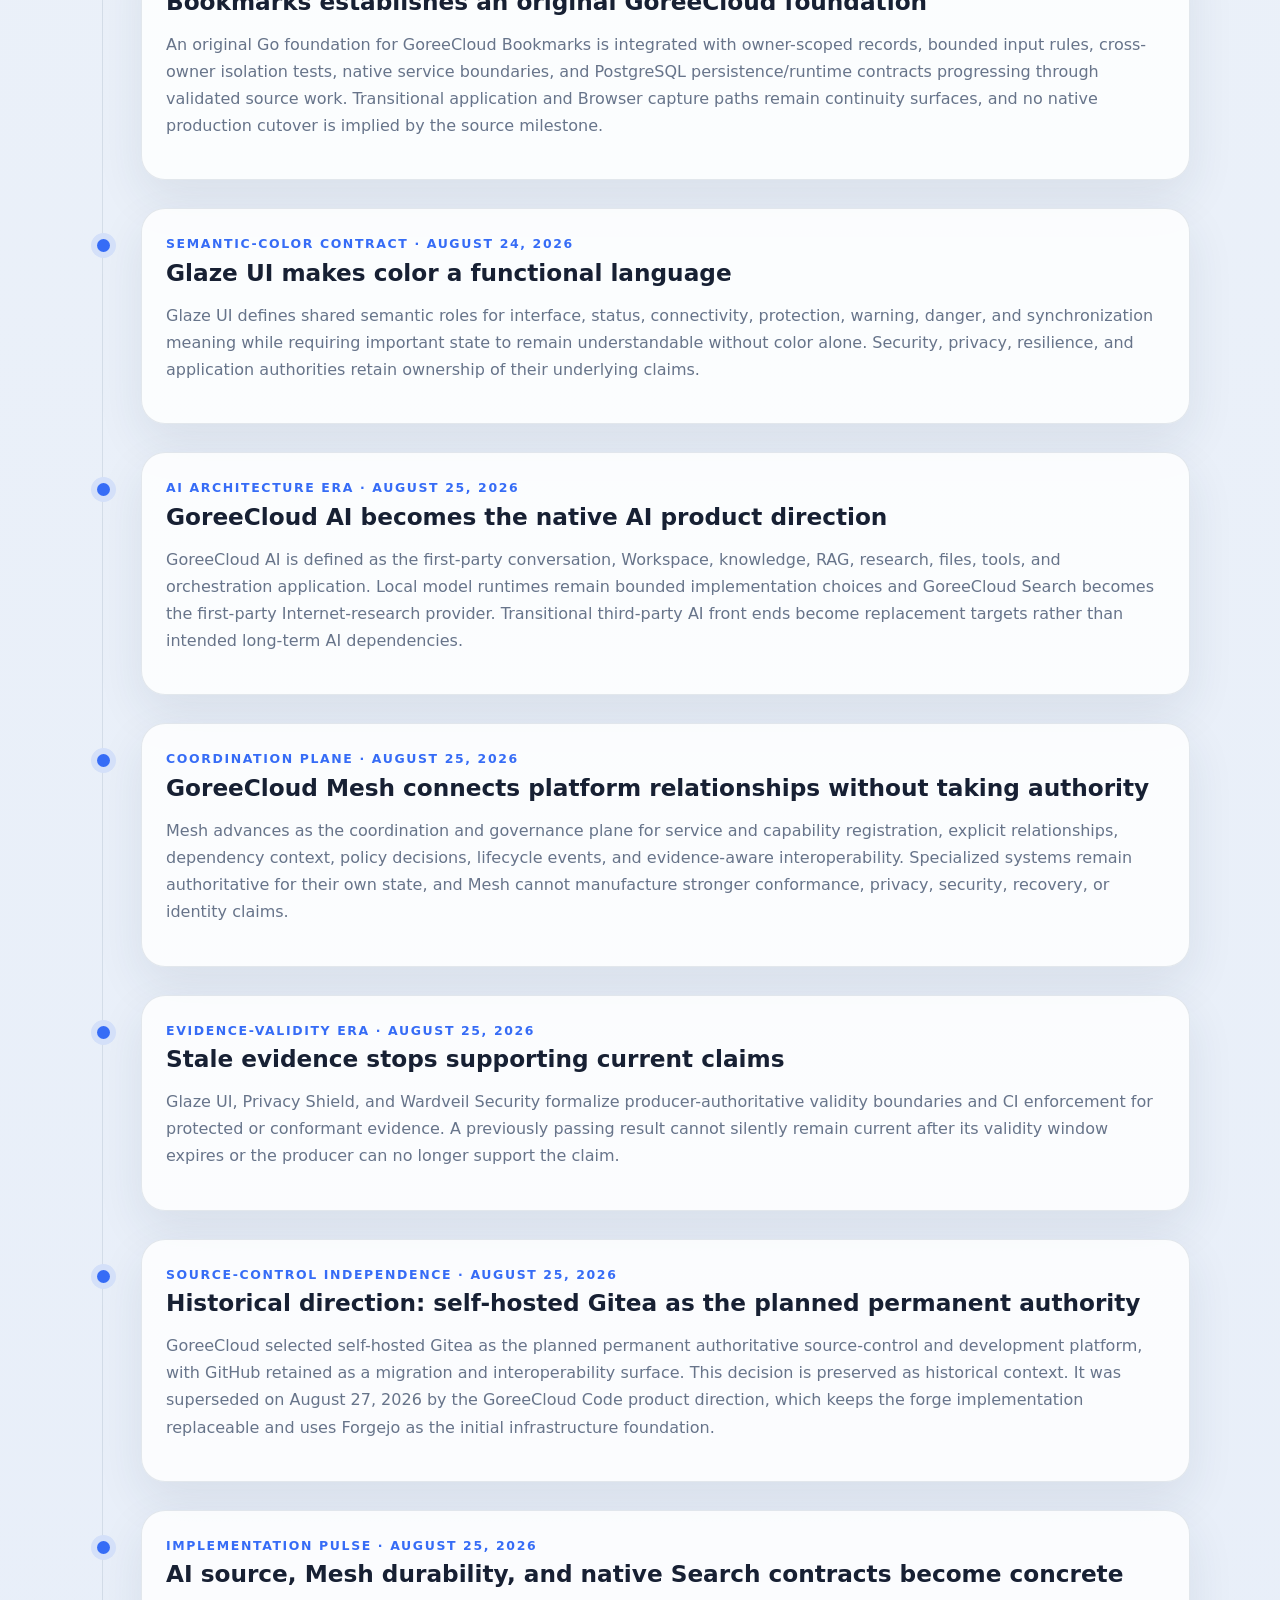
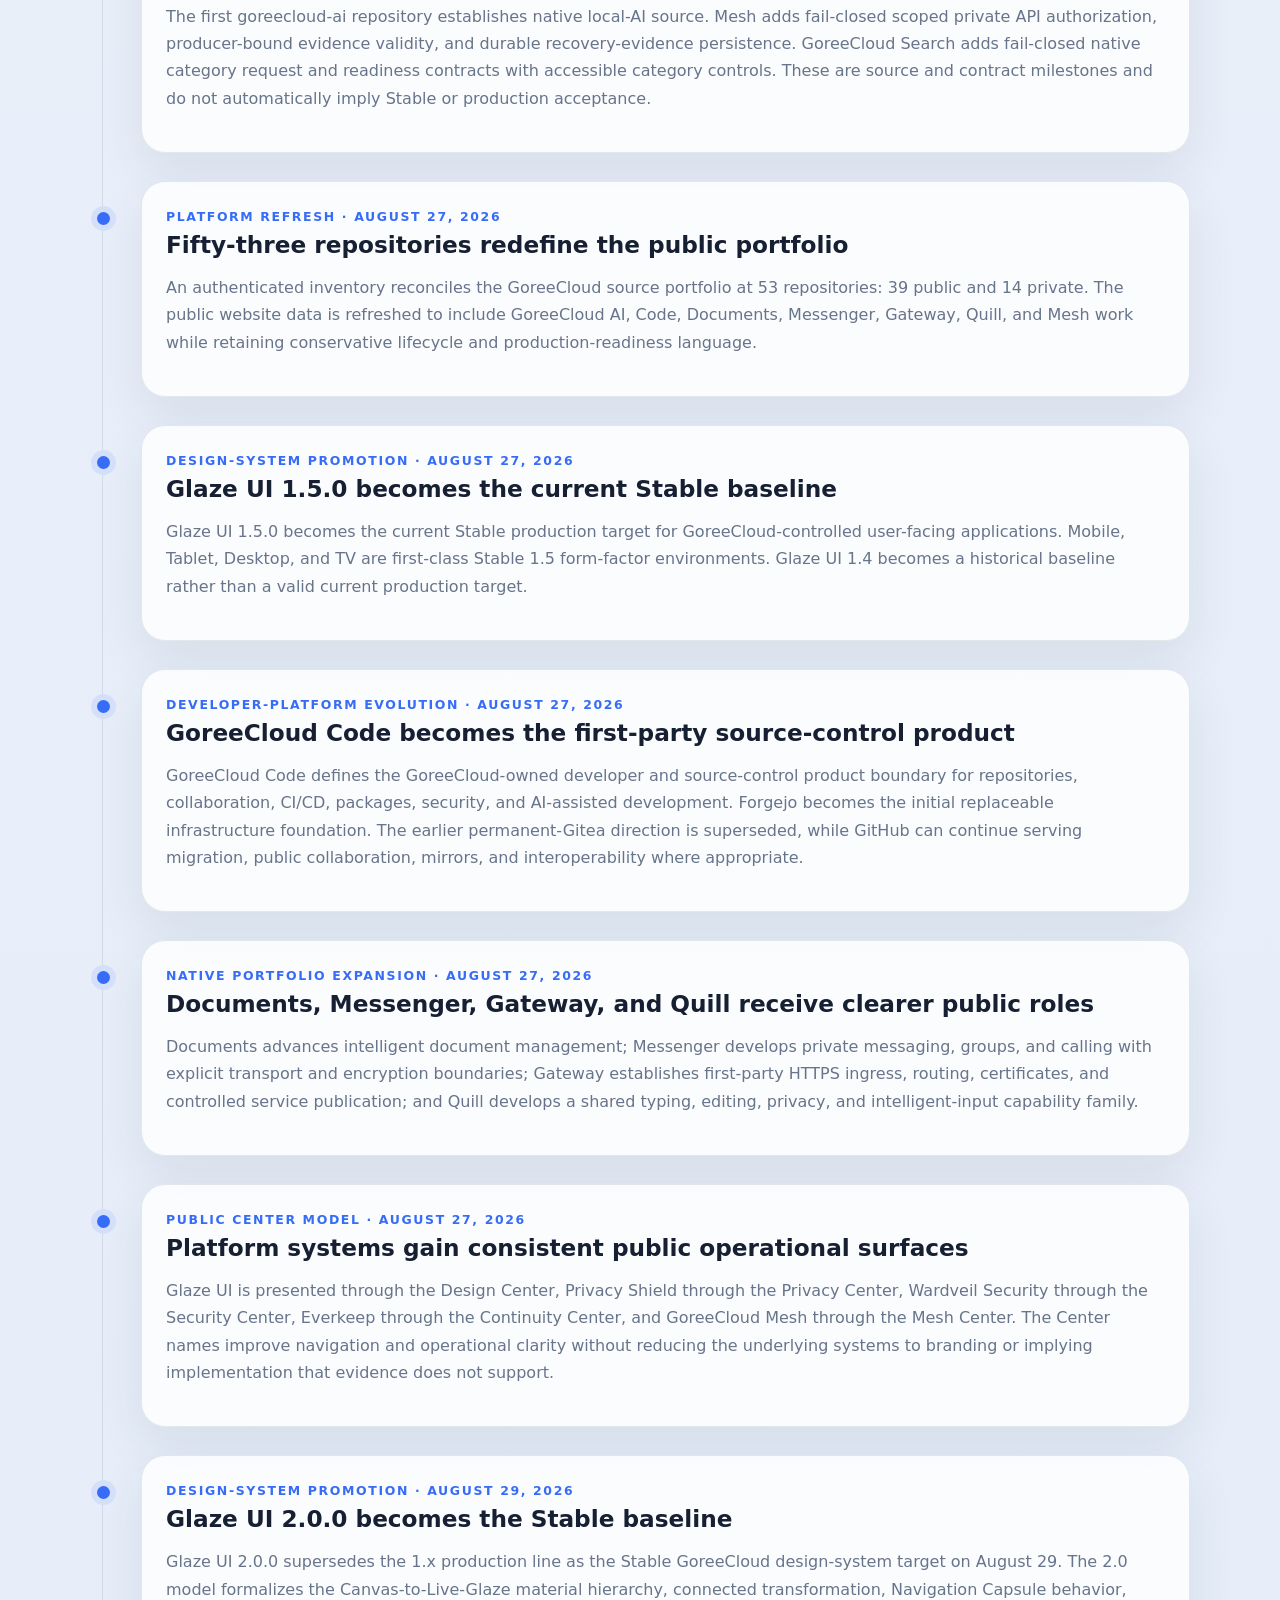
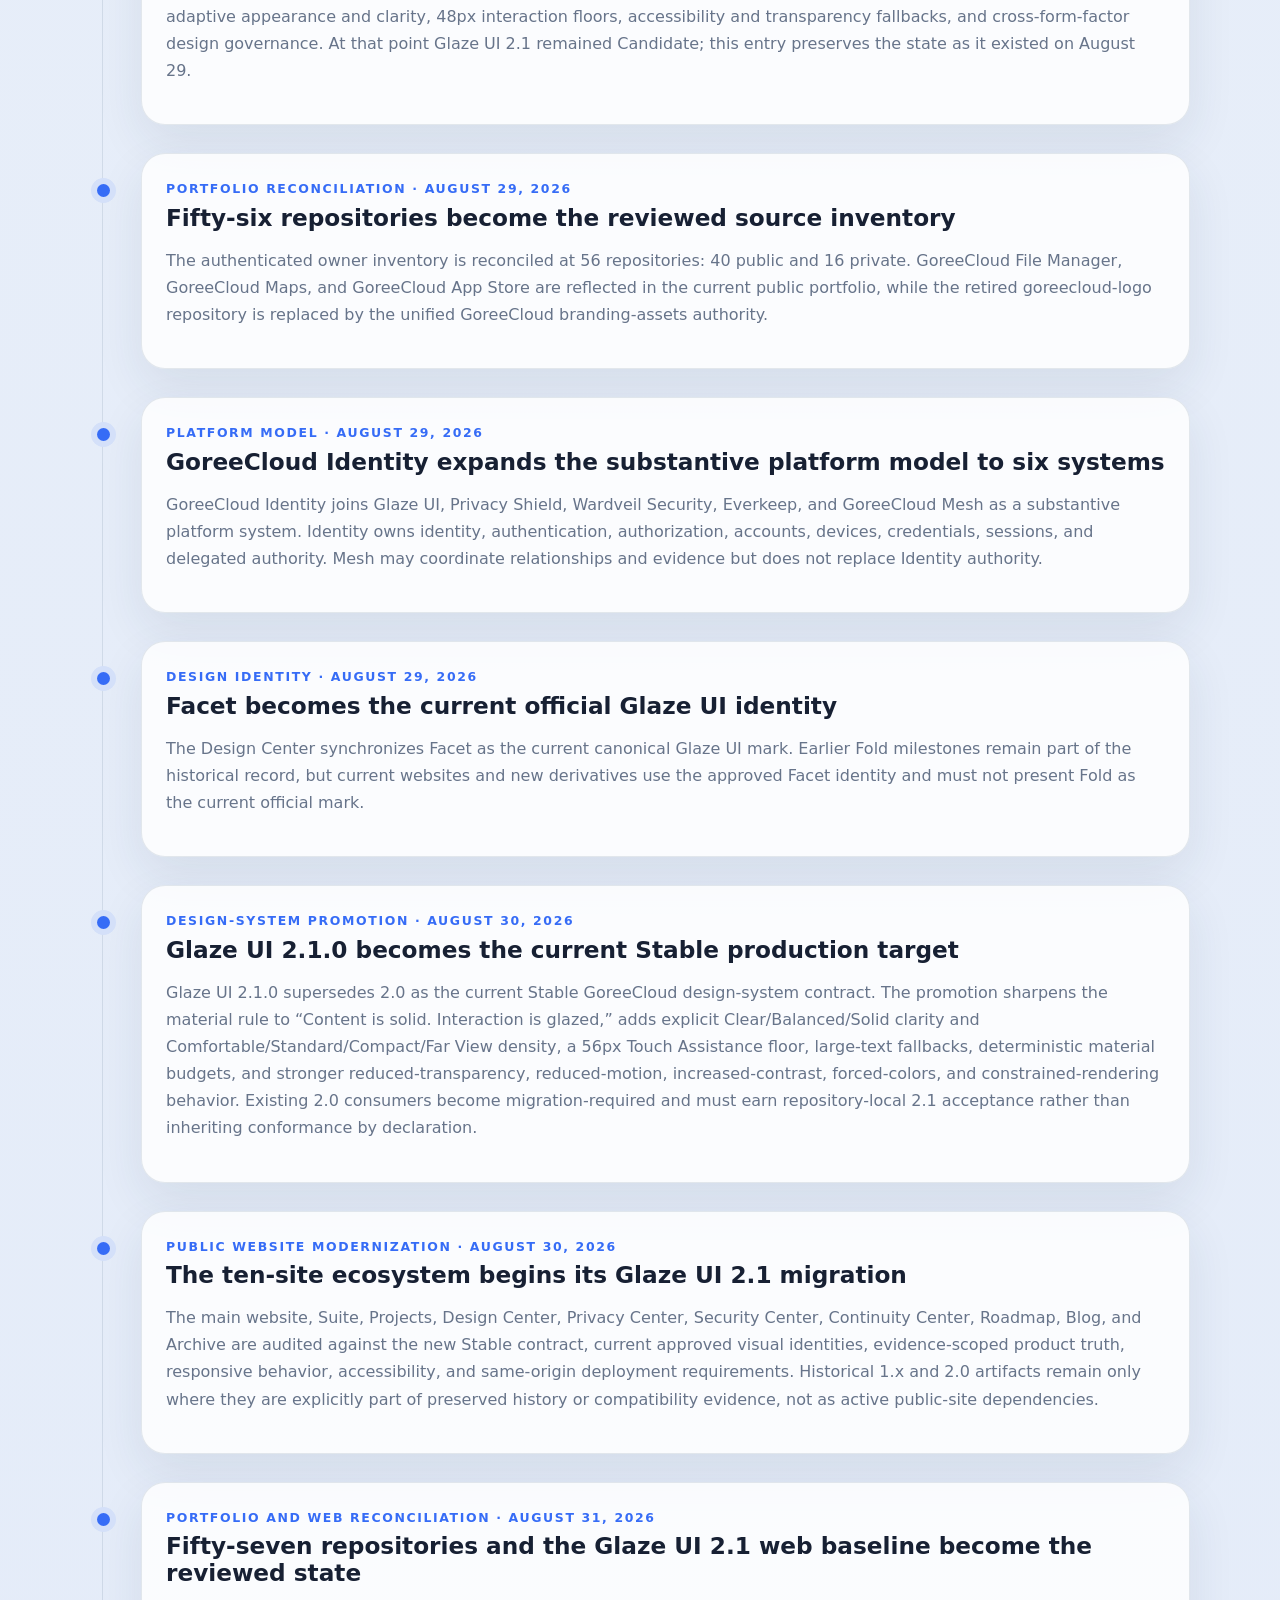
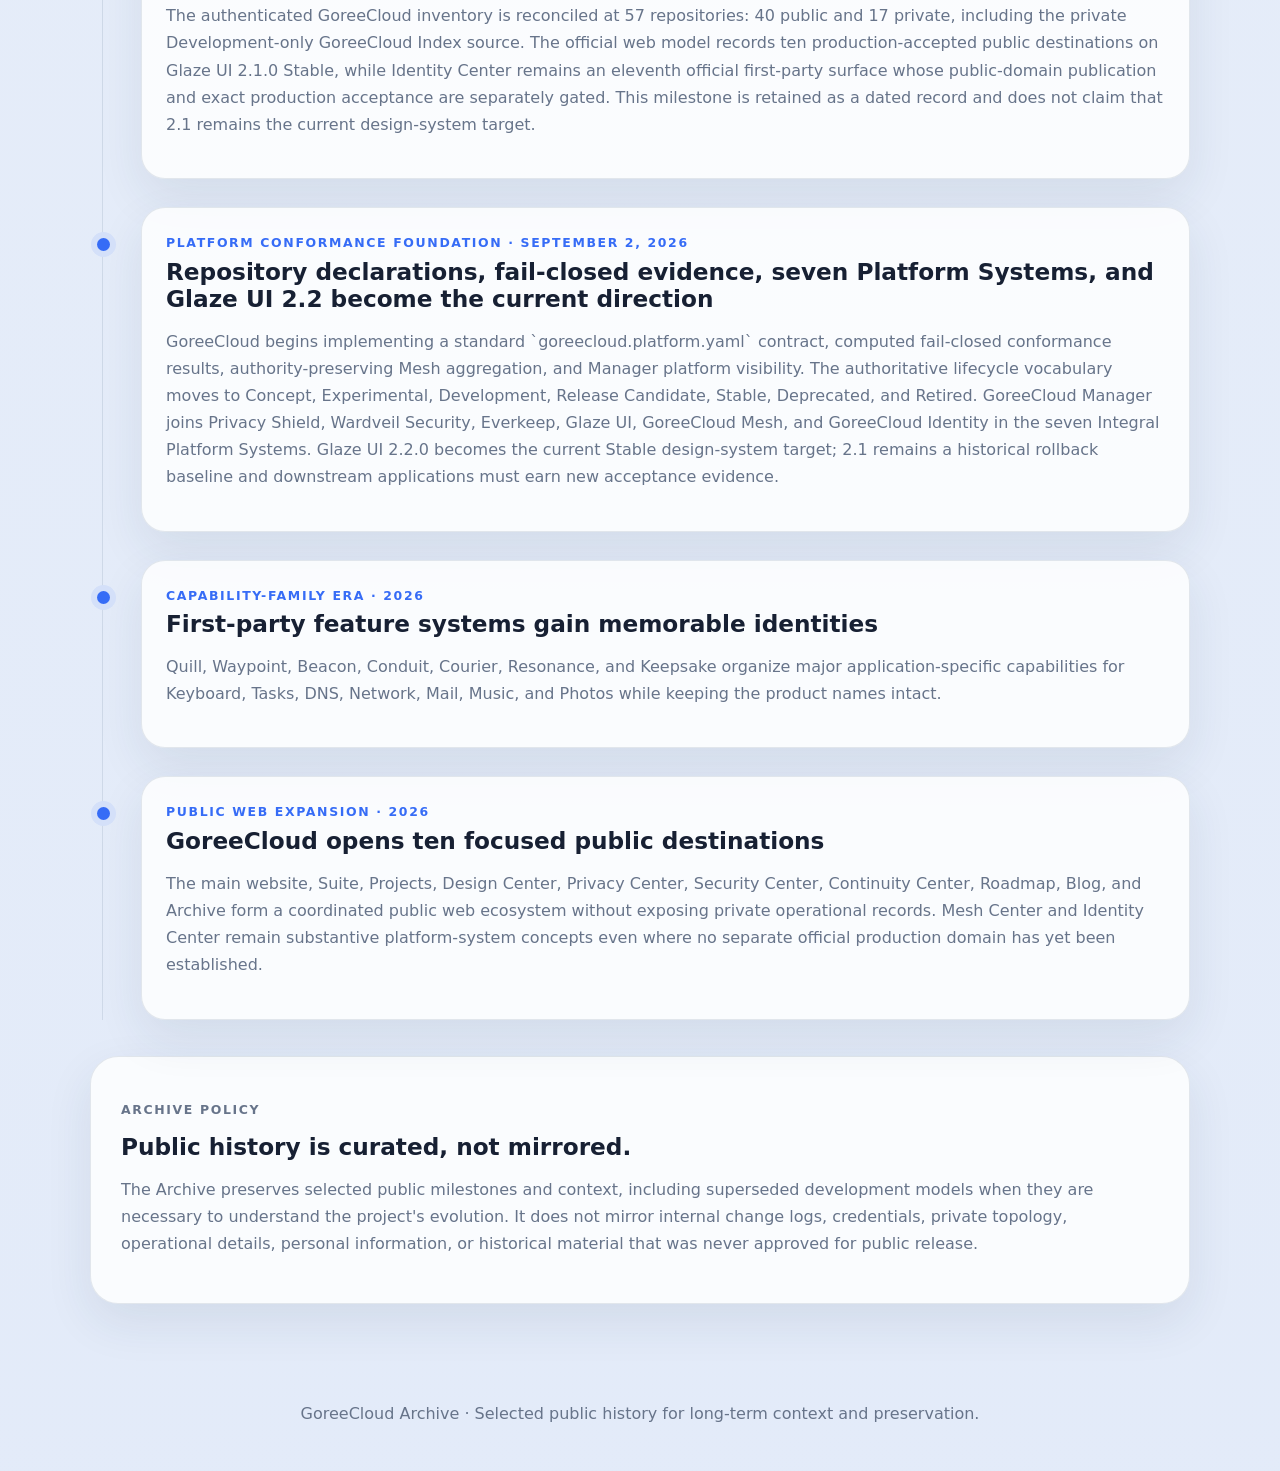
==== commit f8a26724: "Migrate Archive source to Glaze UI 2.2" ====
--- a/sites/archive/index.html
+++ b/sites/archive/index.html
@@ -1,4 +1,4 @@
-<!doctype html><html lang="en"><head><meta charset="utf-8"><meta name="viewport" content="width=device-width,initial-scale=1,viewport-fit=cover"><meta name="color-scheme" content="light dark"><title>GoreeCloud Archive</title><meta name="description" content="Selected public milestones and the historical evolution of GoreeCloud, including native applications, GoreeCloud AI, Code, Mesh, Identity, platform Centers, Glaze UI, and source-control transitions."><link rel="stylesheet" href="./style.css"><meta name="goreecloud-glaze-ui" content="2.1.0"><link rel="stylesheet" href="/glaze-ui-2.1.0.css" data-glaze-ui="2.1.0"></head><body class="glaze-canvas"><header class="top glaze-material-soft"><a class="brand" href="https://www.goreecloud.com">GoreeCloud</a><nav class="glaze-navigation-capsule" aria-label="Primary"><a href="#timeline">Timeline</a><a href="#principles">Archive policy</a><a href="https://projects.goreecloud.com">Projects</a></nav></header><main><section class="hero"><p class="eyebrow">GoreeCloud Archive</p><h1>Preserving the evolution of GoreeCloud.</h1><p>A curated public record of major milestones, architectural eras, product transitions, superseded decisions, and the long-term development of the GoreeCloud personal and family cloud platform.</p></section><section id="timeline" class="timeline">
+<!doctype html><html lang="en"><head><meta charset="utf-8"><meta name="viewport" content="width=device-width,initial-scale=1,viewport-fit=cover"><meta name="color-scheme" content="light dark"><title>GoreeCloud Archive</title><meta name="description" content="Selected public milestones and the historical evolution of GoreeCloud, including native applications, GoreeCloud AI, Code, Mesh, Identity, platform Centers, Glaze UI, and source-control transitions."><link rel="stylesheet" href="./style.css"><meta name="goreecloud-glaze-ui" content="2.2.0"><link rel="stylesheet" href="/glaze-ui-2.2.0.css" data-glaze-ui="2.2.0"></head><body class="glaze-canvas"><header class="top glaze-material-soft"><a class="brand" href="https://www.goreecloud.com">GoreeCloud</a><nav class="glaze-navigation-capsule" aria-label="Primary"><a href="#timeline">Timeline</a><a href="#principles">Archive policy</a><a href="https://projects.goreecloud.com">Projects</a></nav></header><main><section class="hero"><p class="eyebrow">GoreeCloud Archive</p><h1>Preserving the evolution of GoreeCloud.</h1><p>A curated public record of major milestones, architectural eras, product transitions, superseded decisions, and the long-term development of the GoreeCloud personal and family cloud platform.</p></section><section id="timeline" class="timeline">
 <article><time>Foundation era</time><h2>Ownership, privacy, and recoverability become the core</h2><p>GoreeCloud begins as a personal-cloud effort centered on direct control of infrastructure, data, software, identity, and long-term preservation.</p></article>
 <article><time>Platform architecture</time><h2>Services become a coherent ecosystem</h2><p>Networking, storage, backups, monitoring, identity, productivity, and public-facing services are organized into defined system roles and architecture boundaries.</p></article>
 <article><time>Application transition era</time><h2>Upstream applications become stepping stones</h2><p>Early GoreeCloud development uses maintained forks and upstream applications to accelerate capability, preserve continuity, and learn product requirements. Over time, first-party domain models, interfaces, data contracts, release engineering, and application logic increasingly move into GoreeCloud-owned source while attribution and migration paths remain preserved.</p></article>
@@ -27,7 +27,8 @@
 <article><time>Design identity · August 29, 2026</time><h2>Facet becomes the current official Glaze UI identity</h2><p>The Design Center synchronizes Facet as the current canonical Glaze UI mark. Earlier Fold milestones remain part of the historical record, but current websites and new derivatives use the approved Facet identity and must not present Fold as the current official mark.</p></article>
 <article><time>Design-system promotion · August 30, 2026</time><h2>Glaze UI 2.1.0 becomes the current Stable production target</h2><p>Glaze UI 2.1.0 supersedes 2.0 as the current Stable GoreeCloud design-system contract. The promotion sharpens the material rule to “Content is solid. Interaction is glazed,” adds explicit Clear/Balanced/Solid clarity and Comfortable/Standard/Compact/Far View density, a 56px Touch Assistance floor, large-text fallbacks, deterministic material budgets, and stronger reduced-transparency, reduced-motion, increased-contrast, forced-colors, and constrained-rendering behavior. Existing 2.0 consumers become migration-required and must earn repository-local 2.1 acceptance rather than inheriting conformance by declaration.</p></article>
 <article><time>Public website modernization · August 30, 2026</time><h2>The ten-site ecosystem begins its Glaze UI 2.1 migration</h2><p>The main website, Suite, Projects, Design Center, Privacy Center, Security Center, Continuity Center, Roadmap, Blog, and Archive are audited against the new Stable contract, current approved visual identities, evidence-scoped product truth, responsive behavior, accessibility, and same-origin deployment requirements. Historical 1.x and 2.0 artifacts remain only where they are explicitly part of preserved history or compatibility evidence, not as active public-site dependencies.</p></article>
-<article><time>Portfolio and web reconciliation · August 31, 2026</time><h2>Fifty-seven repositories and the Glaze UI 2.1 web baseline become the current reviewed state</h2><p>The authenticated GoreeCloud inventory is reconciled at 57 repositories: 40 public and 17 private, including the private Development-only GoreeCloud Index source. The official web model records ten production-accepted public destinations on Glaze UI 2.1.0 Stable, while Identity Center remains an eleventh official first-party surface whose public-domain publication and exact production acceptance are separately gated. This milestone updates current truth without rewriting the earlier 53- and 56-repository historical records.</p></article>
+<article><time>Portfolio and web reconciliation · August 31, 2026</time><h2>Fifty-seven repositories and the Glaze UI 2.1 web baseline become the reviewed state</h2><p>The authenticated GoreeCloud inventory is reconciled at 57 repositories: 40 public and 17 private, including the private Development-only GoreeCloud Index source. The official web model records ten production-accepted public destinations on Glaze UI 2.1.0 Stable, while Identity Center remains an eleventh official first-party surface whose public-domain publication and exact production acceptance are separately gated. This milestone is retained as a dated record and does not claim that 2.1 remains the current design-system target.</p></article>
+<article><time>Platform conformance foundation · September 2, 2026</time><h2>Repository declarations, fail-closed evidence, seven Platform Systems, and Glaze UI 2.2 become the current direction</h2><p>GoreeCloud begins implementing a standard `goreecloud.platform.yaml` contract, computed fail-closed conformance results, authority-preserving Mesh aggregation, and Manager platform visibility. The authoritative lifecycle vocabulary moves to Concept, Experimental, Development, Release Candidate, Stable, Deprecated, and Retired. GoreeCloud Manager joins Privacy Shield, Wardveil Security, Everkeep, Glaze UI, GoreeCloud Mesh, and GoreeCloud Identity in the seven Integral Platform Systems. Glaze UI 2.2.0 becomes the current Stable design-system target; 2.1 remains a historical rollback baseline and downstream applications must earn new acceptance evidence.</p></article>
 <article><time>Capability-family era · 2026</time><h2>First-party feature systems gain memorable identities</h2><p>Quill, Waypoint, Beacon, Conduit, Courier, Resonance, and Keepsake organize major application-specific capabilities for Keyboard, Tasks, DNS, Network, Mail, Music, and Photos while keeping the product names intact.</p></article>
 <article><time>Public web expansion · 2026</time><h2>GoreeCloud opens ten focused public destinations</h2><p>The main website, Suite, Projects, Design Center, Privacy Center, Security Center, Continuity Center, Roadmap, Blog, and Archive form a coordinated public web ecosystem without exposing private operational records. Mesh Center and Identity Center remain substantive platform-system concepts even where no separate official production domain has yet been established.</p></article>
 </section><section id="principles" class="policy"><p class="eyebrow">Archive policy</p><h2>Public history is curated, not mirrored.</h2><p>The Archive preserves selected public milestones and context, including superseded development models when they are necessary to understand the project's evolution. It does not mirror internal change logs, credentials, private topology, operational details, personal information, or historical material that was never approved for public release.</p></section></main><footer>GoreeCloud Archive · Selected public history for long-term context and preservation.</footer></body></html>
--- a/sites/archive/style.css
+++ b/sites/archive/style.css
@@ -1 +1,6 @@
-:root{color-scheme:light dark;--bg:#eef3f9;--panel:rgba(255,255,255,.82);--text:#172033;--muted:#67748a;--line:rgba(95,116,146,.16);--accent:#366cf6;--shadow:0 18px 48px rgba(37,55,82,.09)}@media(prefers-color-scheme:dark){:root{--bg:#0d1119;--panel:rgba(24,31,44,.94);--text:#f3f6fb;--muted:#a1aec0;--line:rgba(193,207,229,.12);--accent:#7aa2ff}}*{box-sizing:border-box}body{margin:0;background:linear-gradient(180deg,var(--bg),color-mix(in srgb,var(--bg) 94%,var(--accent)));color:var(--text);font-family:Inter,ui-sans-serif,system-ui,-apple-system,BlinkMacSystemFont,"Segoe UI",sans-serif}.top{position:sticky;top:0;z-index:5;display:flex;justify-content:space-between;gap:20px;padding:16px max(20px,calc((100vw - 1100px)/2));border-bottom:1px solid var(--line);background:color-mix(in srgb,var(--bg) 84%,transparent);backdrop-filter:blur(18px)}a{color:inherit}.brand{font-weight:850;text-decoration:none}.top nav{display:flex;gap:16px}.top nav a{color:var(--muted);font-weight:700;text-decoration:none}main{width:min(1100px,calc(100% - 32px));margin:auto;padding:56px 0 72px}.hero{max-width:860px;margin-bottom:42px}.eyebrow,time{font-size:.78rem;letter-spacing:.13em;text-transform:uppercase;font-weight:850;color:var(--accent)}h1{font-size:clamp(3rem,8vw,6rem);line-height:.94;letter-spacing:-.065em;margin:.15em 0}.hero>p:last-child,.policy p,.timeline p{color:var(--muted);line-height:1.7}.timeline{position:relative;margin-left:12px;padding-left:38px;border-left:1px solid var(--line)}.timeline article{position:relative;margin:0 0 28px;padding:24px;border:1px solid var(--line);border-radius:24px;background:var(--panel);box-shadow:var(--shadow)}.timeline article:before{content:"";position:absolute;left:-45px;top:30px;width:13px;height:13px;border-radius:50%;background:var(--accent);box-shadow:0 0 0 6px color-mix(in srgb,var(--accent) 14%,var(--bg))}.timeline h2,.policy h2{margin:.4rem 0 .6rem;font-size:1.45rem}.policy{margin-top:36px;padding:30px;border:1px solid var(--line);border-radius:28px;background:var(--panel);box-shadow:var(--shadow)}footer{padding:28px 16px 48px;text-align:center;color:var(--muted)}@media(max-width:720px){.top{flex-direction:column;align-items:flex-start}.top nav{width:100%;overflow:auto}.timeline{padding-left:24px}.timeline article:before{left:-31px}}@media(prefers-reduced-motion:reduce){*,*:before,*:after{transition:none!important;scroll-behavior:auto!important}}+:root{color-scheme:light dark;--bg:#eef3f9;--panel:rgba(255,255,255,.82);--text:#172033;--muted:#67748a;--line:rgba(95,116,146,.16);--accent:#366cf6;--shadow:0 18px 48px rgba(37,55,82,.09)}@media(prefers-color-scheme:dark){:root{--bg:#0d1119;--panel:rgba(24,31,44,.94);--text:#f3f6fb;--muted:#a1aec0;--line:rgba(193,207,229,.12);--accent:#7aa2ff}}*{box-sizing:border-box}body{margin:0;background:linear-gradient(180deg,var(--bg),color-mix(in srgb,var(--bg) 94%,var(--accent)));color:var(--text);font-family:Inter,ui-sans-serif,system-ui,-apple-system,BlinkMacSystemFont,"Segoe UI",sans-serif}.top{position:sticky;top:0;z-index:5;display:flex;justify-content:space-between;gap:20px;padding:16px max(20px,calc((100vw - 1100px)/2));border-bottom:1px solid var(--line);background:color-mix(in srgb,var(--bg) 84%,transparent);backdrop-filter:blur(18px)}a{color:inherit}.brand{font-weight:850;text-decoration:none}.top nav{display:flex;gap:16px}.top nav a{color:var(--muted);font-weight:700;text-decoration:none}main{width:min(1100px,calc(100% - 32px));margin:auto;padding:56px 0 72px}.hero{max-width:860px;margin-bottom:42px}.eyebrow,time{font-size:.78rem;letter-spacing:.13em;text-transform:uppercase;font-weight:850;color:var(--accent)}h1{font-size:clamp(3rem,8vw,6rem);line-height:.94;letter-spacing:-.065em;margin:.15em 0}.hero>p:last-child,.policy p,.timeline p{color:var(--muted);line-height:1.7}.timeline{position:relative;margin-left:12px;padding-left:38px;border-left:1px solid var(--line)}.timeline article{position:relative;margin:0 0 28px;padding:24px;border:1px solid var(--line);border-radius:24px;background:var(--panel);box-shadow:var(--shadow)}.timeline article:before{content:"";position:absolute;left:-45px;top:30px;width:13px;height:13px;border-radius:50%;background:var(--accent);box-shadow:0 0 0 6px color-mix(in srgb,var(--accent) 14%,var(--bg))}.timeline h2,.policy h2{margin:.4rem 0 .6rem;font-size:1.45rem}.policy{margin-top:36px;padding:30px;border:1px solid var(--line);border-radius:28px;background:var(--panel);box-shadow:var(--shadow)}footer{padding:28px 16px 48px;text-align:center;color:var(--muted)}@media(max-width:720px){.top{flex-direction:column;align-items:flex-start}.top nav{width:100%;overflow:auto}.timeline{padding-left:24px}.timeline article:before{left:-31px}}@media(prefers-reduced-motion:reduce){*,*:before,*:after{transition:none!important;scroll-behavior:auto!important}}
+
+/* Historical reading should remain stable while navigation stays out of the content plane. */
+body.glaze-canvas .top{position:relative;inset-block-start:auto}.top{align-items:center}.top nav{flex-wrap:wrap;overflow:visible}.top nav a{min-height:48px;display:inline-flex;align-items:center;justify-content:center;white-space:normal;text-align:center}.hero h1{max-width:12ch;text-wrap:balance}.timeline article{min-width:0}.timeline p{overflow-wrap:anywhere}
+@media(max-width:760px){main{width:min(100% - 24px,1100px);padding:38px 0 60px}.top{align-items:flex-start;gap:12px;padding:14px 12px}.top nav{display:grid;grid-template-columns:repeat(2,minmax(0,1fr));width:100%;gap:8px}body.glaze-canvas .top nav{display:grid}.top nav a{width:100%;padding-inline:10px}.hero{margin-bottom:30px}.hero h1{font-size:clamp(2.75rem,12vw,4.1rem);line-height:.97}.hero>p:last-child{line-height:1.62}.timeline{margin-left:6px;padding-left:24px}.timeline article{padding:20px;margin-bottom:20px;border-radius:21px}.timeline article:before{left:-31px;top:26px}.timeline h2,.policy h2{font-size:1.35rem}.policy{padding:22px;border-radius:22px}}
+@media(max-width:430px){.top nav{grid-template-columns:1fr}.timeline{margin-left:0;padding-left:0;border-left:0}.timeline article:before{display:none}.timeline article{padding:18px}.hero h1{font-size:clamp(2.55rem,13vw,3.45rem)}}
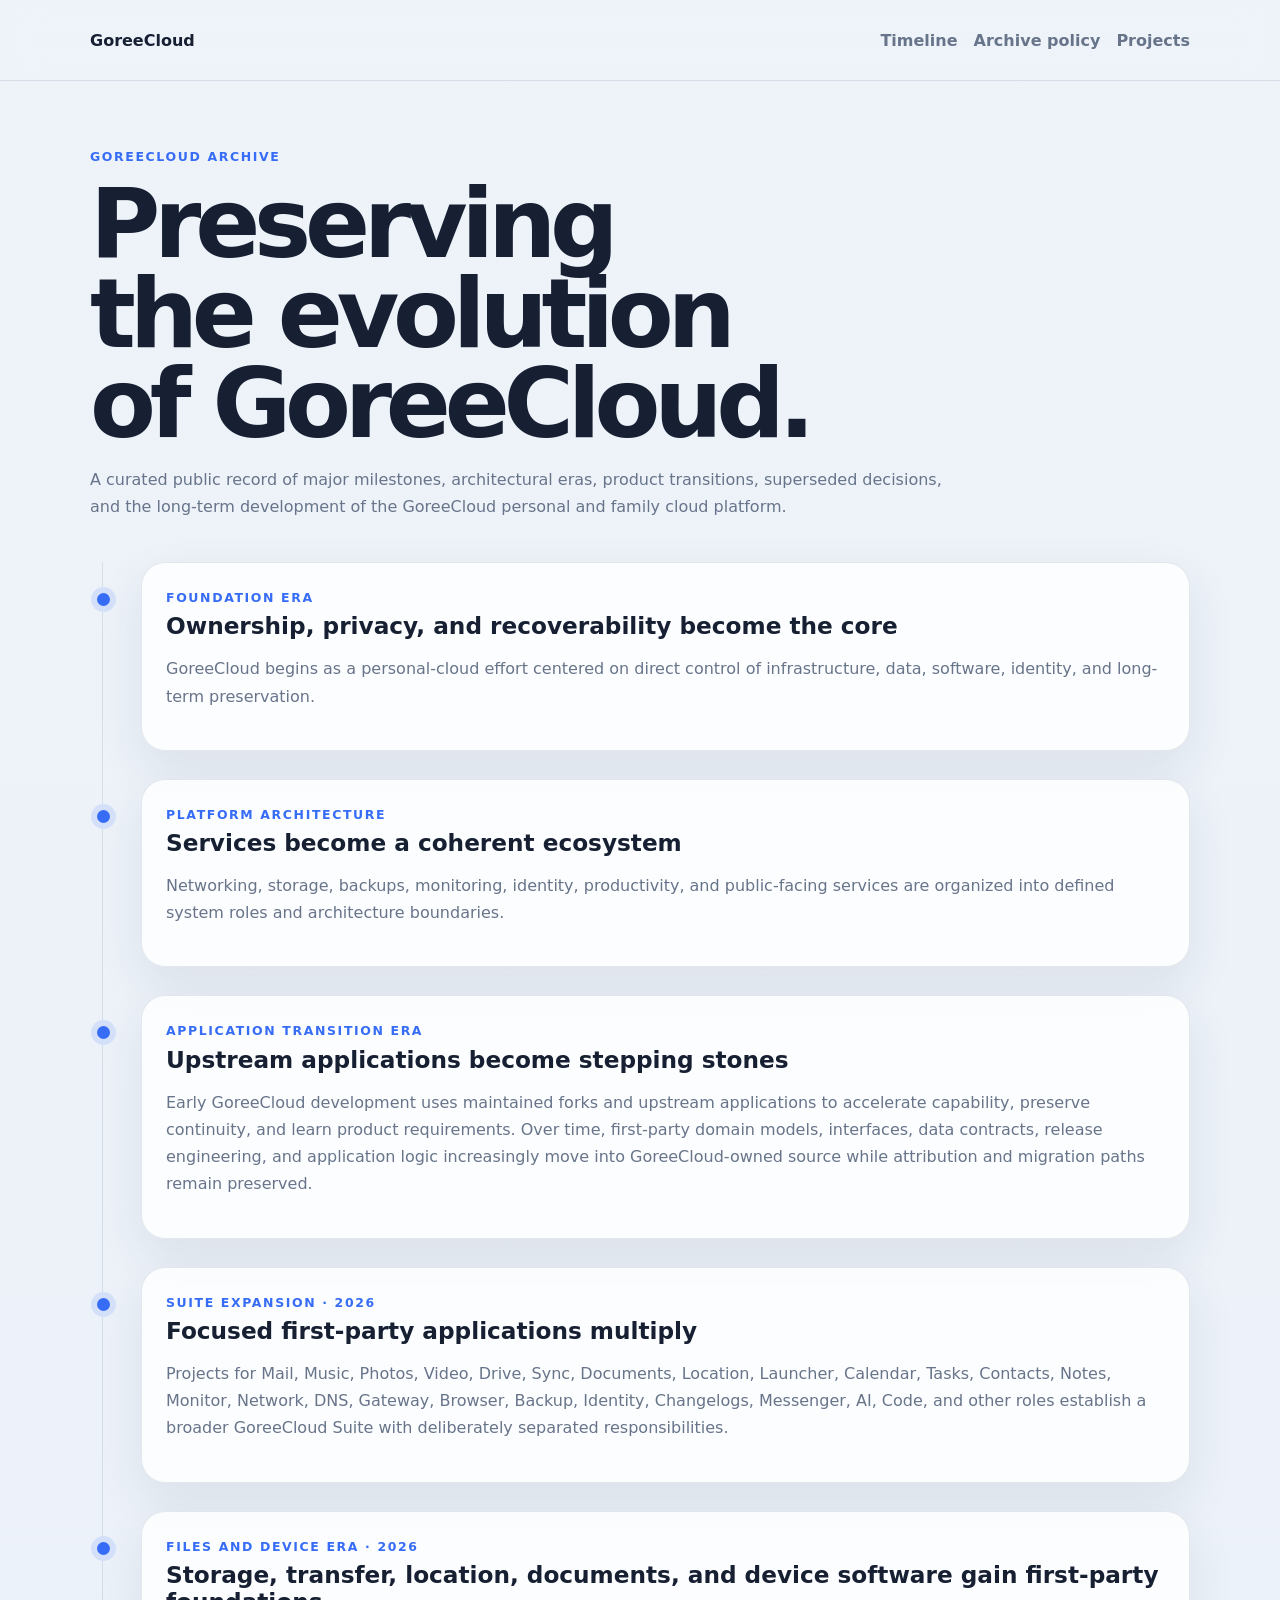
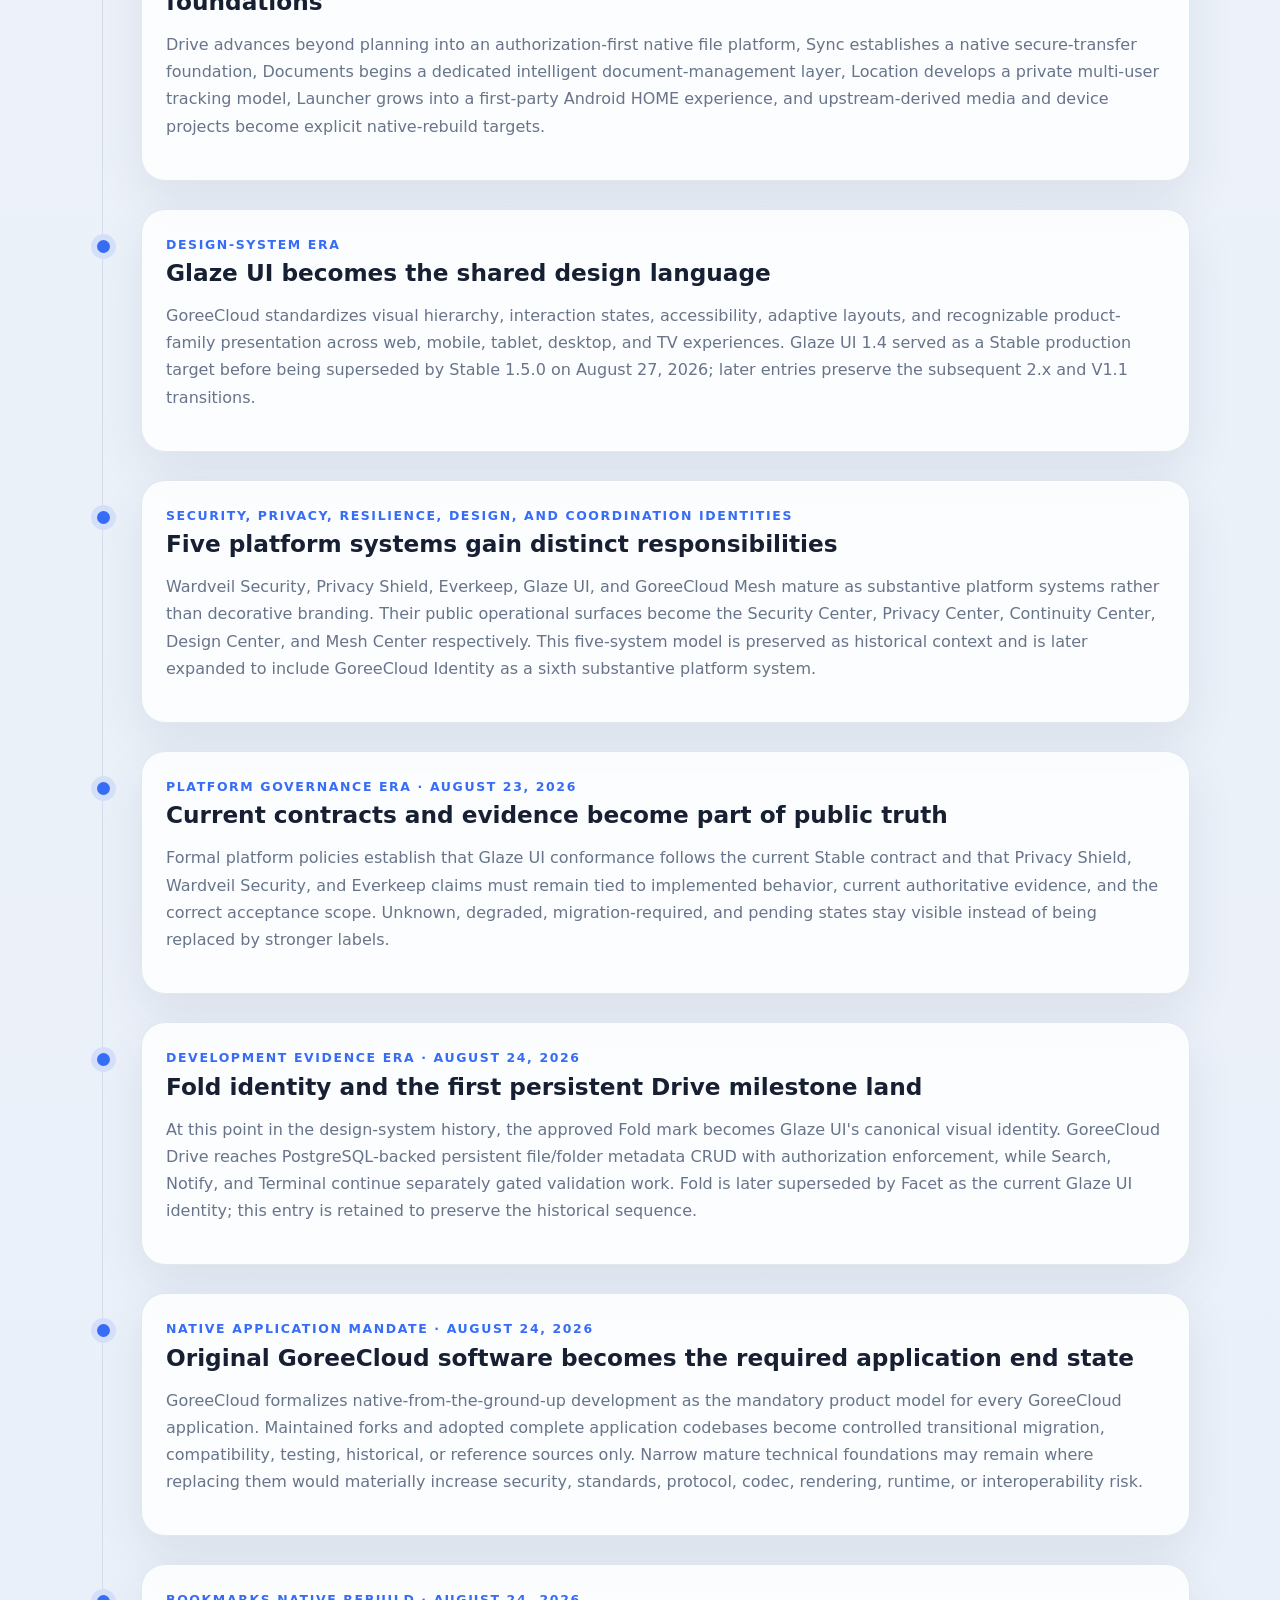
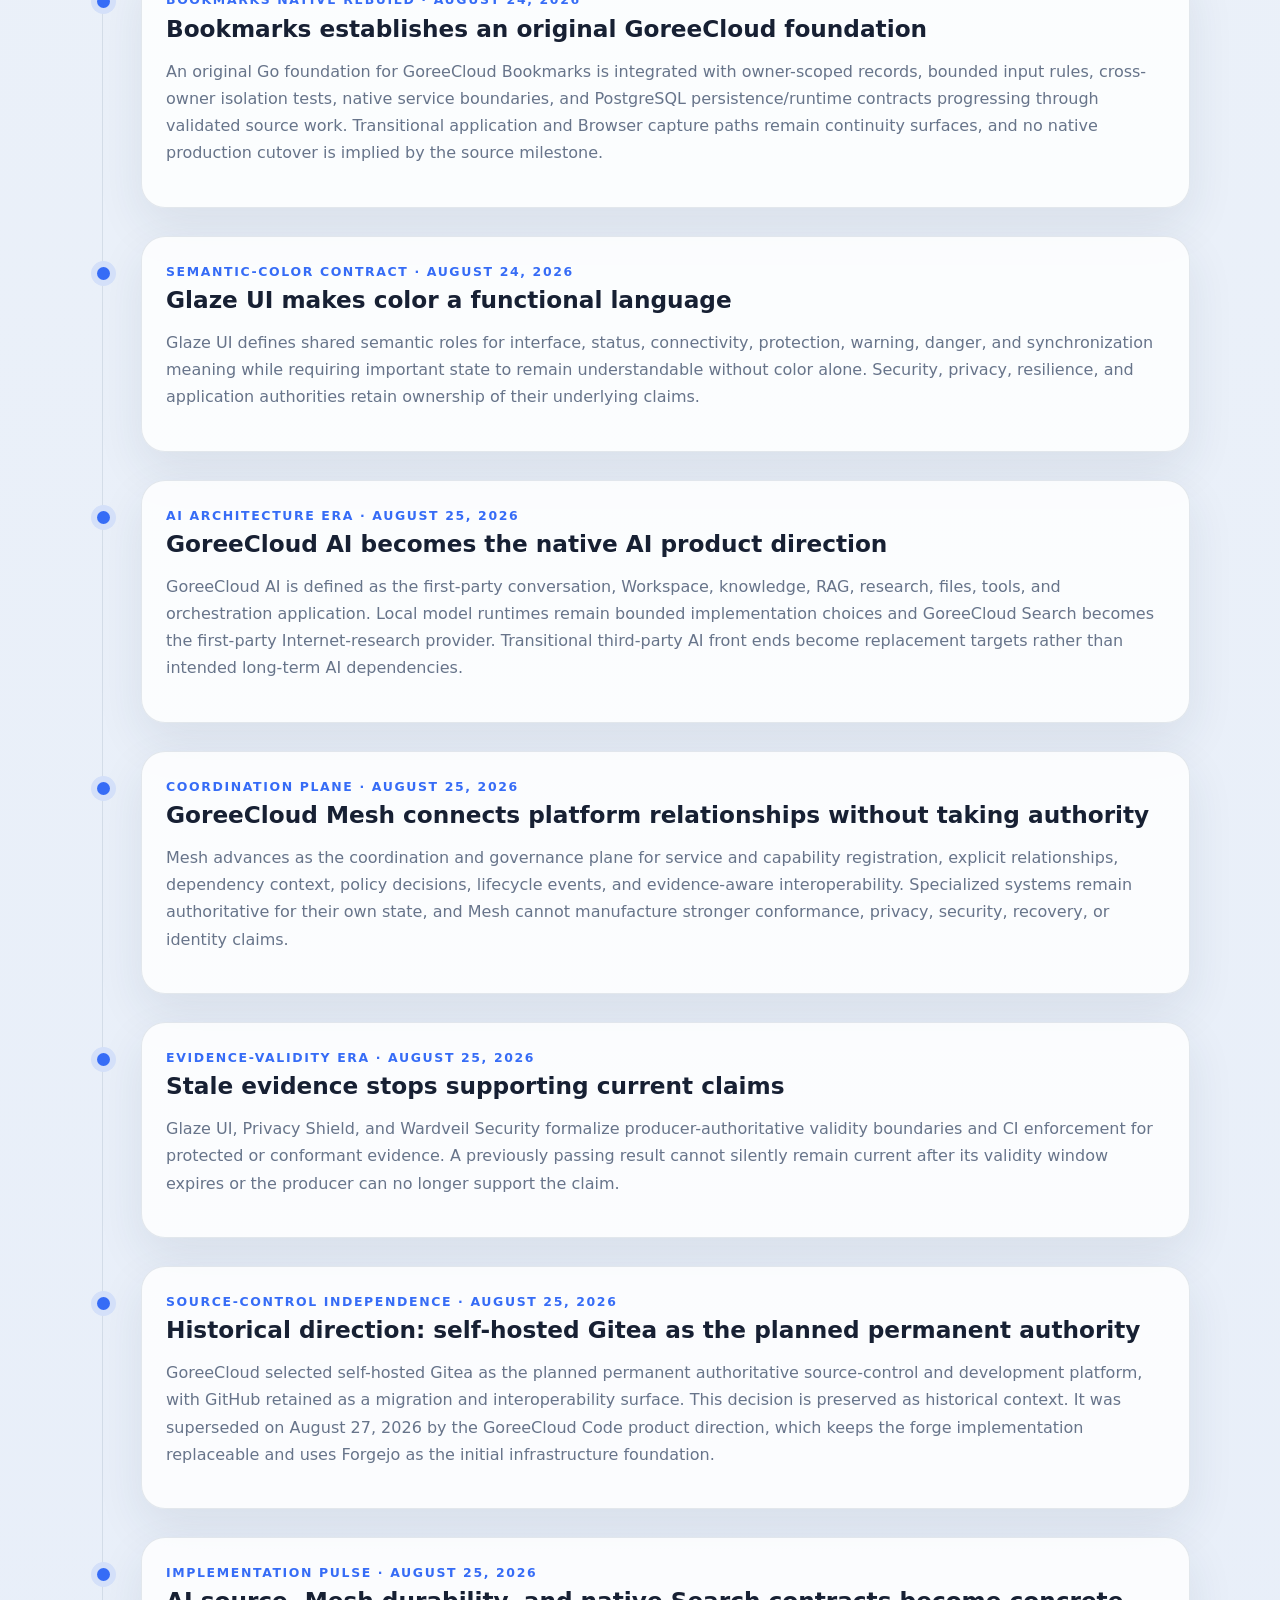
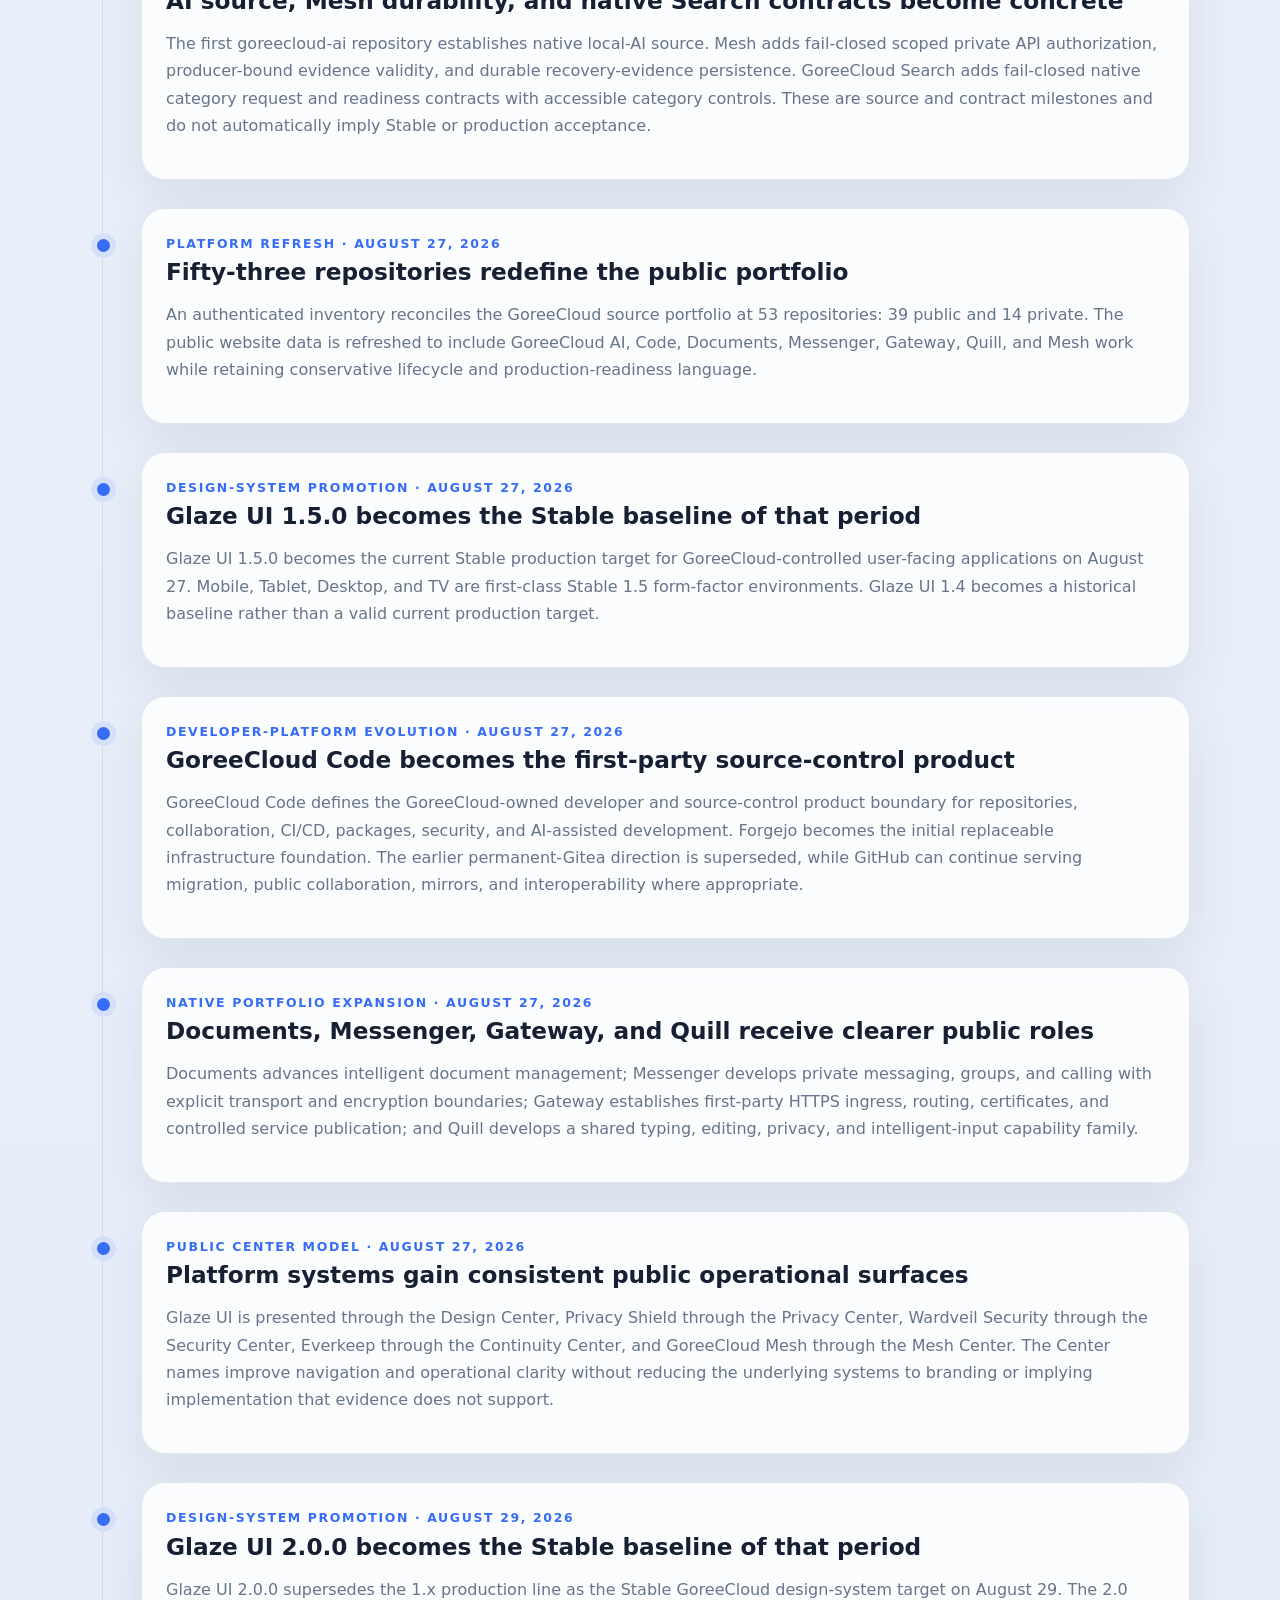
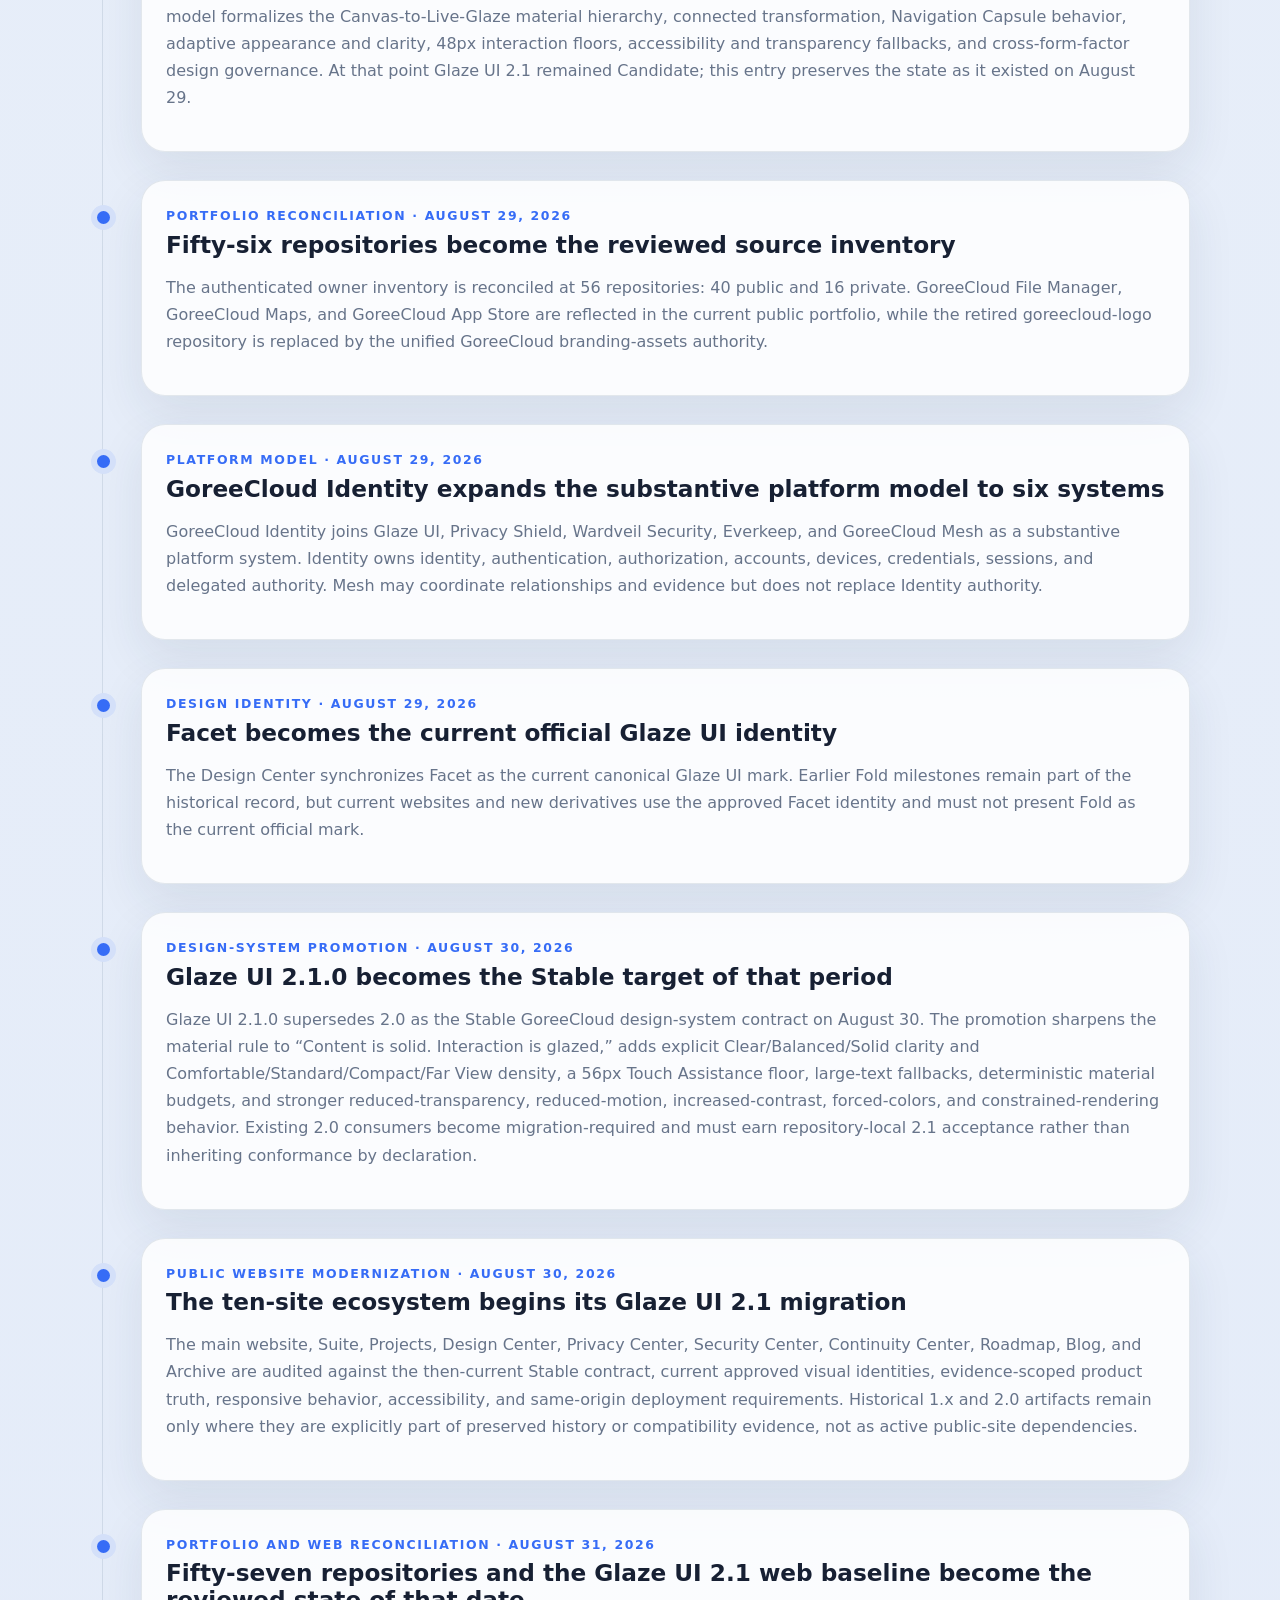
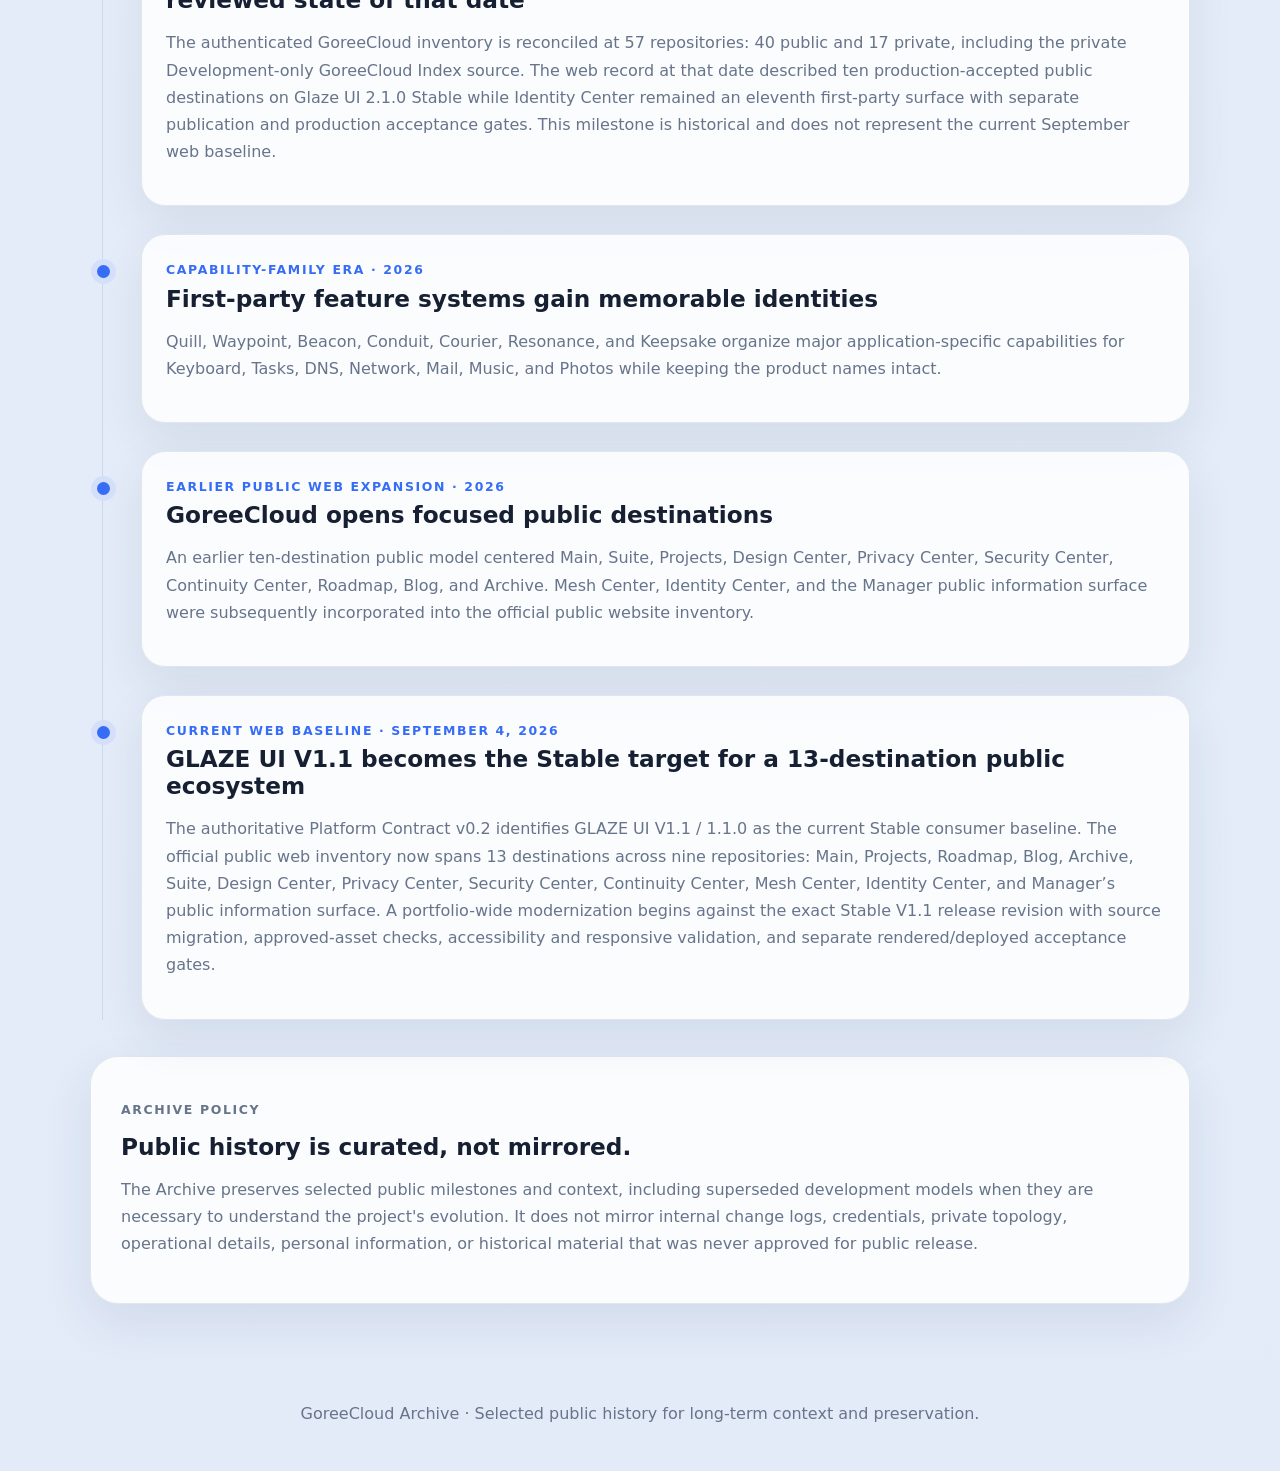
==== commit eb79cbbf: "feat(archive): adopt Glaze UI V1.1 and preserve current web milestone" ====
--- a/sites/archive/index.html
+++ b/sites/archive/index.html
@@ -1,10 +1,10 @@
-<!doctype html><html lang="en"><head><meta charset="utf-8"><meta name="viewport" content="width=device-width,initial-scale=1,viewport-fit=cover"><meta name="color-scheme" content="light dark"><title>GoreeCloud Archive</title><meta name="description" content="Selected public milestones and the historical evolution of GoreeCloud, including native applications, GoreeCloud AI, Code, Mesh, Identity, platform Centers, Glaze UI, and source-control transitions."><link rel="stylesheet" href="./style.css"><meta name="goreecloud-glaze-ui" content="2.2.0"><link rel="stylesheet" href="/glaze-ui-2.2.0.css" data-glaze-ui="2.2.0"></head><body class="glaze-canvas"><header class="top glaze-material-soft"><a class="brand" href="https://www.goreecloud.com">GoreeCloud</a><nav class="glaze-navigation-capsule" aria-label="Primary"><a href="#timeline">Timeline</a><a href="#principles">Archive policy</a><a href="https://projects.goreecloud.com">Projects</a></nav></header><main><section class="hero"><p class="eyebrow">GoreeCloud Archive</p><h1>Preserving the evolution of GoreeCloud.</h1><p>A curated public record of major milestones, architectural eras, product transitions, superseded decisions, and the long-term development of the GoreeCloud personal and family cloud platform.</p></section><section id="timeline" class="timeline">
+<!doctype html><html lang="en" data-glaze-version="1.1"><head><meta charset="utf-8"><meta name="viewport" content="width=device-width,initial-scale=1,viewport-fit=cover"><meta name="color-scheme" content="light dark"><title>GoreeCloud Archive</title><meta name="description" content="Selected public milestones and the historical evolution of GoreeCloud, including native applications, GoreeCloud AI, Code, Mesh, Identity, platform Centers, Glaze UI, and source-control transitions."><link rel="stylesheet" href="./style.css"><meta name="goreecloud-glaze-ui" content="1.1.0"><link rel="stylesheet" href="/glaze-v1.1.0.css" data-glaze-ui="1.1.0"></head><body class="glaze-canvas glz11-atmosphere"><header class="top glaze-material-soft glz11-glaze"><a class="brand" href="https://www.goreecloud.com">GoreeCloud</a><nav class="glaze-navigation-capsule glz11-nav" aria-label="Primary"><a href="#timeline">Timeline</a><a href="#principles">Archive policy</a><a href="https://projects.goreecloud.com">Projects</a></nav></header><main><section class="hero"><p class="eyebrow">GoreeCloud Archive</p><h1>Preserving the evolution of GoreeCloud.</h1><p>A curated public record of major milestones, architectural eras, product transitions, superseded decisions, and the long-term development of the GoreeCloud personal and family cloud platform.</p></section><section id="timeline" class="timeline">
 <article><time>Foundation era</time><h2>Ownership, privacy, and recoverability become the core</h2><p>GoreeCloud begins as a personal-cloud effort centered on direct control of infrastructure, data, software, identity, and long-term preservation.</p></article>
 <article><time>Platform architecture</time><h2>Services become a coherent ecosystem</h2><p>Networking, storage, backups, monitoring, identity, productivity, and public-facing services are organized into defined system roles and architecture boundaries.</p></article>
 <article><time>Application transition era</time><h2>Upstream applications become stepping stones</h2><p>Early GoreeCloud development uses maintained forks and upstream applications to accelerate capability, preserve continuity, and learn product requirements. Over time, first-party domain models, interfaces, data contracts, release engineering, and application logic increasingly move into GoreeCloud-owned source while attribution and migration paths remain preserved.</p></article>
 <article><time>Suite expansion · 2026</time><h2>Focused first-party applications multiply</h2><p>Projects for Mail, Music, Photos, Video, Drive, Sync, Documents, Location, Launcher, Calendar, Tasks, Contacts, Notes, Monitor, Network, DNS, Gateway, Browser, Backup, Identity, Changelogs, Messenger, AI, Code, and other roles establish a broader GoreeCloud Suite with deliberately separated responsibilities.</p></article>
 <article><time>Files and device era · 2026</time><h2>Storage, transfer, location, documents, and device software gain first-party foundations</h2><p>Drive advances beyond planning into an authorization-first native file platform, Sync establishes a native secure-transfer foundation, Documents begins a dedicated intelligent document-management layer, Location develops a private multi-user tracking model, Launcher grows into a first-party Android HOME experience, and upstream-derived media and device projects become explicit native-rebuild targets.</p></article>
-<article><time>Design-system era</time><h2>Glaze UI becomes the shared design language</h2><p>GoreeCloud standardizes visual hierarchy, interaction states, accessibility, adaptive layouts, and recognizable product-family presentation across web, mobile, tablet, desktop, and TV experiences. Glaze UI 1.4 served as a Stable production target before being superseded by Stable 1.5.0 on August 27, 2026.</p></article>
+<article><time>Design-system era</time><h2>Glaze UI becomes the shared design language</h2><p>GoreeCloud standardizes visual hierarchy, interaction states, accessibility, adaptive layouts, and recognizable product-family presentation across web, mobile, tablet, desktop, and TV experiences. Glaze UI 1.4 served as a Stable production target before being superseded by Stable 1.5.0 on August 27, 2026; later entries preserve the subsequent 2.x and V1.1 transitions.</p></article>
 <article><time>Security, privacy, resilience, design, and coordination identities</time><h2>Five platform systems gain distinct responsibilities</h2><p>Wardveil Security, Privacy Shield, Everkeep, Glaze UI, and GoreeCloud Mesh mature as substantive platform systems rather than decorative branding. Their public operational surfaces become the Security Center, Privacy Center, Continuity Center, Design Center, and Mesh Center respectively. This five-system model is preserved as historical context and is later expanded to include GoreeCloud Identity as a sixth substantive platform system.</p></article>
 <article><time>Platform governance era · August 23, 2026</time><h2>Current contracts and evidence become part of public truth</h2><p>Formal platform policies establish that Glaze UI conformance follows the current Stable contract and that Privacy Shield, Wardveil Security, and Everkeep claims must remain tied to implemented behavior, current authoritative evidence, and the correct acceptance scope. Unknown, degraded, migration-required, and pending states stay visible instead of being replaced by stronger labels.</p></article>
 <article><time>Development evidence era · August 24, 2026</time><h2>Fold identity and the first persistent Drive milestone land</h2><p>At this point in the design-system history, the approved Fold mark becomes Glaze UI's canonical visual identity. GoreeCloud Drive reaches PostgreSQL-backed persistent file/folder metadata CRUD with authorization enforcement, while Search, Notify, and Terminal continue separately gated validation work. Fold is later superseded by Facet as the current Glaze UI identity; this entry is retained to preserve the historical sequence.</p></article>
@@ -17,18 +17,18 @@
 <article><time>Source-control independence · August 25, 2026</time><h2>Historical direction: self-hosted Gitea as the planned permanent authority</h2><p>GoreeCloud selected self-hosted Gitea as the planned permanent authoritative source-control and development platform, with GitHub retained as a migration and interoperability surface. This decision is preserved as historical context. It was superseded on August 27, 2026 by the GoreeCloud Code product direction, which keeps the forge implementation replaceable and uses Forgejo as the initial infrastructure foundation.</p></article>
 <article><time>Implementation pulse · August 25, 2026</time><h2>AI source, Mesh durability, and native Search contracts become concrete</h2><p>The first goreecloud-ai repository establishes native local-AI source. Mesh adds fail-closed scoped private API authorization, producer-bound evidence validity, and durable recovery-evidence persistence. GoreeCloud Search adds fail-closed native category request and readiness contracts with accessible category controls. These are source and contract milestones and do not automatically imply Stable or production acceptance.</p></article>
 <article><time>Platform refresh · August 27, 2026</time><h2>Fifty-three repositories redefine the public portfolio</h2><p>An authenticated inventory reconciles the GoreeCloud source portfolio at 53 repositories: 39 public and 14 private. The public website data is refreshed to include GoreeCloud AI, Code, Documents, Messenger, Gateway, Quill, and Mesh work while retaining conservative lifecycle and production-readiness language.</p></article>
-<article><time>Design-system promotion · August 27, 2026</time><h2>Glaze UI 1.5.0 becomes the current Stable baseline</h2><p>Glaze UI 1.5.0 becomes the current Stable production target for GoreeCloud-controlled user-facing applications. Mobile, Tablet, Desktop, and TV are first-class Stable 1.5 form-factor environments. Glaze UI 1.4 becomes a historical baseline rather than a valid current production target.</p></article>
+<article><time>Design-system promotion · August 27, 2026</time><h2>Glaze UI 1.5.0 becomes the Stable baseline of that period</h2><p>Glaze UI 1.5.0 becomes the current Stable production target for GoreeCloud-controlled user-facing applications on August 27. Mobile, Tablet, Desktop, and TV are first-class Stable 1.5 form-factor environments. Glaze UI 1.4 becomes a historical baseline rather than a valid current production target.</p></article>
 <article><time>Developer-platform evolution · August 27, 2026</time><h2>GoreeCloud Code becomes the first-party source-control product</h2><p>GoreeCloud Code defines the GoreeCloud-owned developer and source-control product boundary for repositories, collaboration, CI/CD, packages, security, and AI-assisted development. Forgejo becomes the initial replaceable infrastructure foundation. The earlier permanent-Gitea direction is superseded, while GitHub can continue serving migration, public collaboration, mirrors, and interoperability where appropriate.</p></article>
 <article><time>Native portfolio expansion · August 27, 2026</time><h2>Documents, Messenger, Gateway, and Quill receive clearer public roles</h2><p>Documents advances intelligent document management; Messenger develops private messaging, groups, and calling with explicit transport and encryption boundaries; Gateway establishes first-party HTTPS ingress, routing, certificates, and controlled service publication; and Quill develops a shared typing, editing, privacy, and intelligent-input capability family.</p></article>
 <article><time>Public Center model · August 27, 2026</time><h2>Platform systems gain consistent public operational surfaces</h2><p>Glaze UI is presented through the Design Center, Privacy Shield through the Privacy Center, Wardveil Security through the Security Center, Everkeep through the Continuity Center, and GoreeCloud Mesh through the Mesh Center. The Center names improve navigation and operational clarity without reducing the underlying systems to branding or implying implementation that evidence does not support.</p></article>
-<article><time>Design-system promotion · August 29, 2026</time><h2>Glaze UI 2.0.0 becomes the Stable baseline</h2><p>Glaze UI 2.0.0 supersedes the 1.x production line as the Stable GoreeCloud design-system target on August 29. The 2.0 model formalizes the Canvas-to-Live-Glaze material hierarchy, connected transformation, Navigation Capsule behavior, adaptive appearance and clarity, 48px interaction floors, accessibility and transparency fallbacks, and cross-form-factor design governance. At that point Glaze UI 2.1 remained Candidate; this entry preserves the state as it existed on August 29.</p></article>
+<article><time>Design-system promotion · August 29, 2026</time><h2>Glaze UI 2.0.0 becomes the Stable baseline of that period</h2><p>Glaze UI 2.0.0 supersedes the 1.x production line as the Stable GoreeCloud design-system target on August 29. The 2.0 model formalizes the Canvas-to-Live-Glaze material hierarchy, connected transformation, Navigation Capsule behavior, adaptive appearance and clarity, 48px interaction floors, accessibility and transparency fallbacks, and cross-form-factor design governance. At that point Glaze UI 2.1 remained Candidate; this entry preserves the state as it existed on August 29.</p></article>
 <article><time>Portfolio reconciliation · August 29, 2026</time><h2>Fifty-six repositories become the reviewed source inventory</h2><p>The authenticated owner inventory is reconciled at 56 repositories: 40 public and 16 private. GoreeCloud File Manager, GoreeCloud Maps, and GoreeCloud App Store are reflected in the current public portfolio, while the retired goreecloud-logo repository is replaced by the unified GoreeCloud branding-assets authority.</p></article>
 <article><time>Platform model · August 29, 2026</time><h2>GoreeCloud Identity expands the substantive platform model to six systems</h2><p>GoreeCloud Identity joins Glaze UI, Privacy Shield, Wardveil Security, Everkeep, and GoreeCloud Mesh as a substantive platform system. Identity owns identity, authentication, authorization, accounts, devices, credentials, sessions, and delegated authority. Mesh may coordinate relationships and evidence but does not replace Identity authority.</p></article>
 <article><time>Design identity · August 29, 2026</time><h2>Facet becomes the current official Glaze UI identity</h2><p>The Design Center synchronizes Facet as the current canonical Glaze UI mark. Earlier Fold milestones remain part of the historical record, but current websites and new derivatives use the approved Facet identity and must not present Fold as the current official mark.</p></article>
-<article><time>Design-system promotion · August 30, 2026</time><h2>Glaze UI 2.1.0 becomes the current Stable production target</h2><p>Glaze UI 2.1.0 supersedes 2.0 as the current Stable GoreeCloud design-system contract. The promotion sharpens the material rule to “Content is solid. Interaction is glazed,” adds explicit Clear/Balanced/Solid clarity and Comfortable/Standard/Compact/Far View density, a 56px Touch Assistance floor, large-text fallbacks, deterministic material budgets, and stronger reduced-transparency, reduced-motion, increased-contrast, forced-colors, and constrained-rendering behavior. Existing 2.0 consumers become migration-required and must earn repository-local 2.1 acceptance rather than inheriting conformance by declaration.</p></article>
-<article><time>Public website modernization · August 30, 2026</time><h2>The ten-site ecosystem begins its Glaze UI 2.1 migration</h2><p>The main website, Suite, Projects, Design Center, Privacy Center, Security Center, Continuity Center, Roadmap, Blog, and Archive are audited against the new Stable contract, current approved visual identities, evidence-scoped product truth, responsive behavior, accessibility, and same-origin deployment requirements. Historical 1.x and 2.0 artifacts remain only where they are explicitly part of preserved history or compatibility evidence, not as active public-site dependencies.</p></article>
-<article><time>Portfolio and web reconciliation · August 31, 2026</time><h2>Fifty-seven repositories and the Glaze UI 2.1 web baseline become the reviewed state</h2><p>The authenticated GoreeCloud inventory is reconciled at 57 repositories: 40 public and 17 private, including the private Development-only GoreeCloud Index source. The official web model records ten production-accepted public destinations on Glaze UI 2.1.0 Stable, while Identity Center remains an eleventh official first-party surface whose public-domain publication and exact production acceptance are separately gated. This milestone is retained as a dated record and does not claim that 2.1 remains the current design-system target.</p></article>
-<article><time>Platform conformance foundation · September 2, 2026</time><h2>Repository declarations, fail-closed evidence, seven Platform Systems, and Glaze UI 2.2 become the current direction</h2><p>GoreeCloud begins implementing a standard `goreecloud.platform.yaml` contract, computed fail-closed conformance results, authority-preserving Mesh aggregation, and Manager platform visibility. The authoritative lifecycle vocabulary moves to Concept, Experimental, Development, Release Candidate, Stable, Deprecated, and Retired. GoreeCloud Manager joins Privacy Shield, Wardveil Security, Everkeep, Glaze UI, GoreeCloud Mesh, and GoreeCloud Identity in the seven Integral Platform Systems. Glaze UI 2.2.0 becomes the current Stable design-system target; 2.1 remains a historical rollback baseline and downstream applications must earn new acceptance evidence.</p></article>
+<article><time>Design-system promotion · August 30, 2026</time><h2>Glaze UI 2.1.0 becomes the Stable target of that period</h2><p>Glaze UI 2.1.0 supersedes 2.0 as the Stable GoreeCloud design-system contract on August 30. The promotion sharpens the material rule to “Content is solid. Interaction is glazed,” adds explicit Clear/Balanced/Solid clarity and Comfortable/Standard/Compact/Far View density, a 56px Touch Assistance floor, large-text fallbacks, deterministic material budgets, and stronger reduced-transparency, reduced-motion, increased-contrast, forced-colors, and constrained-rendering behavior. Existing 2.0 consumers become migration-required and must earn repository-local 2.1 acceptance rather than inheriting conformance by declaration.</p></article>
+<article><time>Public website modernization · August 30, 2026</time><h2>The ten-site ecosystem begins its Glaze UI 2.1 migration</h2><p>The main website, Suite, Projects, Design Center, Privacy Center, Security Center, Continuity Center, Roadmap, Blog, and Archive are audited against the then-current Stable contract, current approved visual identities, evidence-scoped product truth, responsive behavior, accessibility, and same-origin deployment requirements. Historical 1.x and 2.0 artifacts remain only where they are explicitly part of preserved history or compatibility evidence, not as active public-site dependencies.</p></article>
+<article><time>Portfolio and web reconciliation · August 31, 2026</time><h2>Fifty-seven repositories and the Glaze UI 2.1 web baseline become the reviewed state of that date</h2><p>The authenticated GoreeCloud inventory is reconciled at 57 repositories: 40 public and 17 private, including the private Development-only GoreeCloud Index source. The web record at that date described ten production-accepted public destinations on Glaze UI 2.1.0 Stable while Identity Center remained an eleventh first-party surface with separate publication and production acceptance gates. This milestone is historical and does not represent the current September web baseline.</p></article>
 <article><time>Capability-family era · 2026</time><h2>First-party feature systems gain memorable identities</h2><p>Quill, Waypoint, Beacon, Conduit, Courier, Resonance, and Keepsake organize major application-specific capabilities for Keyboard, Tasks, DNS, Network, Mail, Music, and Photos while keeping the product names intact.</p></article>
-<article><time>Public web expansion · 2026</time><h2>GoreeCloud opens ten focused public destinations</h2><p>The main website, Suite, Projects, Design Center, Privacy Center, Security Center, Continuity Center, Roadmap, Blog, and Archive form a coordinated public web ecosystem without exposing private operational records. Mesh Center and Identity Center remain substantive platform-system concepts even where no separate official production domain has yet been established.</p></article>
+<article><time>Earlier public web expansion · 2026</time><h2>GoreeCloud opens focused public destinations</h2><p>An earlier ten-destination public model centered Main, Suite, Projects, Design Center, Privacy Center, Security Center, Continuity Center, Roadmap, Blog, and Archive. Mesh Center, Identity Center, and the Manager public information surface were subsequently incorporated into the official public website inventory.</p></article>
+<article><time>Current web baseline · September 4, 2026</time><h2>GLAZE UI V1.1 becomes the Stable target for a 13-destination public ecosystem</h2><p>The authoritative Platform Contract v0.2 identifies GLAZE UI V1.1 / 1.1.0 as the current Stable consumer baseline. The official public web inventory now spans 13 destinations across nine repositories: Main, Projects, Roadmap, Blog, Archive, Suite, Design Center, Privacy Center, Security Center, Continuity Center, Mesh Center, Identity Center, and Manager’s public information surface. A portfolio-wide modernization begins against the exact Stable V1.1 release revision with source migration, approved-asset checks, accessibility and responsive validation, and separate rendered/deployed acceptance gates.</p></article>
 </section><section id="principles" class="policy"><p class="eyebrow">Archive policy</p><h2>Public history is curated, not mirrored.</h2><p>The Archive preserves selected public milestones and context, including superseded development models when they are necessary to understand the project's evolution. It does not mirror internal change logs, credentials, private topology, operational details, personal information, or historical material that was never approved for public release.</p></section></main><footer>GoreeCloud Archive · Selected public history for long-term context and preservation.</footer></body></html>
